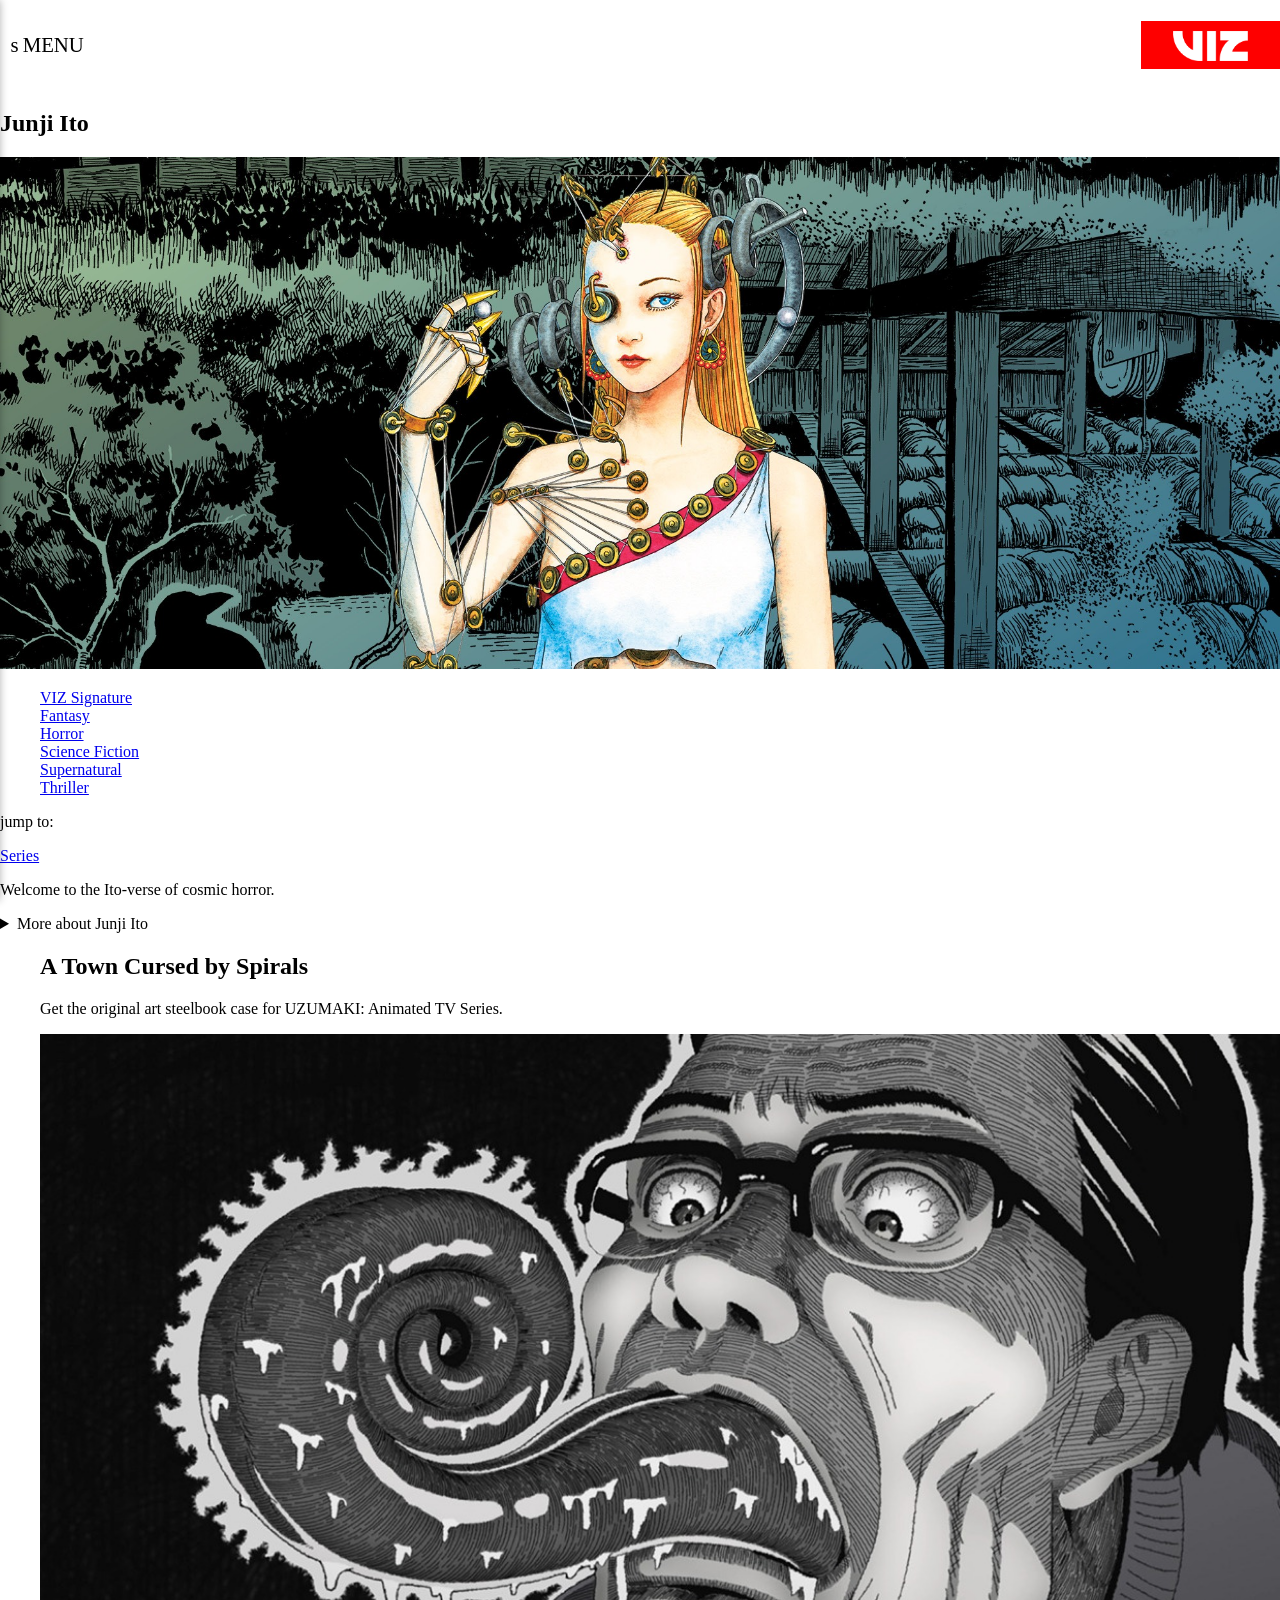
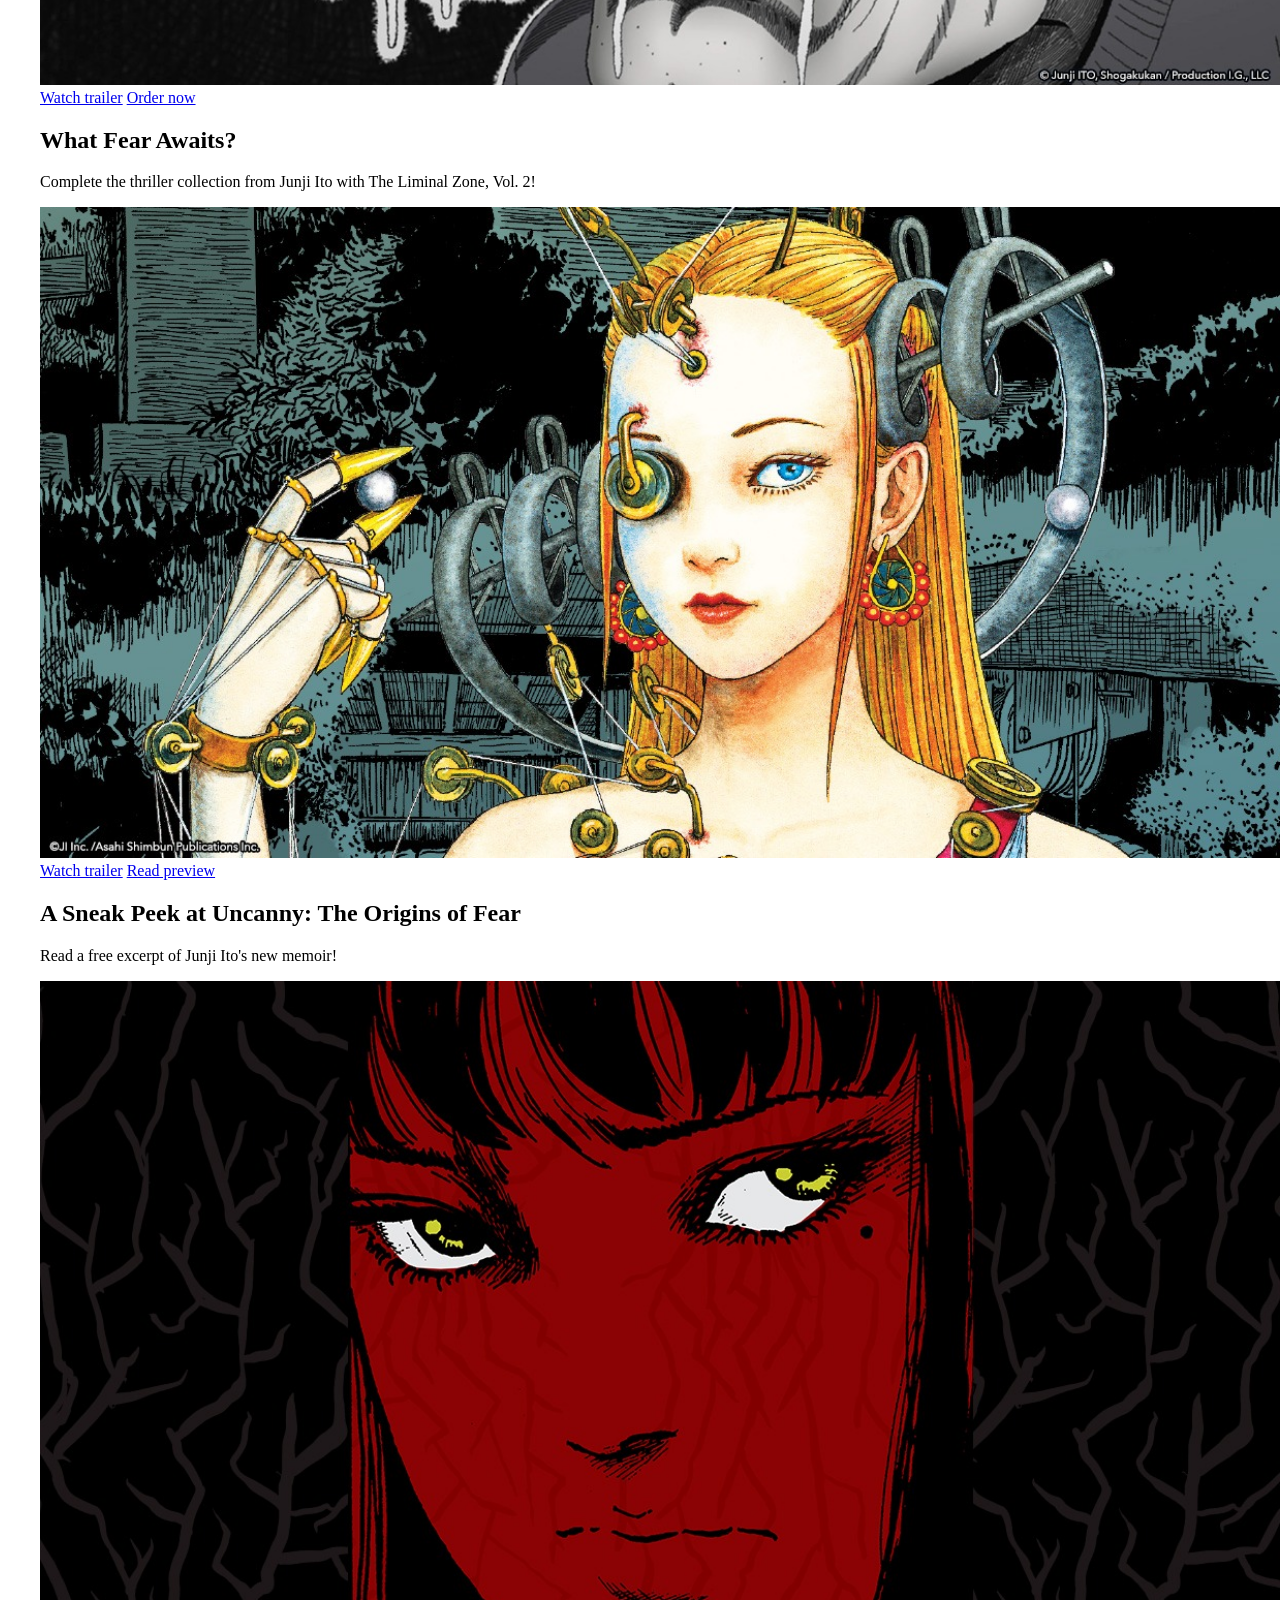
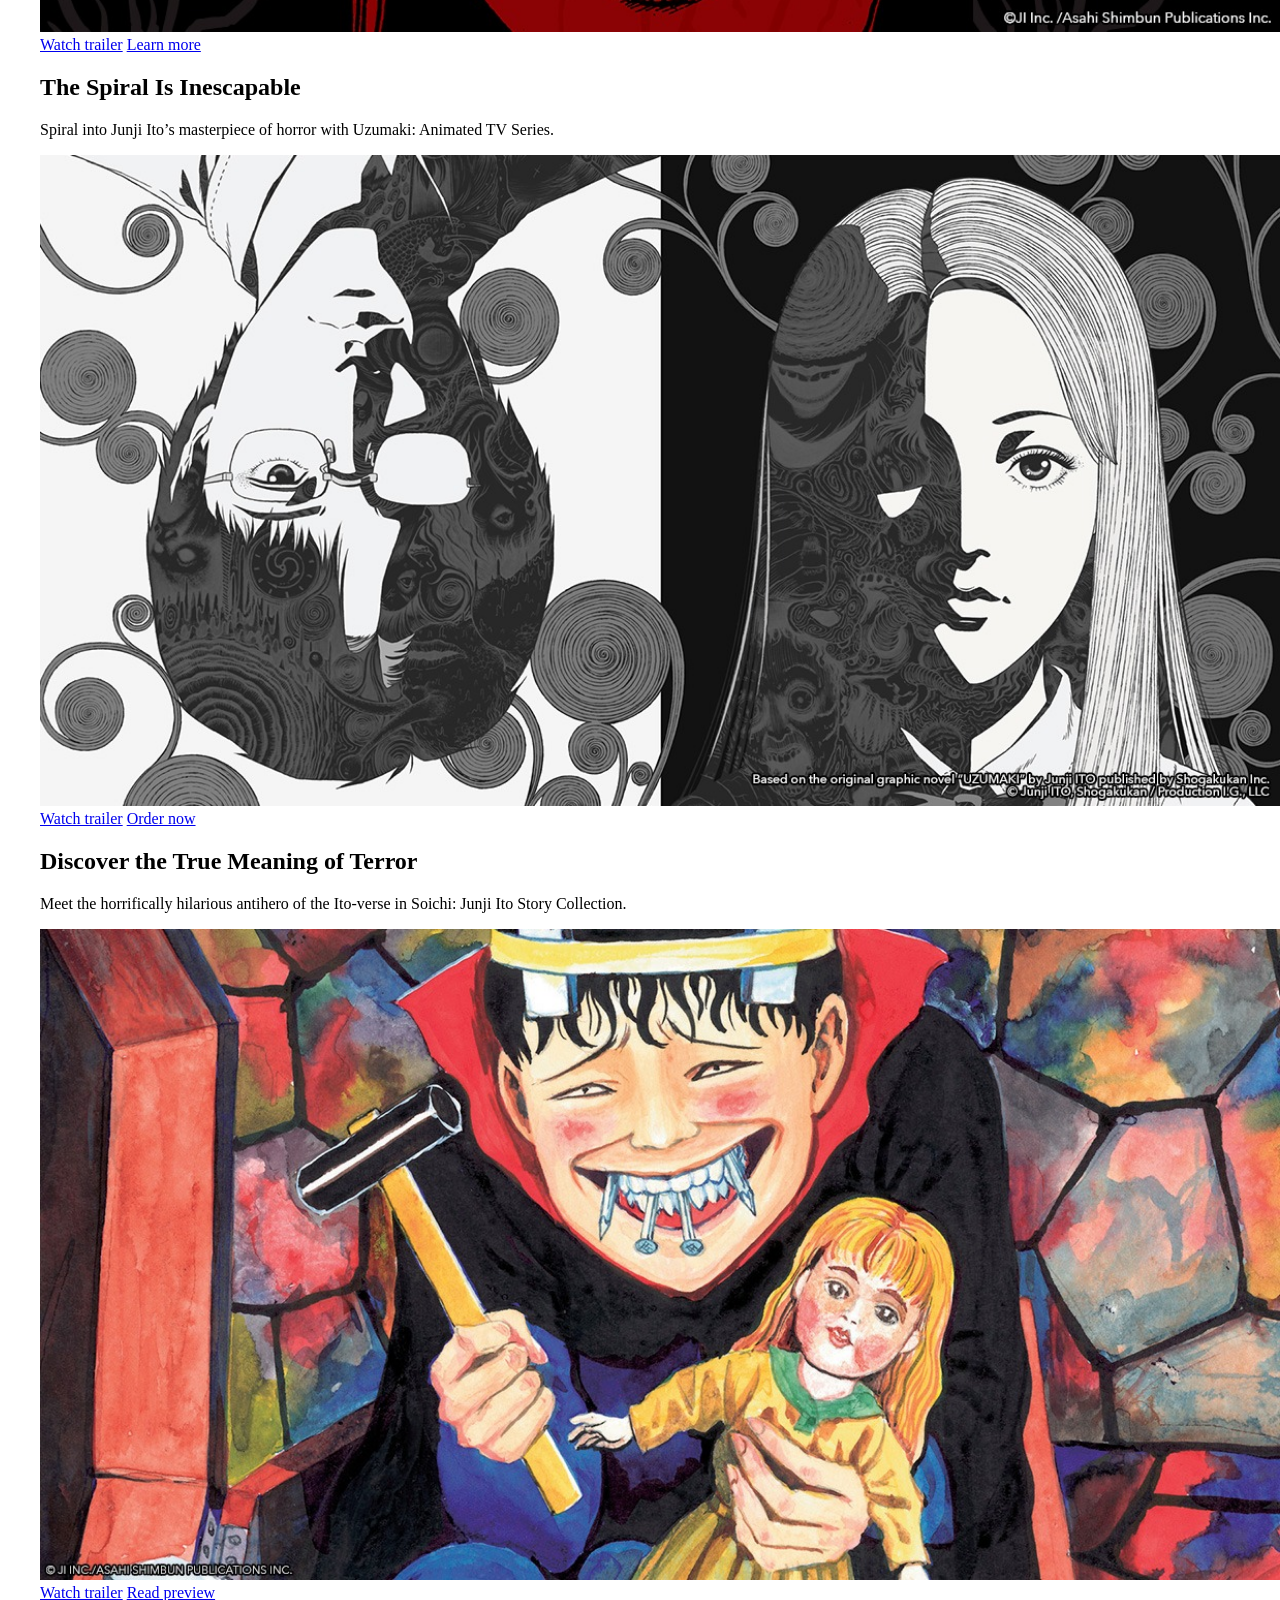
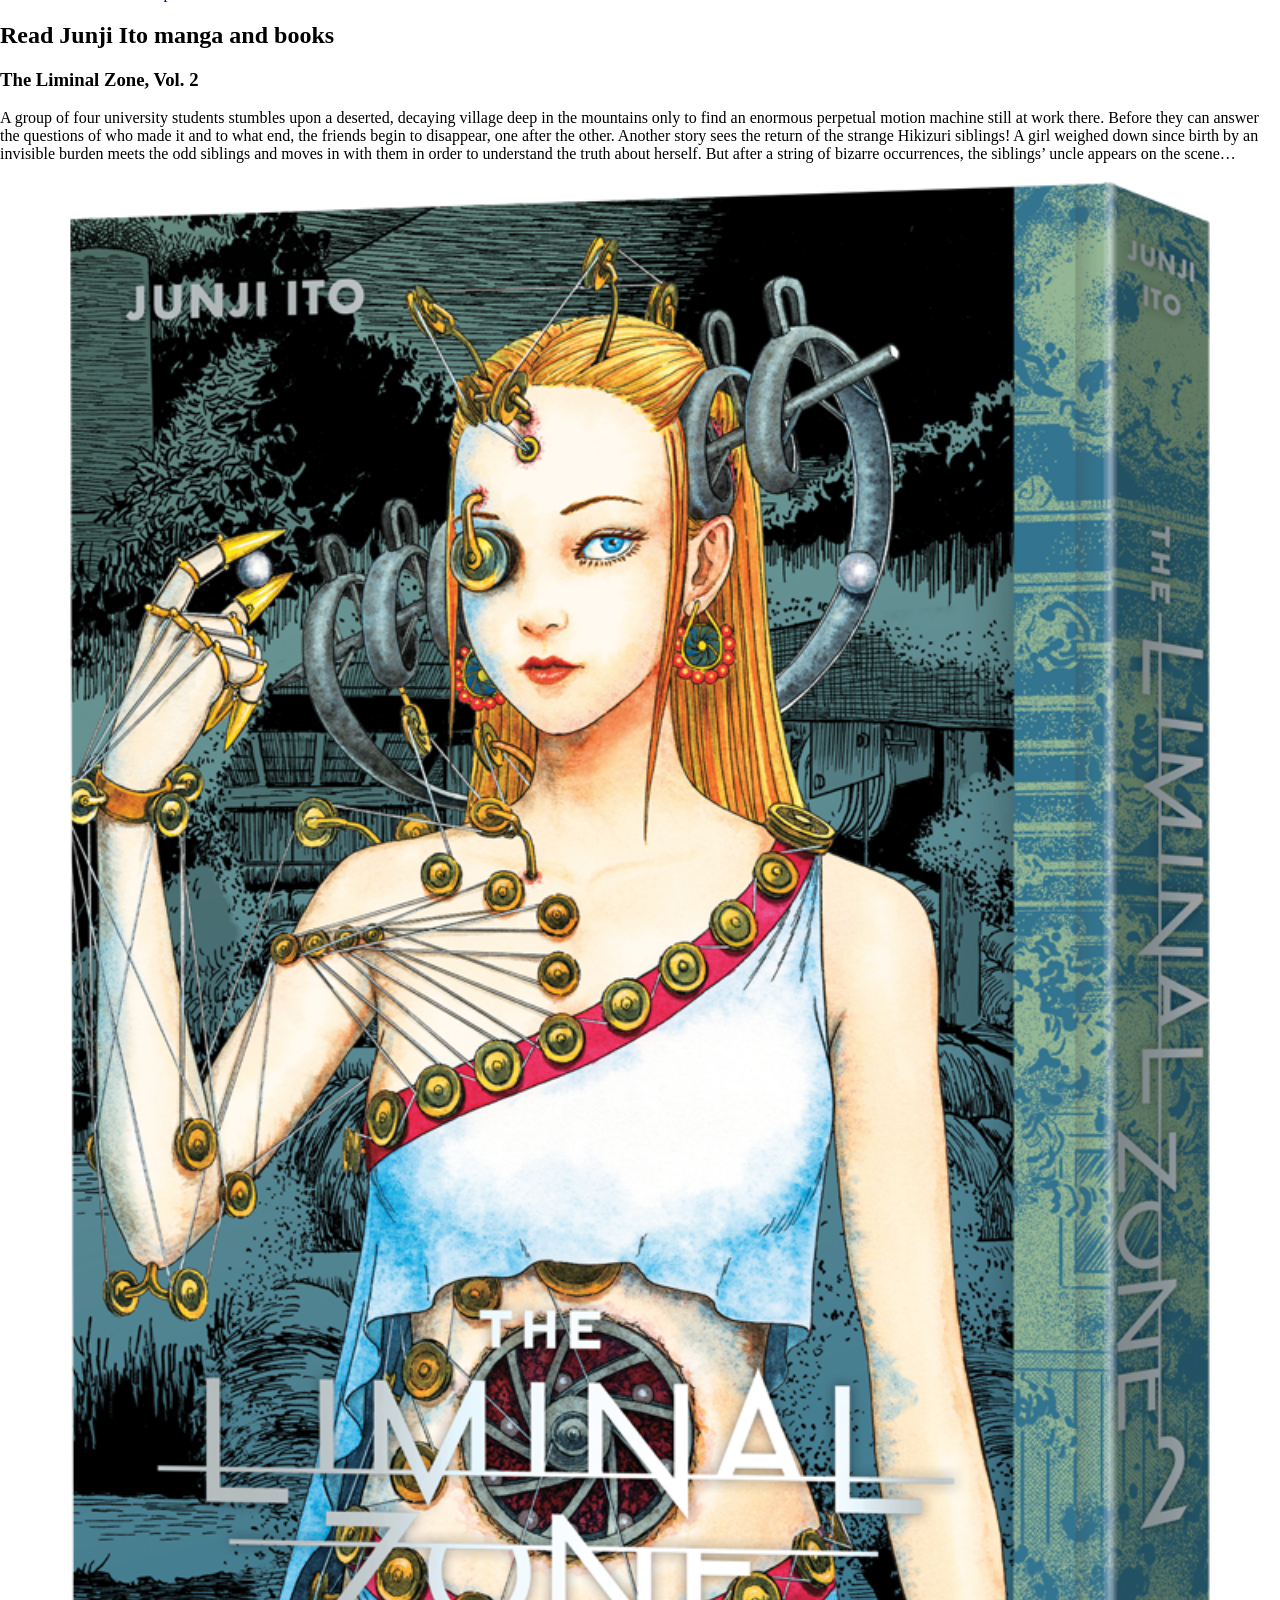
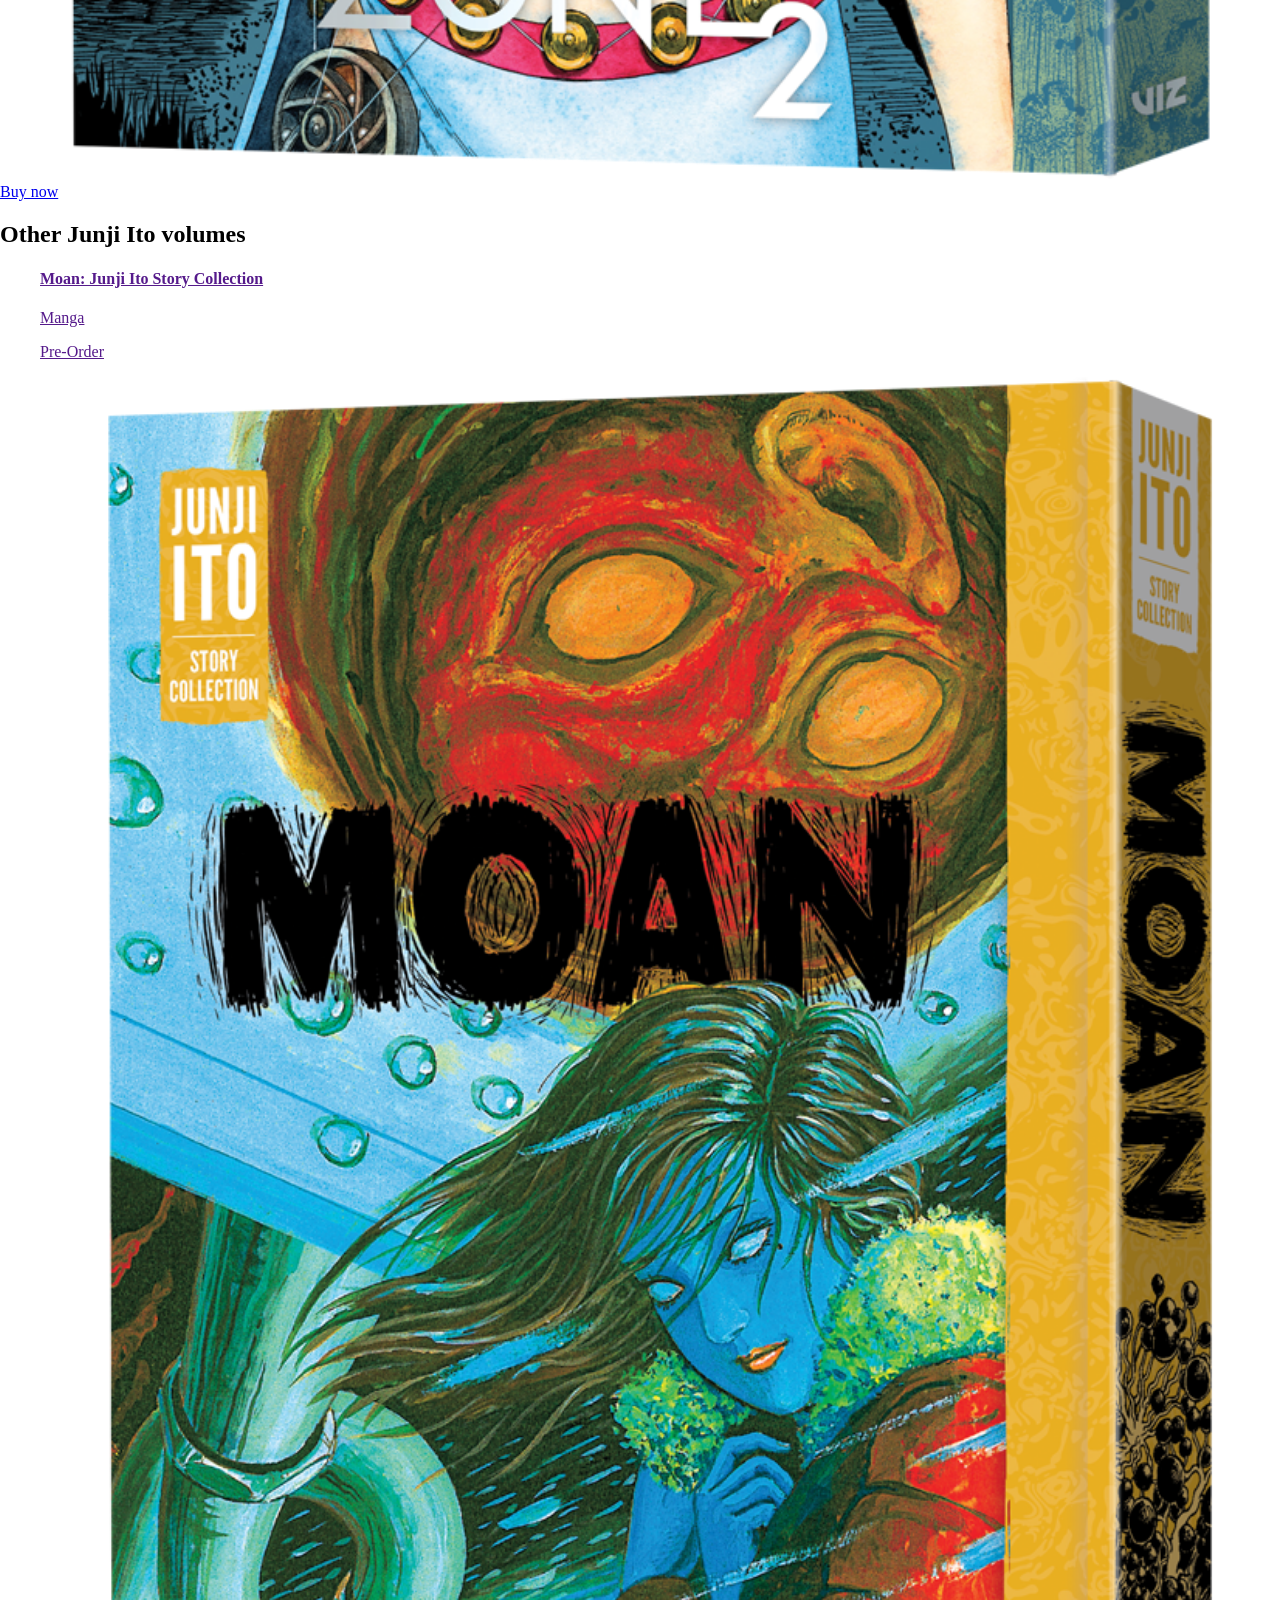
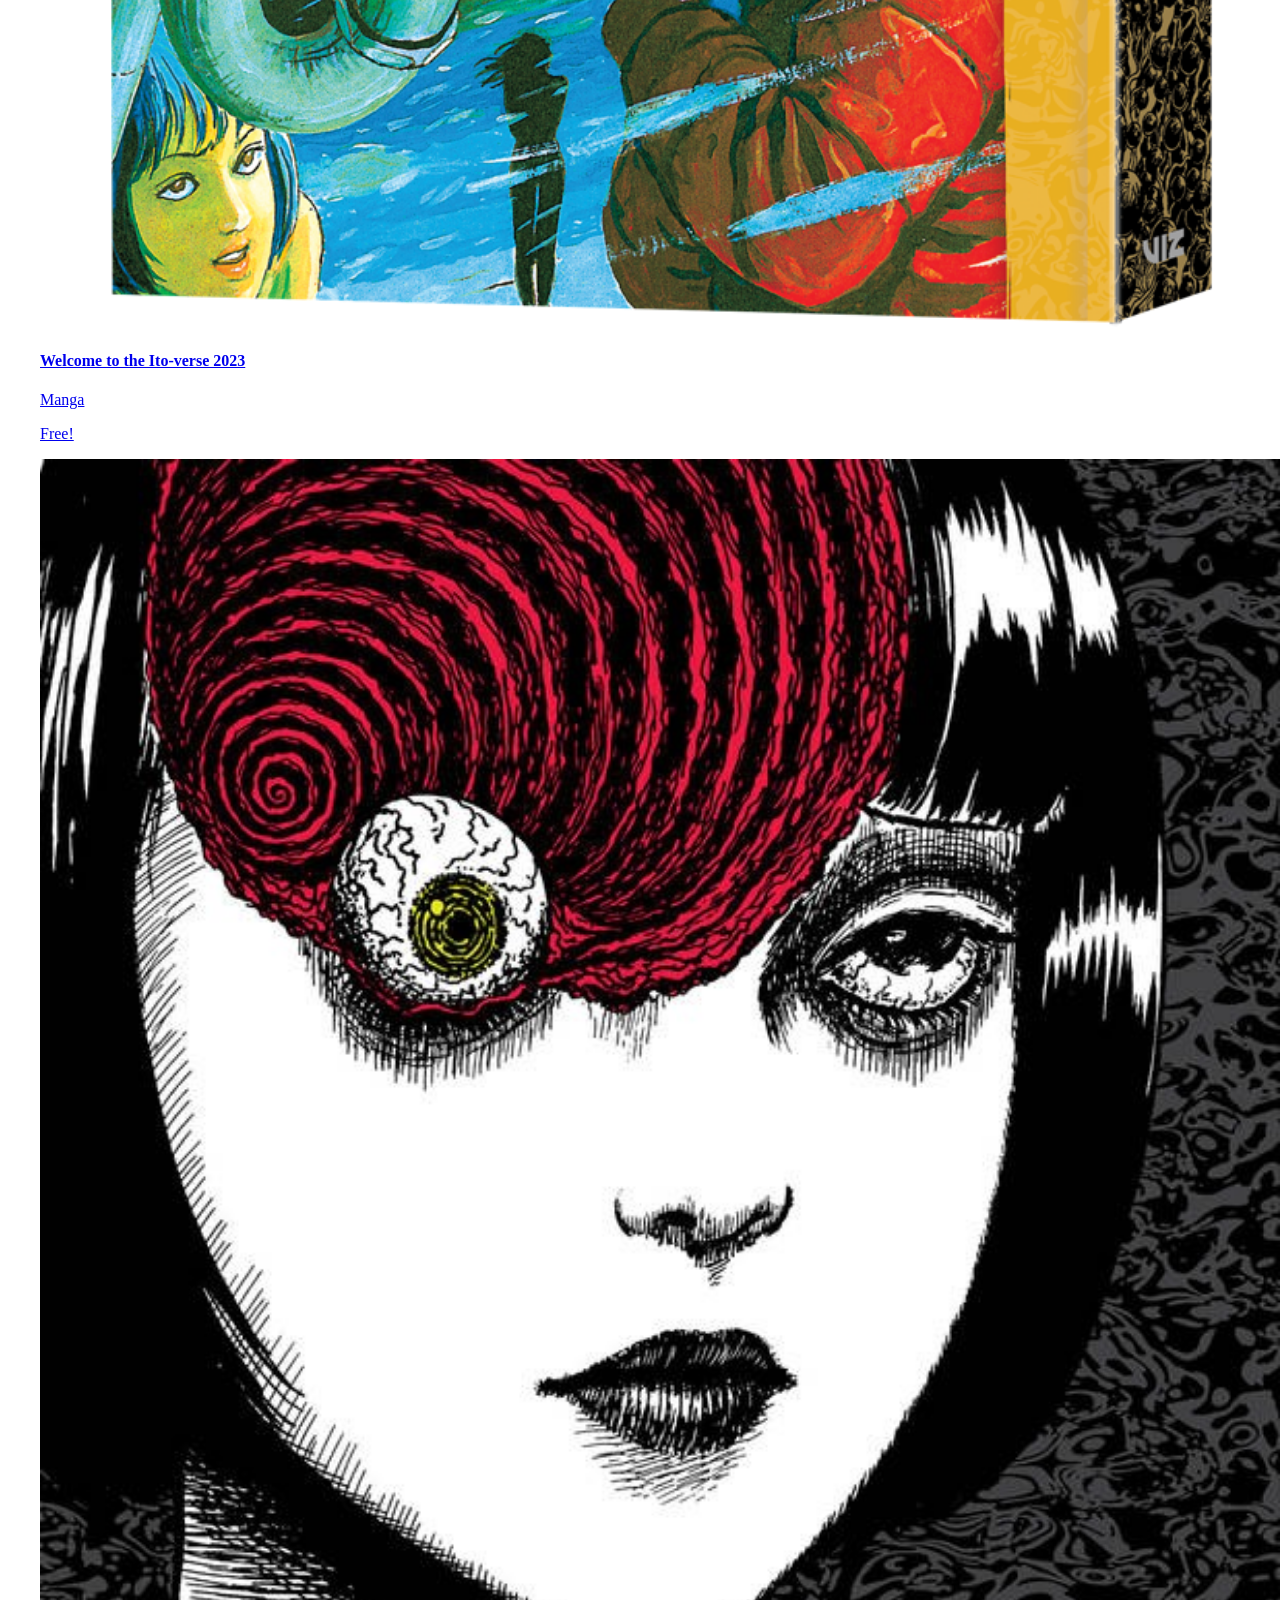
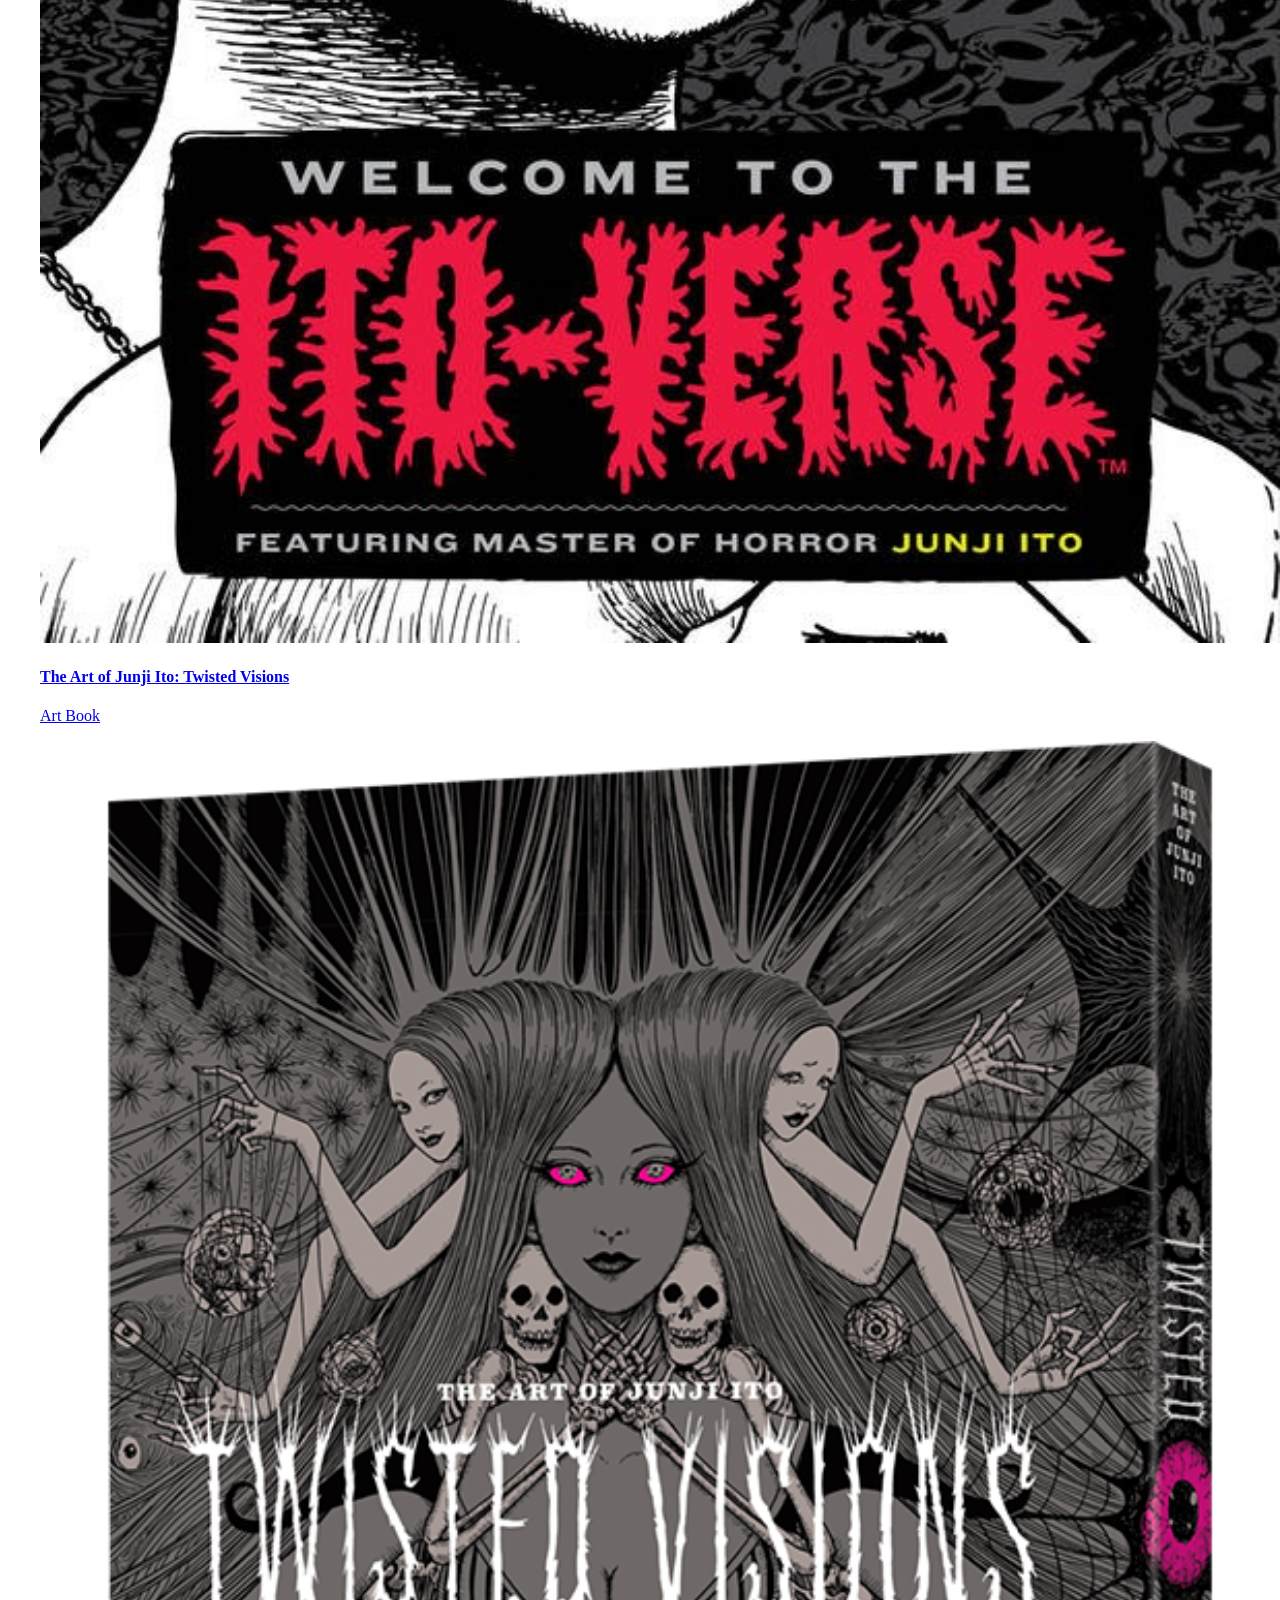
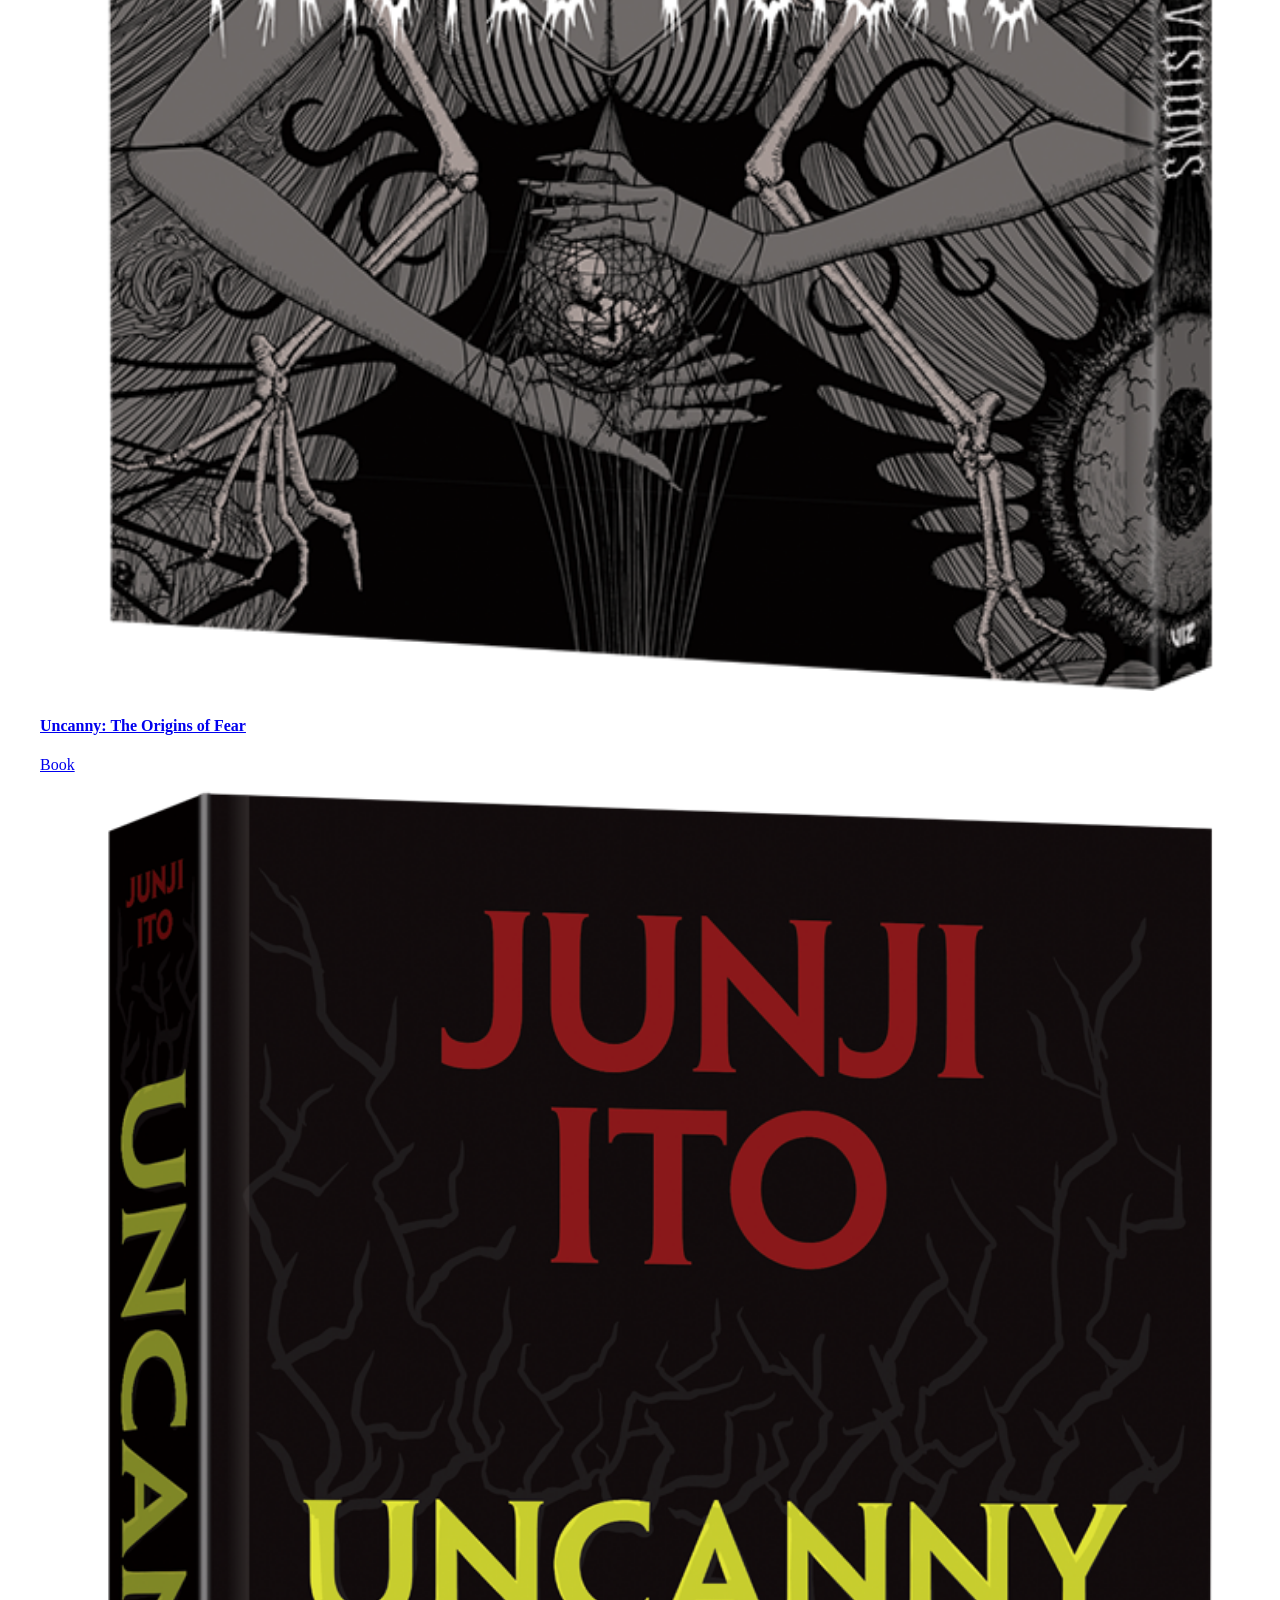
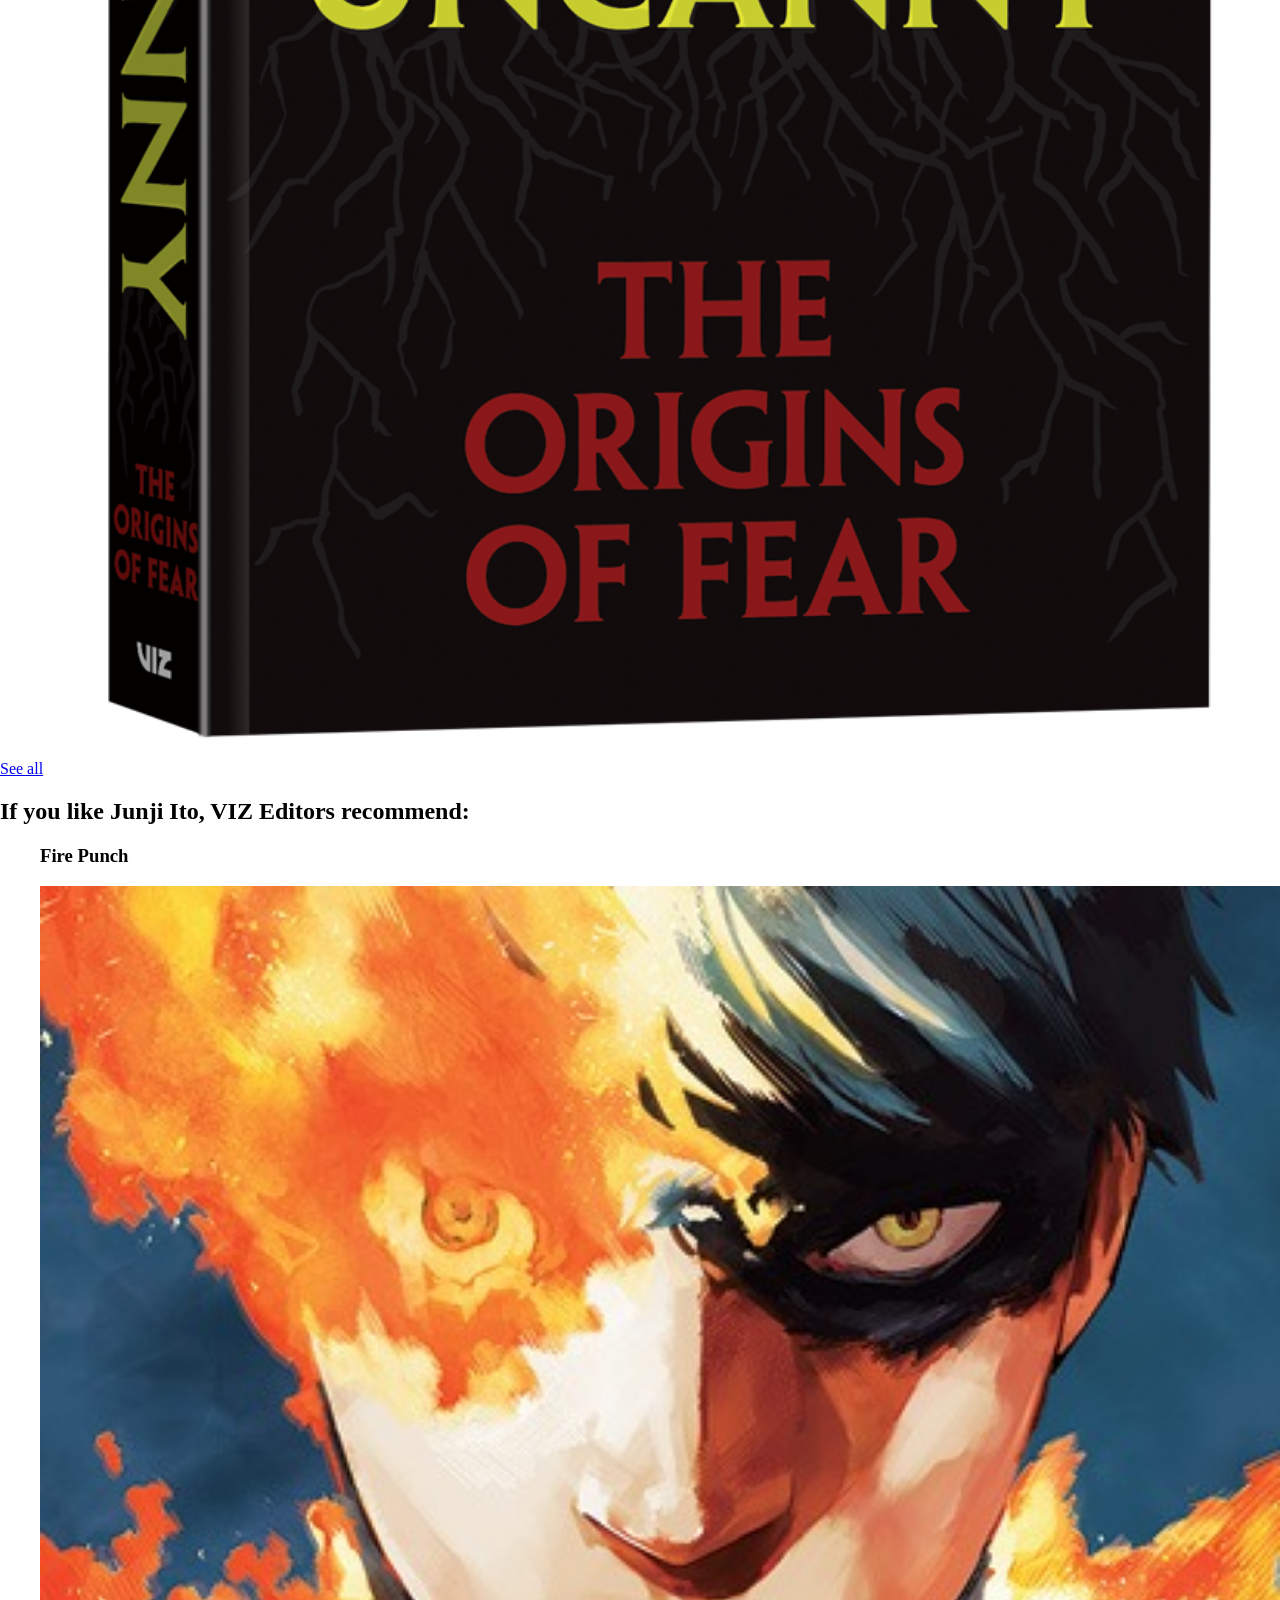
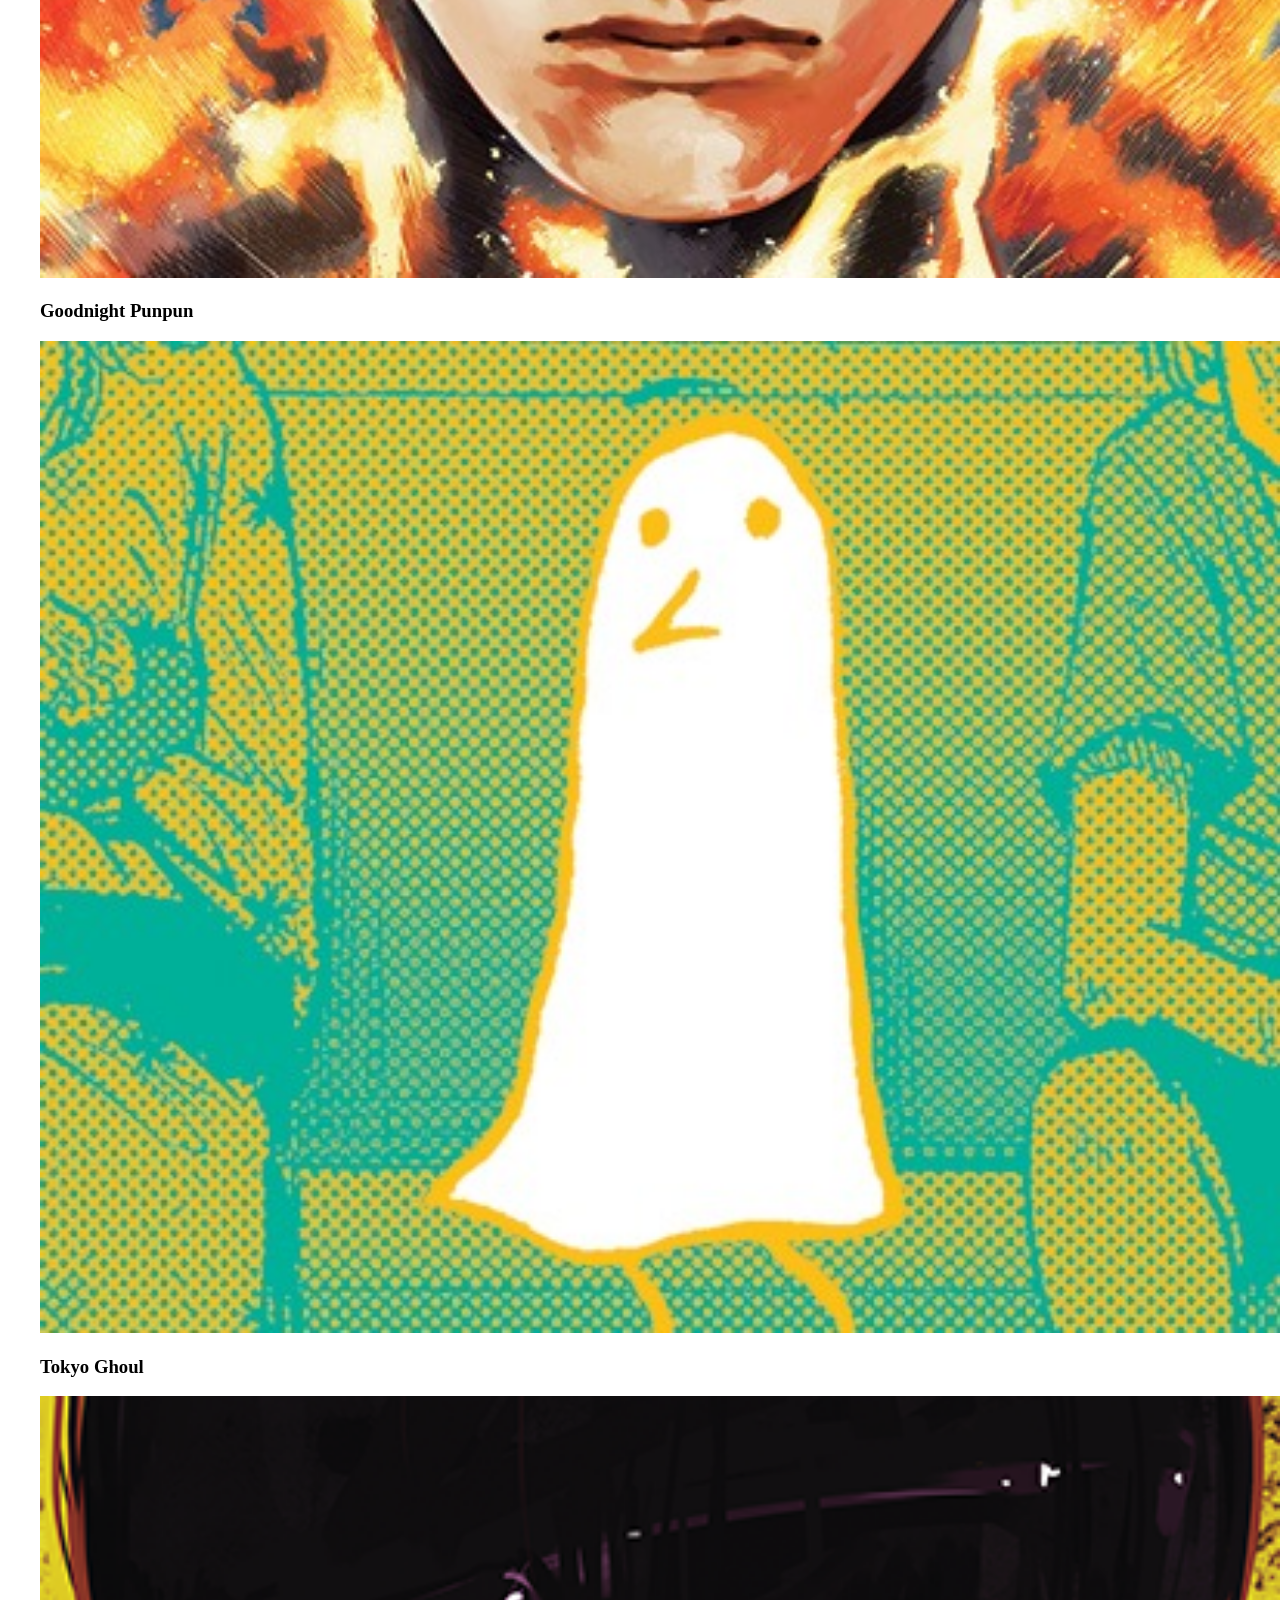
==== index.html @ ebcd04da "Add files via upload" ====
<!DOCTYPE html>
<html lang="en">
  <head>
    <meta charset="UTF-8" />
    <meta name="author" content="Safae" />
    <meta name="viewport" content="width=device-width, initial-scale=1" />

    <title>VIZ | The Official Website for Junji Ito</title>

    <link href="styles/style.css" rel="stylesheet" />
    <link rel="icon" type="image/svg+xml" href="images/favicon.png" />
  </head>

  <body>
    <header>
      <a href="#">
        <h1><img src="images/viz-logo-white.png" alt="Viz"
          /></h1>
        </a>
	  <button> s <p>Menu</p></button>

	  <nav>
		<button>v</button>
		<ul>
			<li><details><summary>Manga & Books</summary></details></li>
			<li>Anime</li>
			<li>Calender</li>
			<li>More</li>
		</ul>
		<input type="search">
		<ul class="tweedenav">
			<li>Manga & Anime Favorites</li>
			<li><a href="#">Naruto</a></li>
			<li><a href="#">Pokémon</a></li>
			<li><a href="#">Ito-verse</a></li>
			<li><a href="#">Bleach</a></li>
			<li><a href="#">Jujutsu Kaisen</a></li>
			<li><a href="#">One-Punch Man</a></li>
			<li><a href="#">Read Free Manga!</a></li>
		</ul>
	  </nav>
    </header>

    <main>
      <section>
        <h2>Junji Ito</h2>
		<img
        src="images/Header-image.jpg"
        alt="an illustration of a woman covered with wires and gold criles from the manga cover of The Liminal Zone vol 2"
      />
        <ul>
          <li>
            <a href="#">VIZ Signature</a>
          </li>
          <li>
            <a href="#">Fantasy</a>
          </li>
          <li>
            <a href="#">Horror</a>
          </li>
          <li>
            <a href="#">Science Fiction</a>
          </li>
          <li>
            <a href="#">Supernatural</a>
          </li>
          <li>
            <a href="#">Thriller</a>
          </li>
        </ul>
        <p>jump to:</p>
        <a href="#">Series</a>
        <p>Welcome to the Ito-verse of cosmic horror.</p>
        <details>
          <summary>More about Junji Ito</summary>
          <p>
            Junji Ito seamlessly weaves the unknowable into cosmic horrors that
            exceed the boundaries of manga. His works subvert the genre by
            bending, twisting, and blending it far beyond the familiar,
            resulting in the greatest chilling, thrilling, and grotesquely
            horrific storytelling of our time. Welcome to the Ito-verse.
          </p>
          <p>
            Four-time Eisner Award-winning creator
            <a href="#">Junji Ito</a> made his professional manga debut in 1987,
            and since then has gone on to be recognized as one of the greatest
            contemporary artists working in the horror genre. His titles include
            Tomie and Uzumaki, which have been adapted into live-action films;
            Gyo, which was adapted into an animated film; and his books Black
            Paradox, Deserter, Fragments of Horror, Frankenstein, Lovesickness,
            No Longer Human, Remina, Sensor, Shiver, Smashed, The Liminal Zone,
            and Venus in the Blind Spot, all of which are available from VIZ
            Media.
          </p>
        </details>
      </section>
      <section>
        <ul>
          <li>
            <h2>A Town Cursed by Spirals</h2>
            <p>
              Get the original art steelbook case for UZUMAKI: Animated TV
              Series.
            </p>
            <img
              src="images/carousel-image-uzumaki.jpg"
              alt="an illustration of a man sticking his tongue out in a perfect spiral"
            />
            <a href="#">Watch trailer</a>
            <a href="#">Order now</a>
          </li>
          <li>
            <h2>What Fear Awaits?</h2>
            <p>
              Complete the thriller collection from Junji Ito with The Liminal
              Zone, Vol. 2!
            </p>
            <img
              src="images/carousel-image-TheLiminalZone.jpg"
              alt="an illustration of a woman covered with wires and gold criles from the manga cover of The Liminal Zone vol 2"
            />
            <a href="#">Watch trailer</a>
            <a href="#">Read preview</a>
          </li>
          <li>
            <h2>A Sneak Peek at Uncanny: The Origins of Fear</h2>
            <p>Read a free excerpt of Junji Ito's new memoir!</p>
            <img
              src="images/carousel-image-tomie.jpg"
              alt="an illustration of a woman colored in red looking troubled into the camera"
            />
            <a href="#">Watch trailer</a>
            <a href="#">Learn more</a>
          </li>
          <li>
            <h2>The Spiral Is Inescapable</h2>
            <p>
              Spiral into Junji Ito’s masterpiece of horror with Uzumaki:
              Animated TV Series.
            </p>
            <img
              src="images/carousel-image-uzumaki2.jpg"
              alt="an illustration where on one side a man is upside down and on the other side a woman, with spirals of different sizes behind them"
            />
            <a href="#">Watch trailer</a>
            <a href="#">Order now</a>
          </li>
          <li>
            <h2>Discover the True Meaning of Terror</h2>
            <p>
              Meet the horrifically hilarious antihero of the Ito-verse in
              Soichi: Junji Ito Story Collection.
            </p>
            <img
              src="images/carousel-image-soichi.jpg"
              alt="an illustration of a boy grinning with nails between his teeth, holding a doll in his right hand and a hammer in his left hand"
            />
            <a href="#">Watch trailer</a>
            <a href="#">Read preview</a>
          </li>
        </ul>
      </section>
      <section>
        <h2>Read Junji Ito manga and books</h2>
        <h3>The Liminal Zone, Vol. 2</h3>
        <p>
          A group of four university students stumbles upon a deserted, decaying
          village deep in the mountains only to find an enormous perpetual
          motion machine still at work there. Before they can answer the
          questions of who made it and to what end, the friends begin to
          disappear, one after the other. Another story sees the return of the
          strange Hikizuri siblings! A girl weighed down since birth by an
          invisible burden meets the odd siblings and moves in with them in
          order to understand the truth about herself. But after a string of
          bizarre occurrences, the siblings’ uncle appears on the scene…
        </p>
        <img
          src="images/mangacover-image-theliminalzonevol2.png"
          alt="a manga cover of an illustrated woman covered with wires and gold criles"
        />
        <a href="#">Buy now</a>

        <h2>Other Junji Ito volumes</h4>
        <ul>
          <li>
            <a href="">
              <h4>Moan: Junji Ito Story Collection</h4>
              <p>Manga</p>
              <p>Pre-Order</p>
              <img
                src="images/mangacover-image-moan.png"
                alt="a manga cover of an illustrated woman with no eyes standig in the right corner clutching her winter coat tighly as she is surrounded by snow falling down, above her a red/ornage ball coming out of a shower head"
              />
            </a>
          </li>
          <li>
            <a href="#">
              <h4>Welcome to the Ito-verse 2023</h4>
              <p>Manga</p>
              <p>Free!</p>
              <img
                src="images/mangacover-image-ito-verse.jpg"
                alt="a manga cover of an illustrated headshot of a woman looking worried as her left side of her head is cut into a spiral"
              />
            </a>
          </li>
          <li>
            <a href="#">
              <h4>The Art of Junji Ito: Twisted Visions</h4>
              <p>Art Book</p>
              <img
                src="images/mangacover-image-twistedvisions.png"
                alt="a manga cover of an illustrated lady standig and holding an orb as two women holding webs come out of her head"
              />
            </a>
          </li>
          <li>
            <a href="#">
              <h4>Uncanny: The Origins of Fear</h4>
              <p>Book</p>
              <img
                src="images/mangacover-image-uncanny.png"
                alt="a manga cover of roots coming out of the title"
              />
            </a>
          </li>
        </ul>
        <a href="#">See all</a>
      </section>
      <section>
        <h2>If you like Junji Ito, VIZ Editors recommend:</h2>
        <ul>
          <li>
            <h3>Fire Punch</h3>
            <img
              src="images/image-firepunch.jpg"
              alt="an illustration of a man menacingly looking forward with the leftside of his face and body covered in fire"
            />
          </li>
          <li>
            <h3>Goodnight Punpun</h3>
            <img
              src="images/image-goodnightpunpun.jpg"
              alt="an illustration of a ghost like figure sitting on a bench with people sitting next to him"
            />
          </li>
          <li>
            <h3>Tokyo Ghoul</h3>
            <img
              src="images/image-tokyoghoul.png"
              alt="an illustration of a boy with his face covered by a mask except his right eye"
            />
          </li>
          <li>
            <h3>The Drifting Classroom</h3>
            <img
              src="images/image-thedriftingclassroom.jpg"
              alt="an illustration of a boy on the right side looking shocked as he looks to his left at a school building"
            />
          </li>
          <li>
            <img
              src="images/background-image.jpg"
              alt="A collage of black and white manga pages"
            />
          </li>
        </ul>
      </section>
    </main>

    <footer>
		<section>
			<h2>Get the latest manga & anime news!</h2>
			<p>You’ll never miss a beat when you subscribe to our newsletter.</p>
			<input type="email" placeholder="Enter your email address">
			<button>
				Sign Up
			</button>
		</section>
		<section>
			<img src="images/viz-logo-white.png" alt="the viz logo that reads viz">
			<ul>
				<li>
					<a href="#">About VIZ</a>
				</li>
				<li>
					<a href="#">Contact VIZ</a>
				</li>
				<li>
					<a href="#">FAQ</a>
				</li>
				<li>
					<a href="#">Ratings</a>
				</li>
				<li>
					<a href="#">Copyrights</a>
				</li>
				<li>
					<a href="#">Jobs</a>
				</li>
				<li>
					<a href="#">X (formerly Twitter)</a>
				</li>
				<li>
					<a href="#">Facebook</a>
				</li>
			</ul>
			<ul>
				<li>
					<a href="#">Terms of Use</a>
				</li>
				<li>
					<a href="#">Privacy Policy</a>
				</li>
				<li>
					<a href="#">California Privacy Notices</a>
				</li>
				<li>
					<a href="#">Do Not Sell Or Share My Information</a>
				</li>
				<li>
					<a href="#">Accessibility</a>
				</li>
			</ul>
		</section>
	</footer>

    <script defer src="scripts/script.js"></script>
  </body>
</html>
---- styles/style.css ----
/**************/
/* CSS REMEDY */
/**************/
*,
*::after,
*::before {
  box-sizing: border-box;
}

/*********************/
/* CUSTOM PROPERTIES */
/*********************/
:root {
  /* startje */
  --color-text: #111;
  --color-background: #eee;
  --color-header: white;
  --color-menu: #2e2e2e;
  --color-button: #fe0000;
}

@font-face {
  font-family: "Circular";
  src: url("https://assets.viz.com/assets/lineto-circular-book-f06e423ccda8779ebad80a0eae639794683f3a3bf8b49c41a44134ca51a7a6a2.woff");
}

@font-face {
  font-family: "Circular-thick";
  src: url("https://assets.viz.com/assets/lineto-circular-black-8033350c1939eb76a3734eb904b30208dcf293f74798ef38c5925fbf2352974b.woff");
}

@font-face {
  font-family: "Circular-italic";
  src: url("https://assets.viz.com/assets/lineto-circular-bookItalic-bd5af185235fd174d209a9ccba05814baee74be5b506ebefed8c367e96354134.woff");
}

@font-face {
  font-family: "Circular-icons";
  src: url("https://assets.viz.com/assets/viz-icons-29a596f5ab7aad59662e4922b856f3cadc0b599abe54cd39c12c992a5f0e3944.woff");
}

/****************/
/* JOUW STYLING */
/****************/

/* jouw code */

body {
  margin: 0;
}

header {
  background-color: var(--color-header);

  display: flex;
  justify-content: space-between;
  align-items: center;
}

header button {
  display: flex;
  flex-direction: row;
  align-items: center;
  gap: 0.2em;

  padding: 1em;

  font-family: "Circular-icons";
  font-size: 1.3em;
  padding: 0.5em;
  border: none;
  background-color: var(--color-header);
}

header > button {
  order: -10;
}

header p {
  font-family: "Circular-thick";
  text-transform: uppercase;
}

header a img {
  width: 75px;
}

h1 {
  background-color: var(--color-button);
  padding: 0.3em 1em 0em 01em;
}

nav {
  display: flex;
  flex-direction: column;
  justify-content: flex-start;

  text-decoration: none;
  background-color: var(--color-menu);
  box-shadow: 0 0 0.5em rgba(0, 0, 0, 0.3);

  position: fixed;
  top: 0;
  bottom: 0;
  right: 20%;
  left: 0;

  translate: -100%;
  transition: 0.2s;
}

nav button {
  background-color: var(--color-menu);
  color: var(--color-header);
}

nav ul {
  font-family: "Circular-thick";
  text-transform: uppercase;
  font-size: 1.5em;
  color: var(--color-header);
  text-decoration: none;
  line-height: 2em;
  padding-left: 0.5em;
}

nav input {
  margin: 1em;
  padding-top: 1.2em;
}

.tweedenav li:nth-of-type(1) {
  color: var(--color-button);
}

.tweedenav {
  font-family: "Circular";
  text-transform: capitalize;
  font-size: 1em;
  color: var(--color-header);
}

nav.toonMenu {
  translate: 0;
}

nav li a {
  text-decoration: none;
  color: var(--color-header);
}

/* @media (max-width: 72.5rem) {
  header > button {
    display: none;
  }

  nav {
    position: static;
    translate: 0;
    padding: 0;
    background: none;

    display: flex;
  }

  nav button {
    display: none;
  }

  nav ul {
    display: flex;
    gap: 1em;
  }

  nav input {
    order: 1;
  }

  nav a {
    flex-direction: column;
    border: none;
  }
} */

/* @media (min-width: 57em) {
  nav a {
    flex-direction: row;
  }
} */

ul {
  list-style: none;
}

img {
  width: 100%;
}
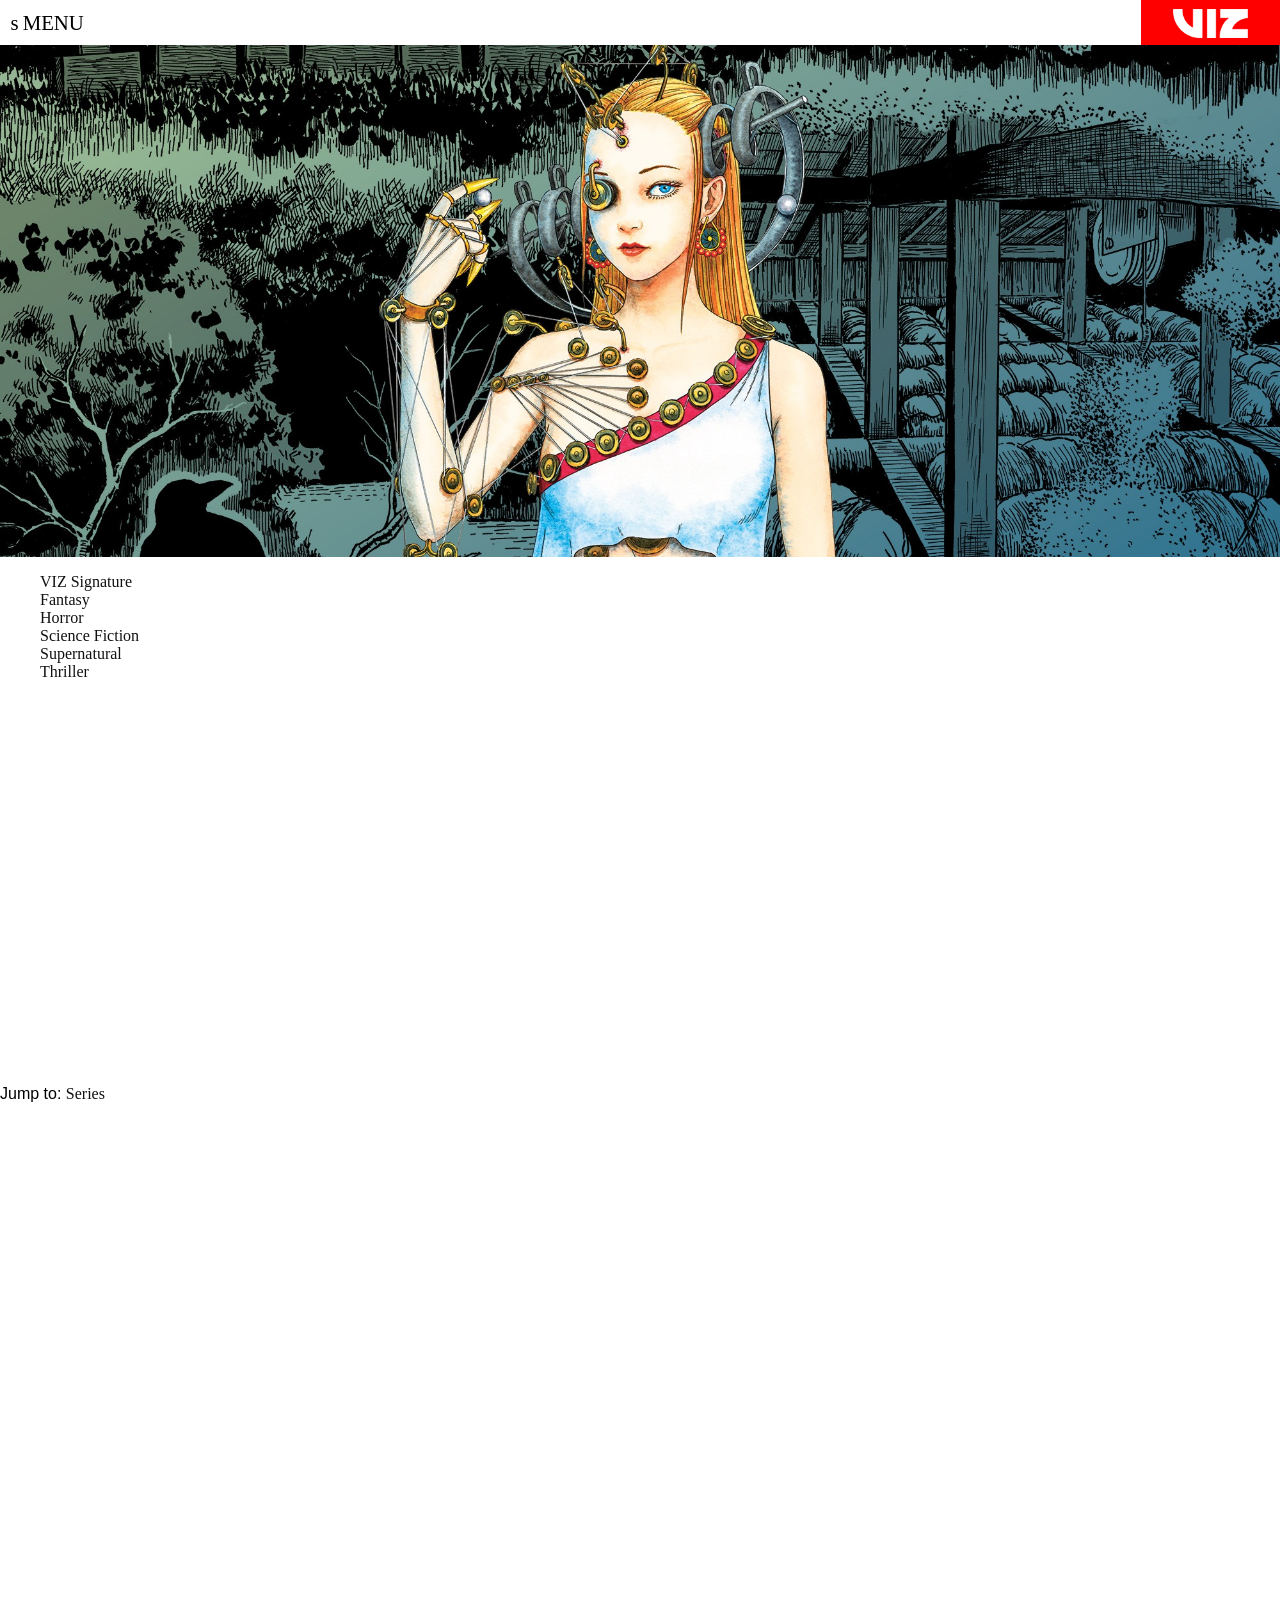
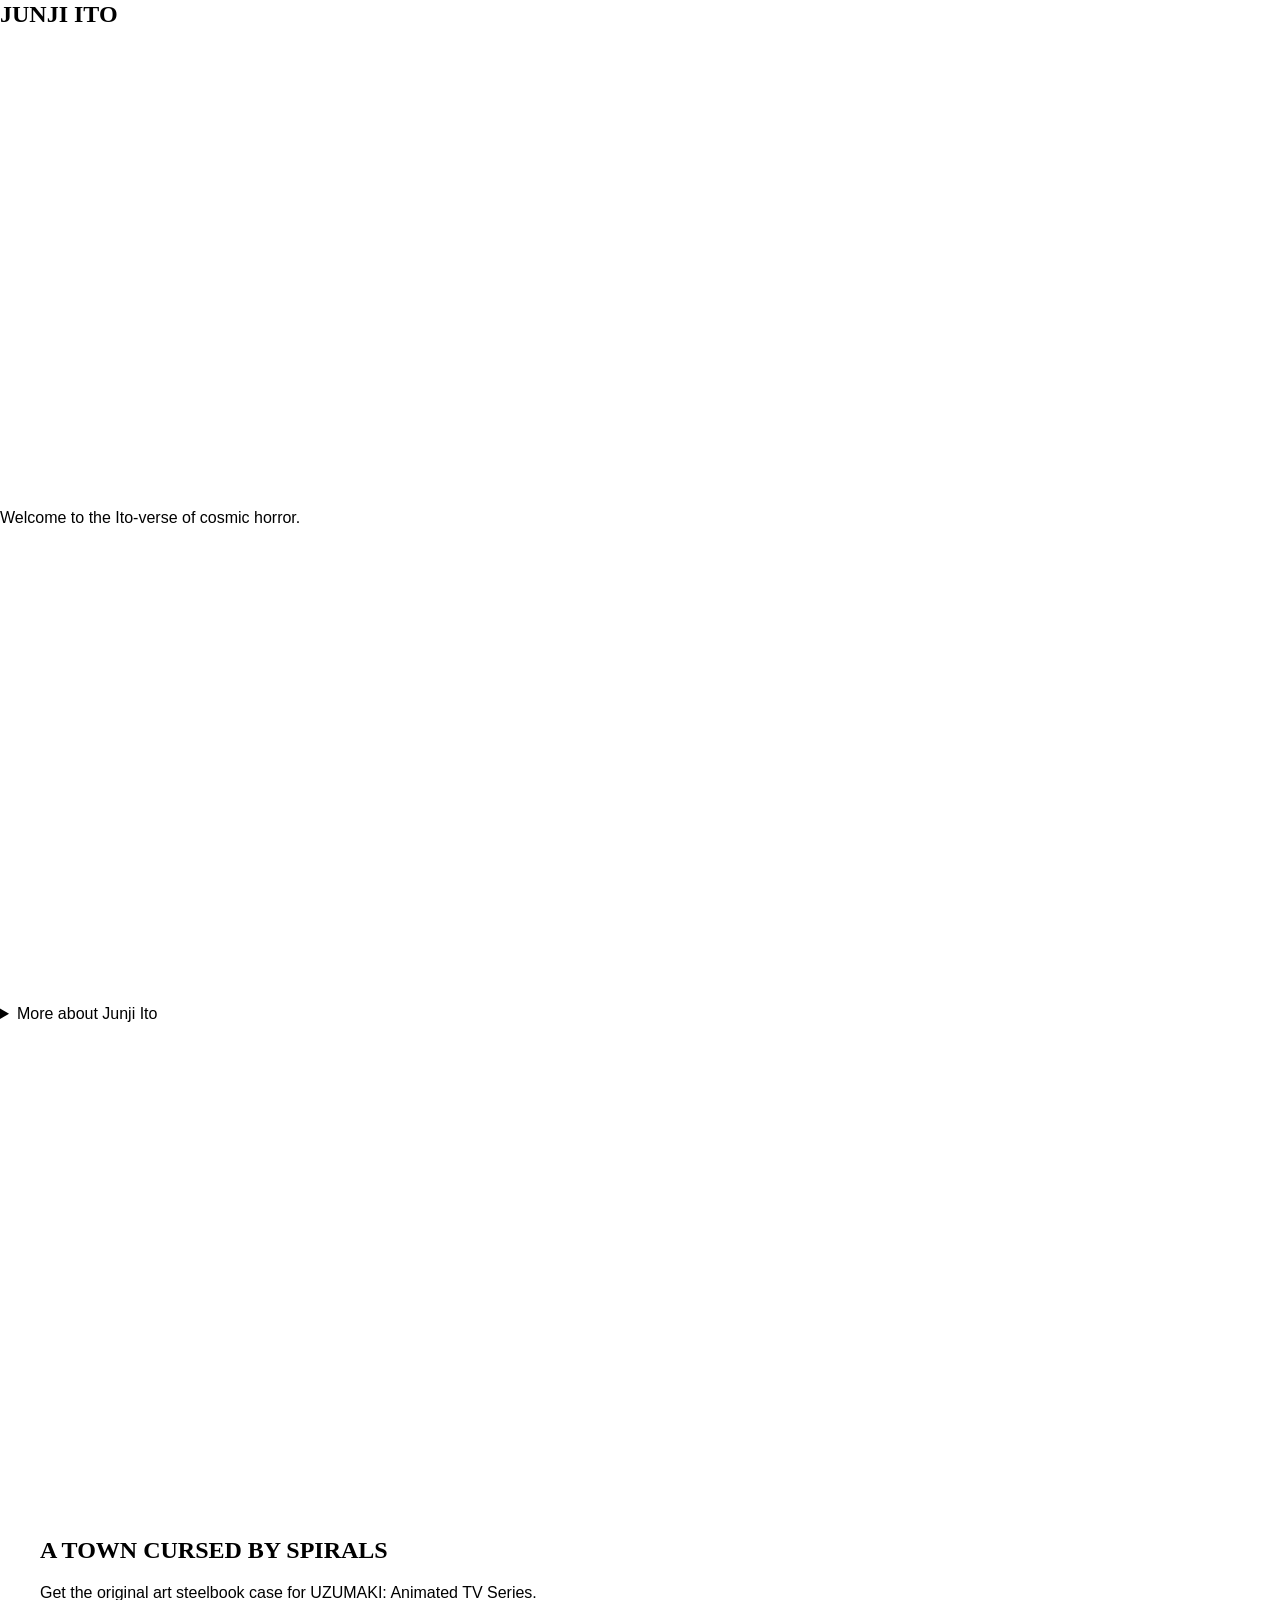
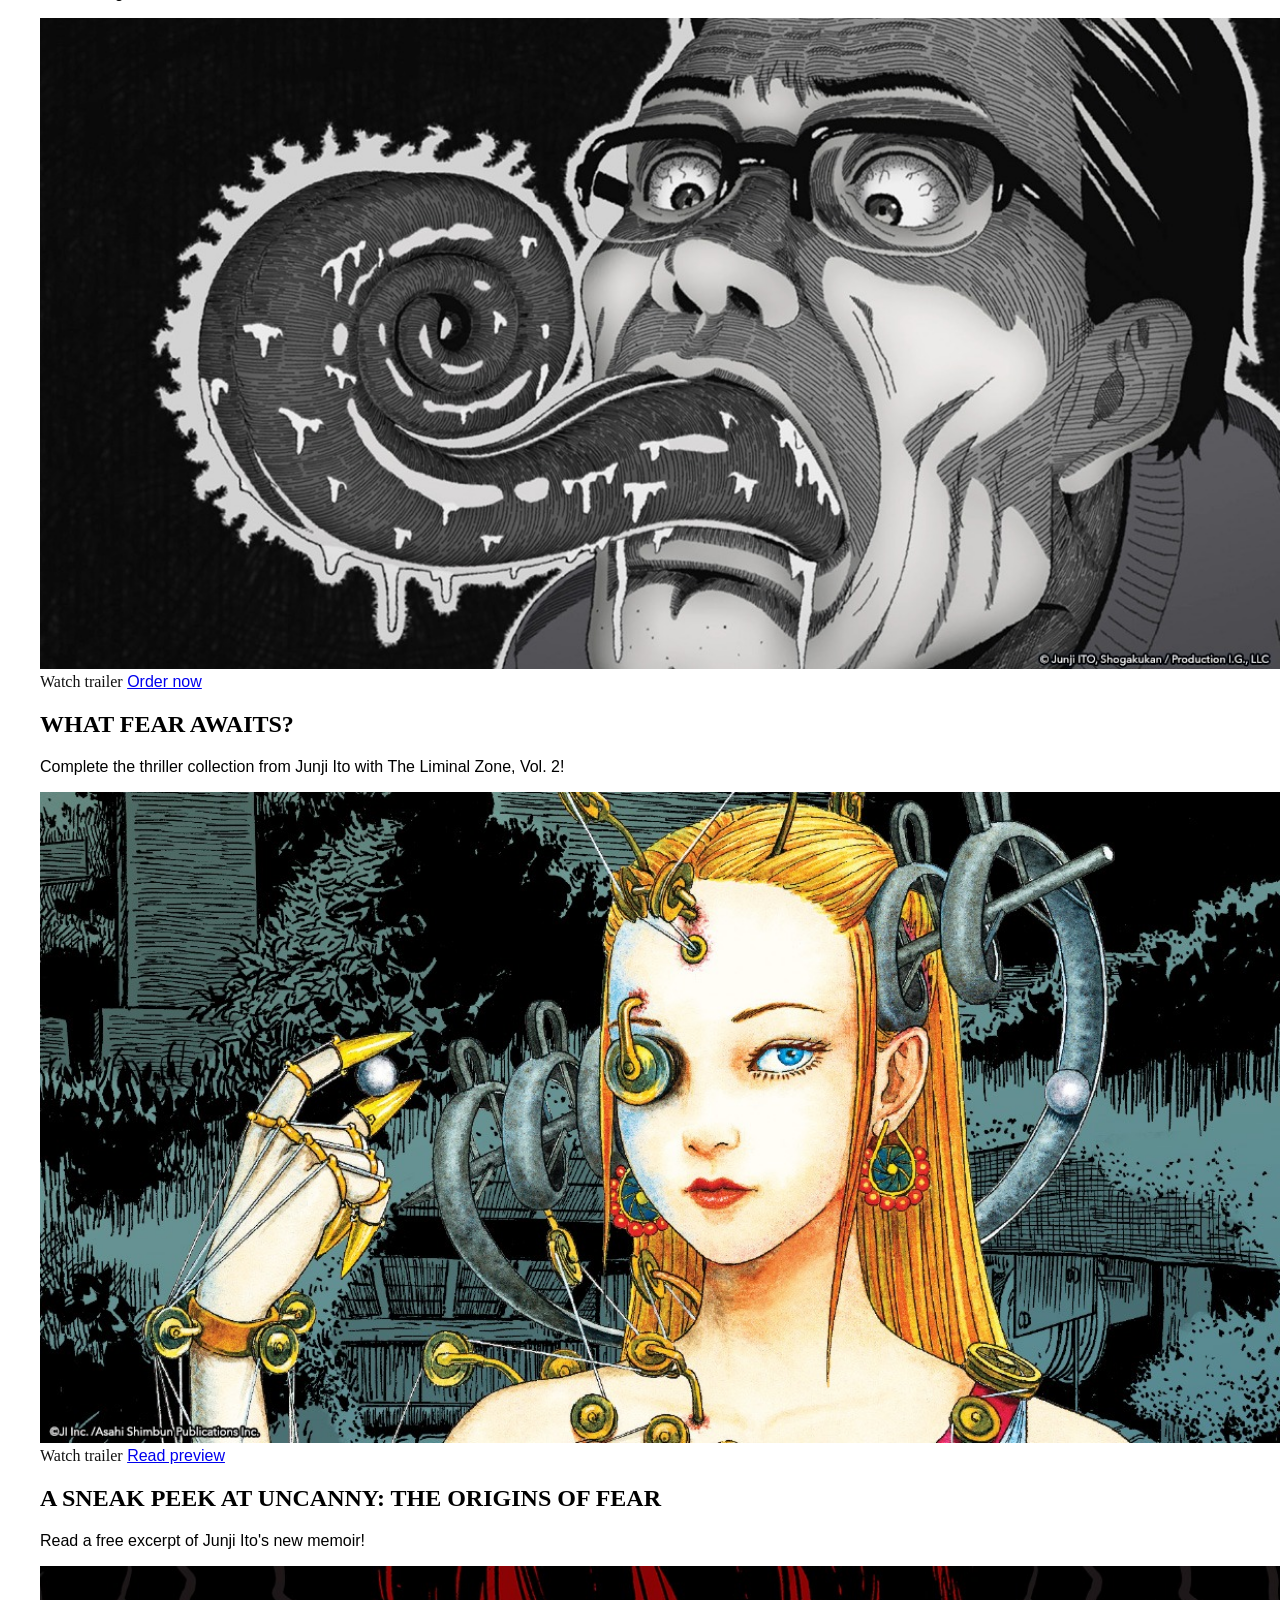
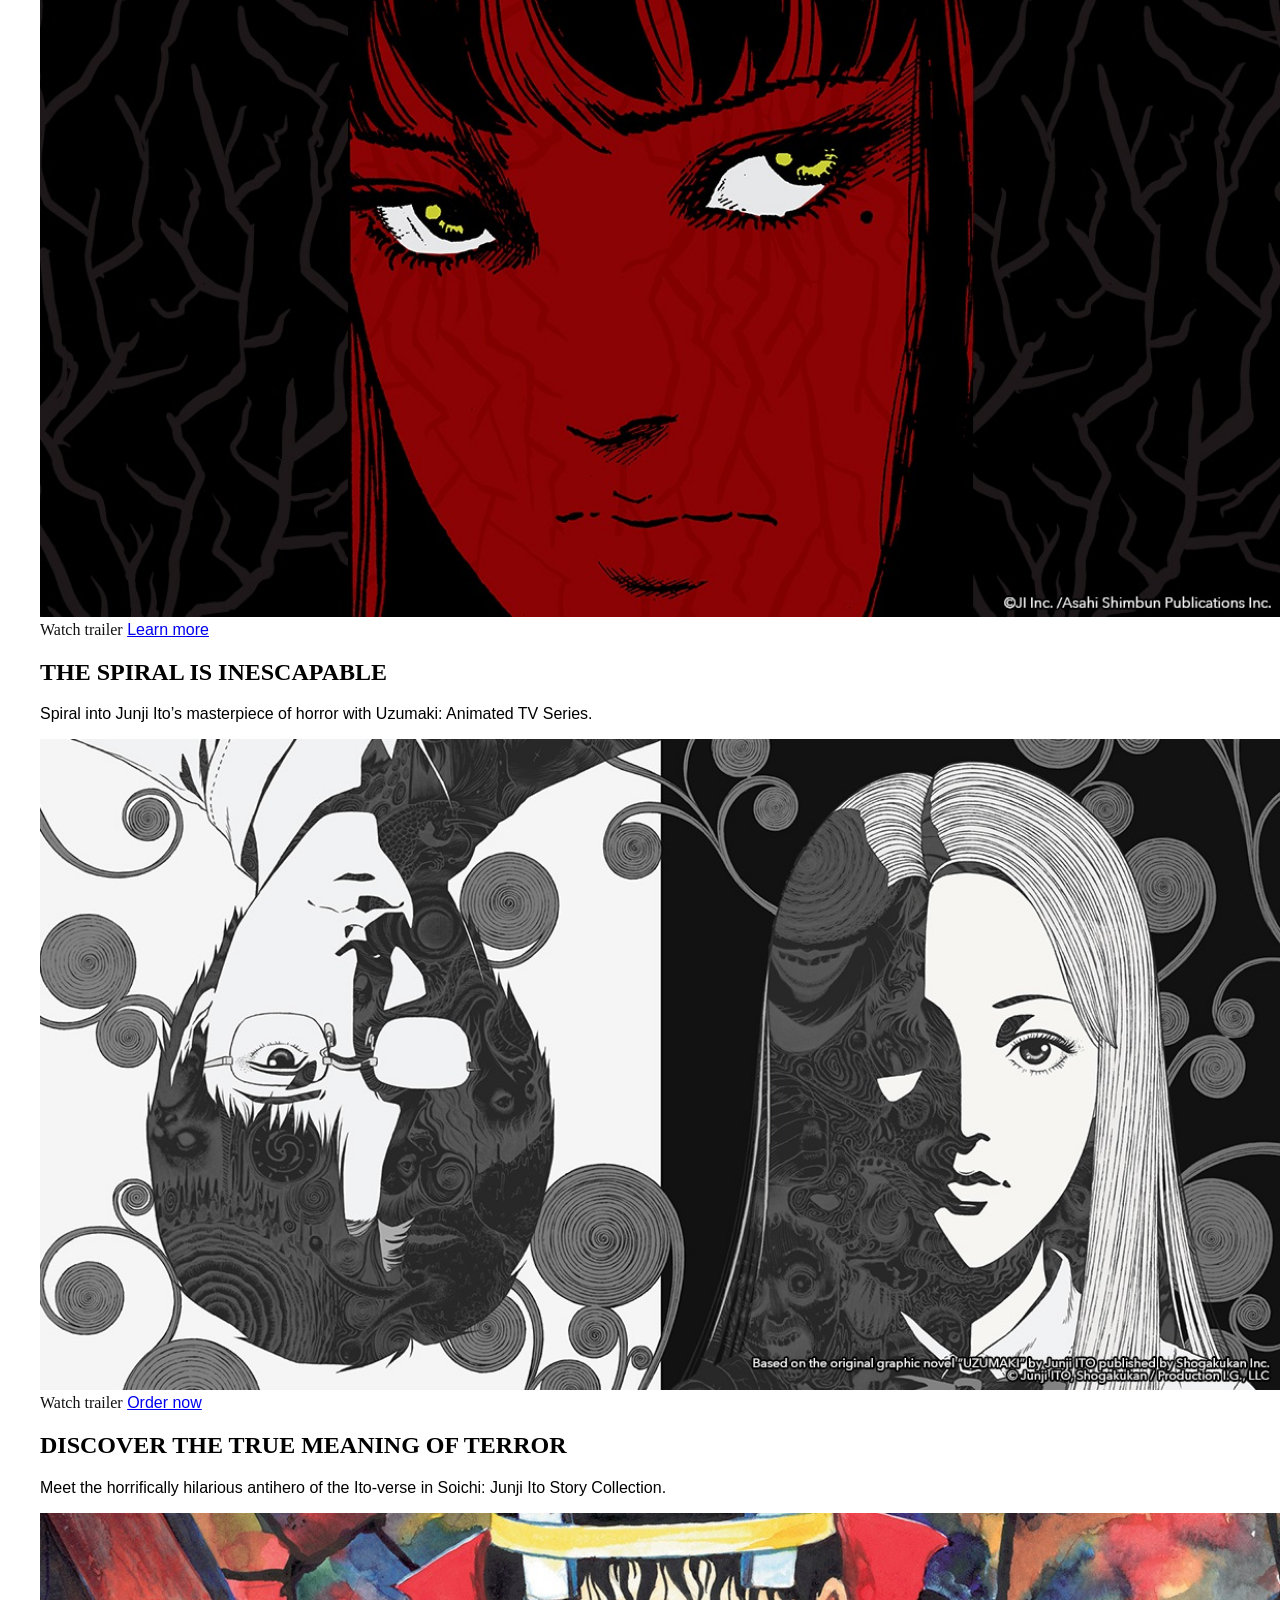
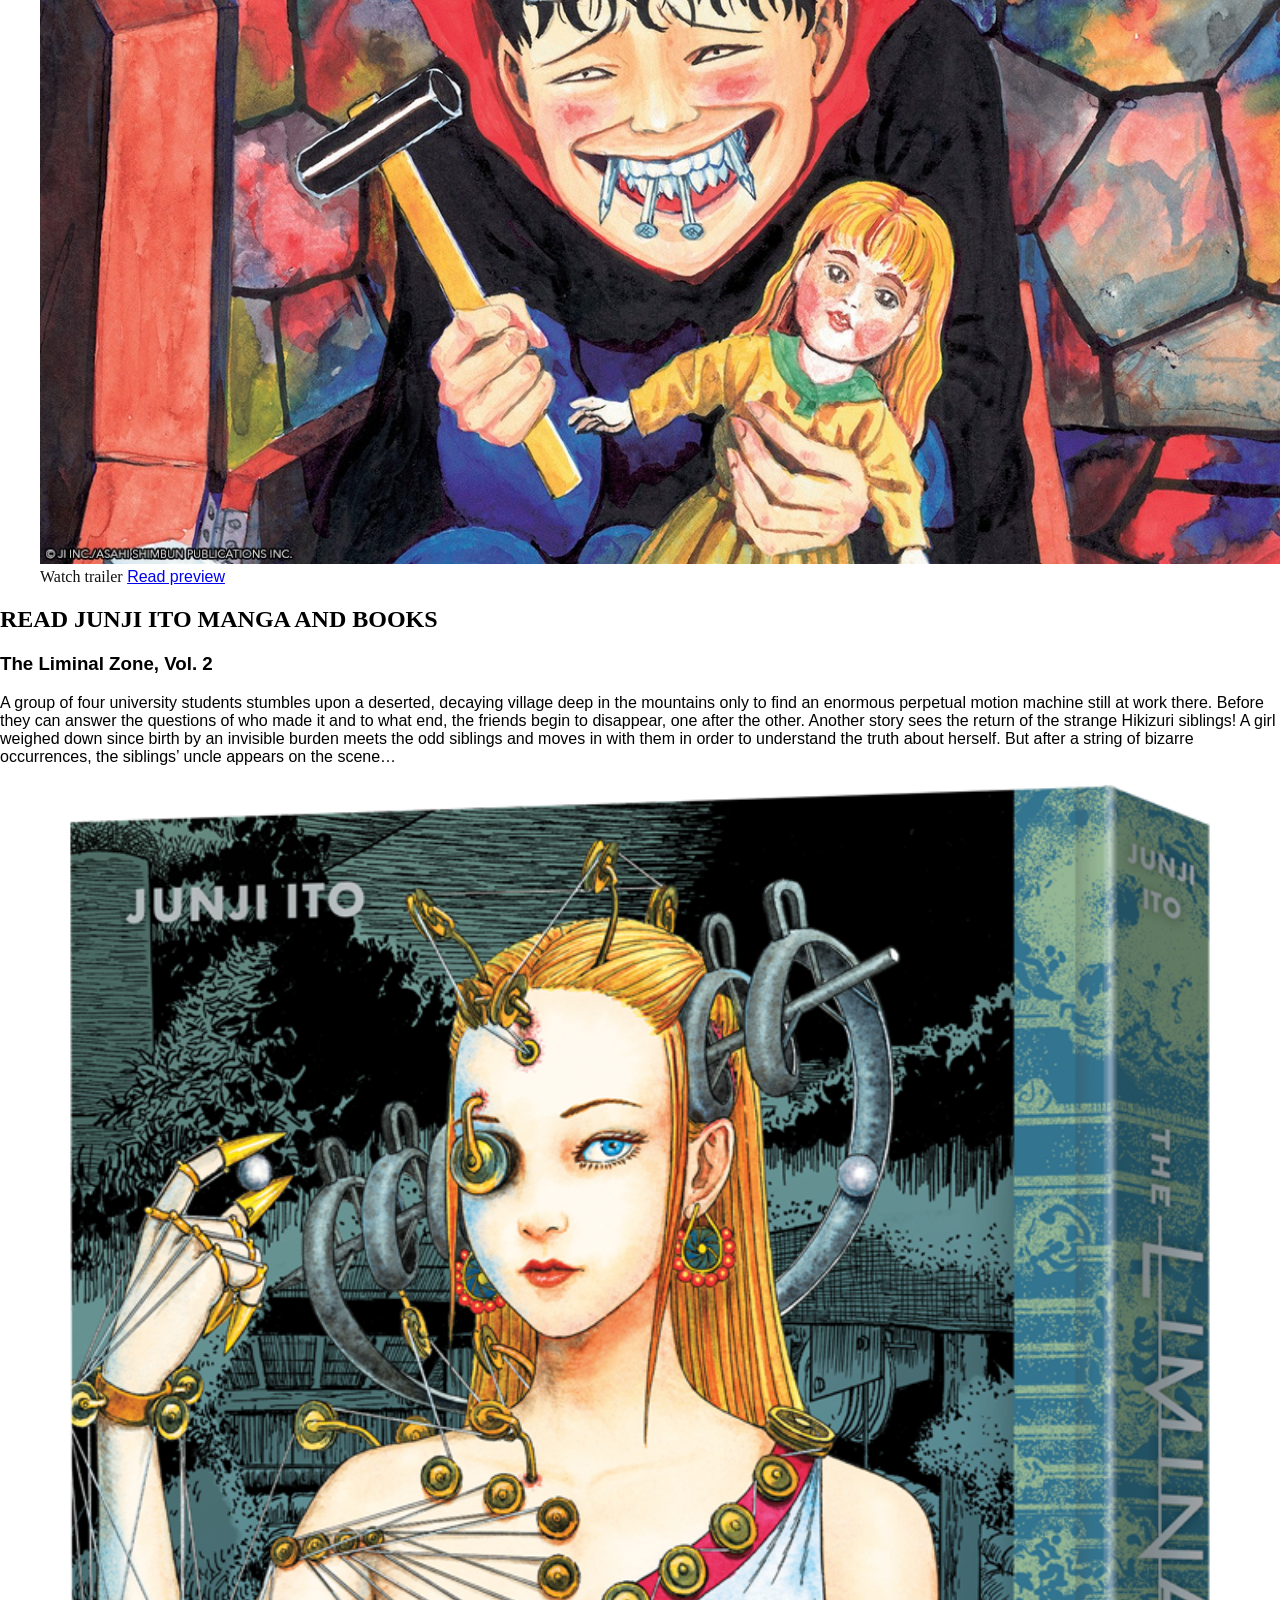
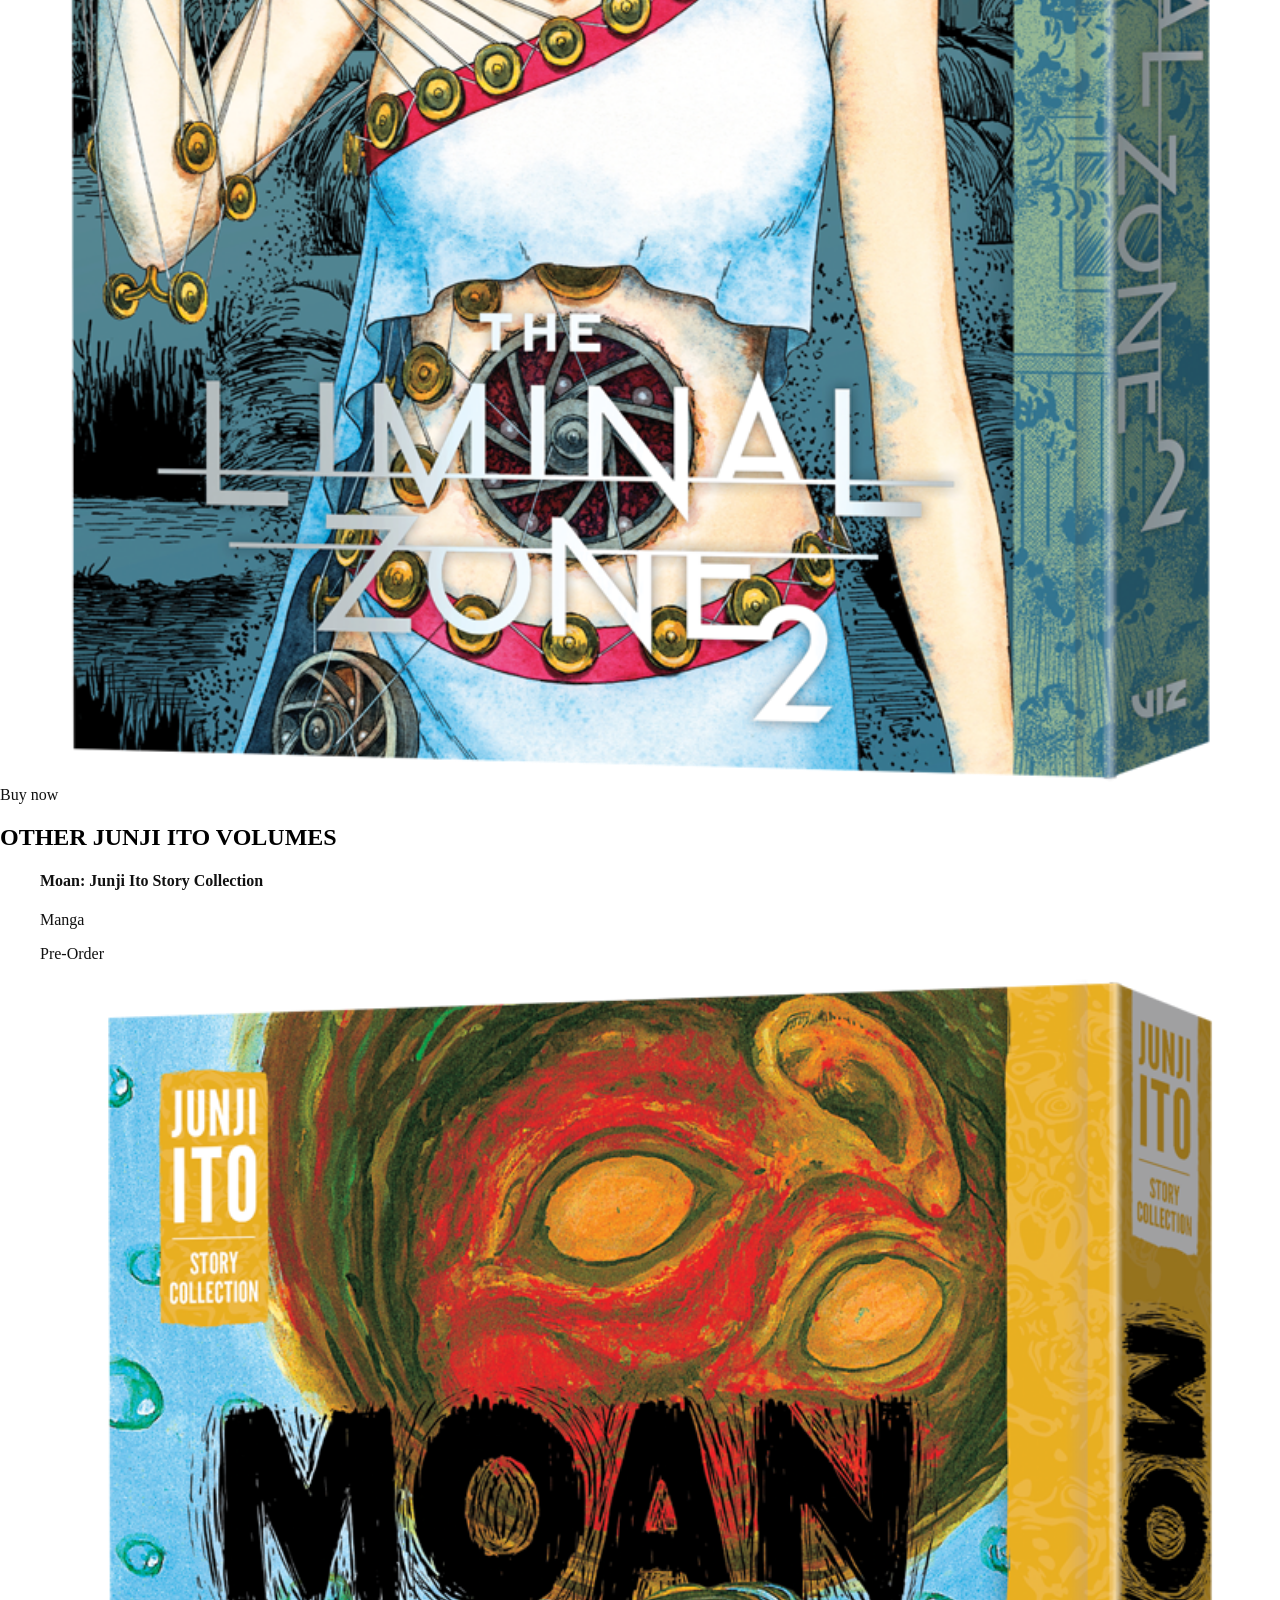
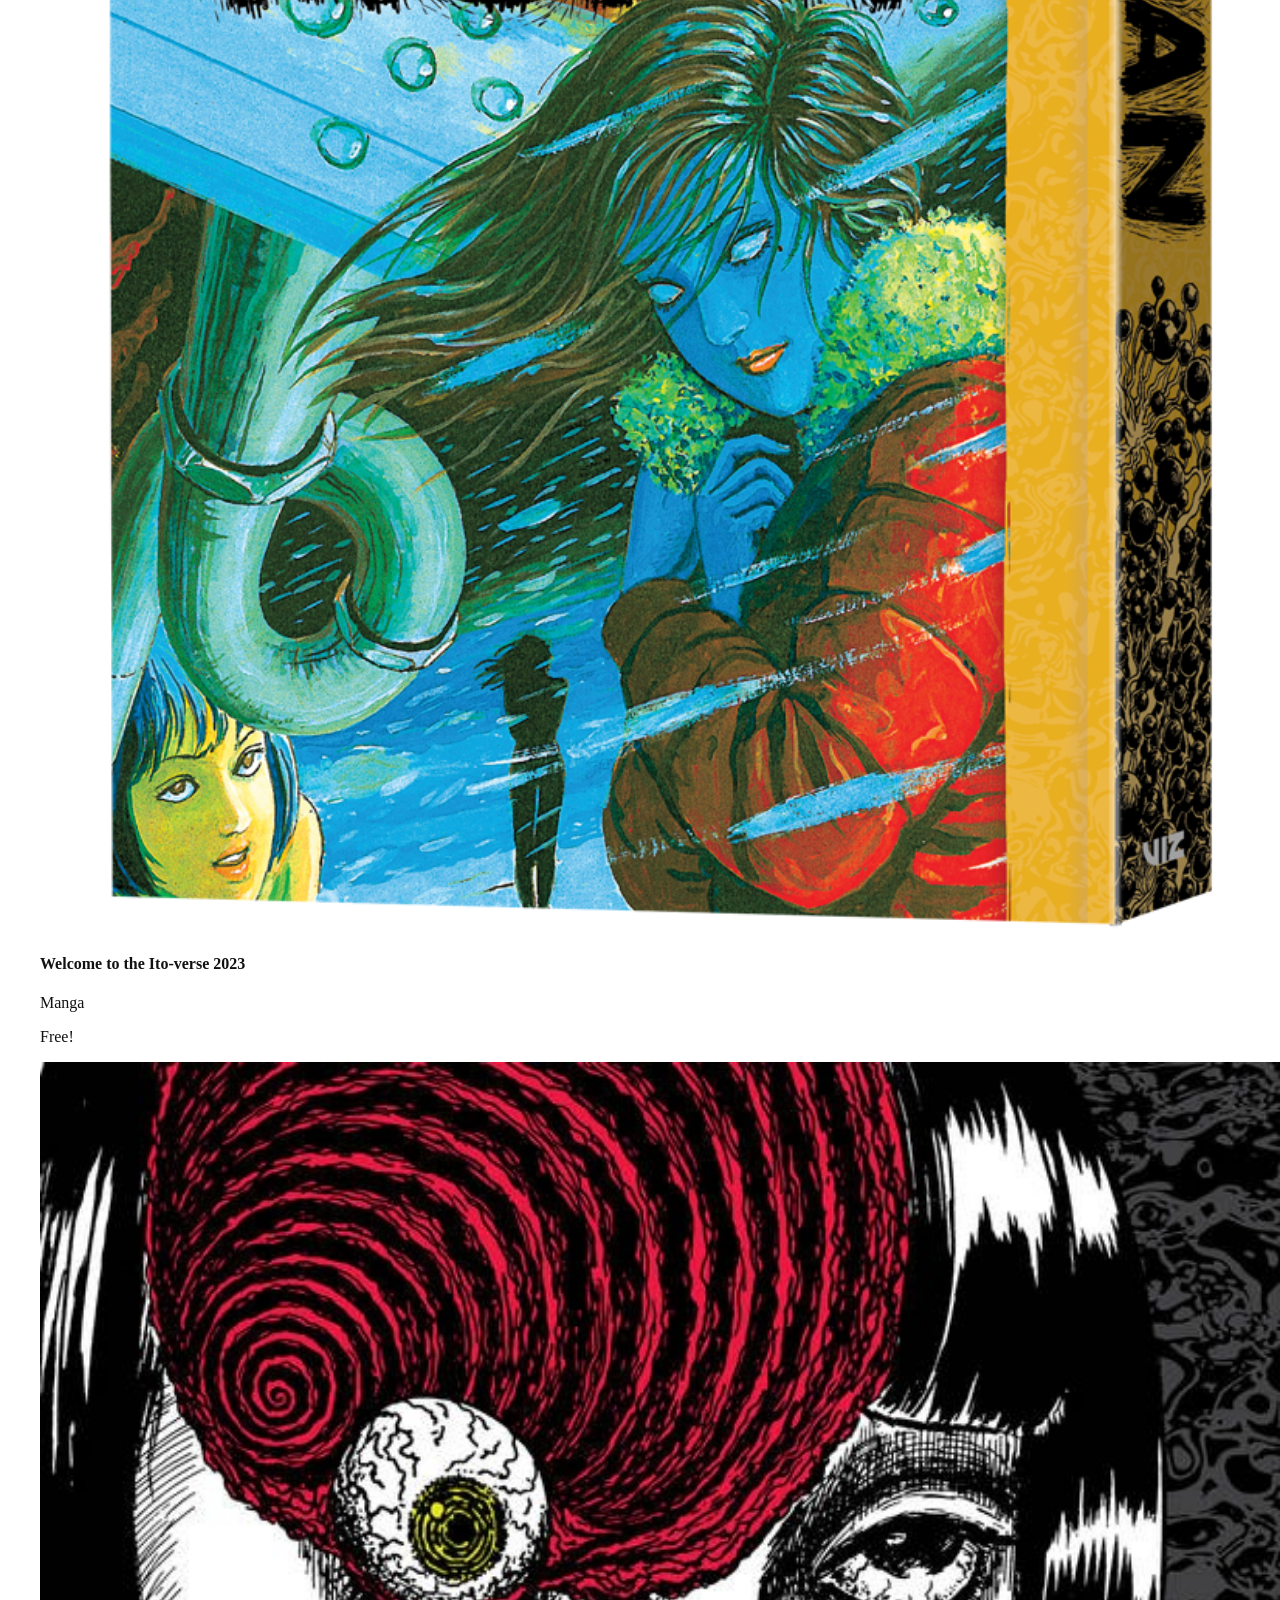
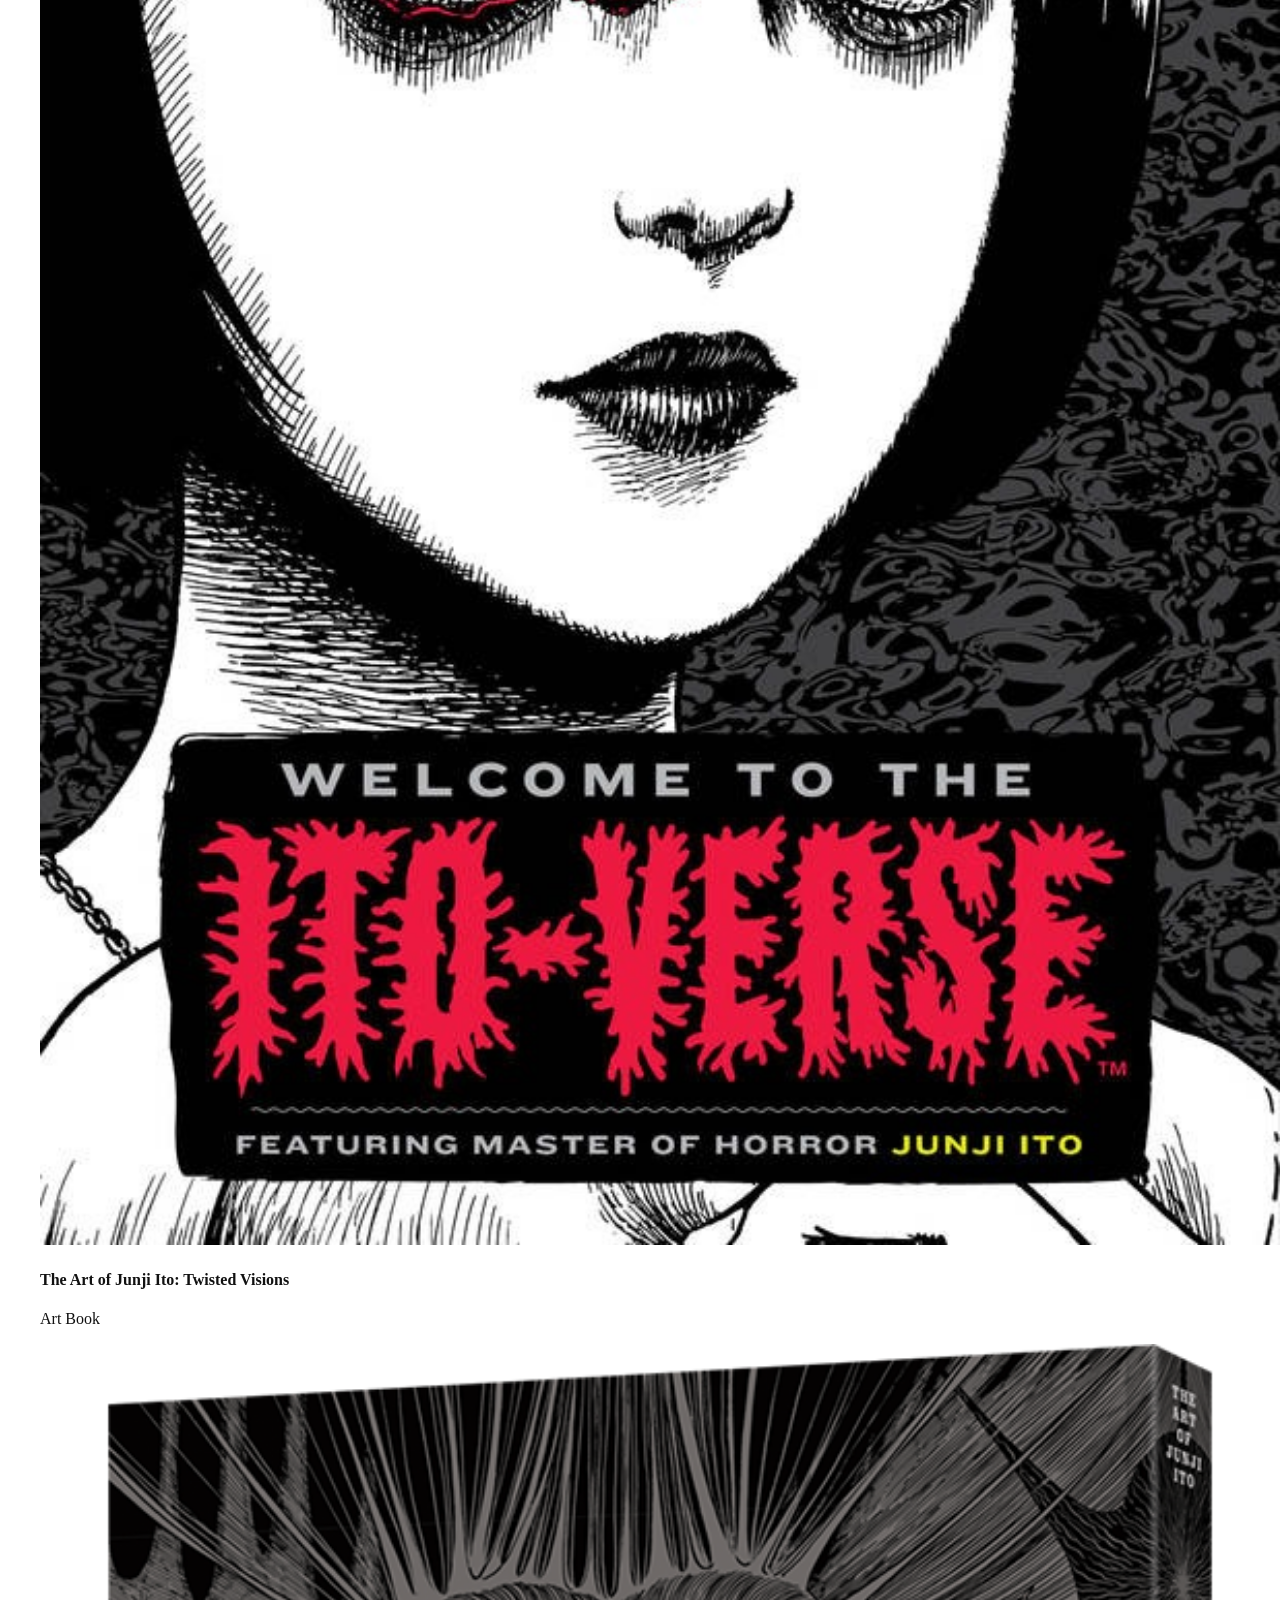
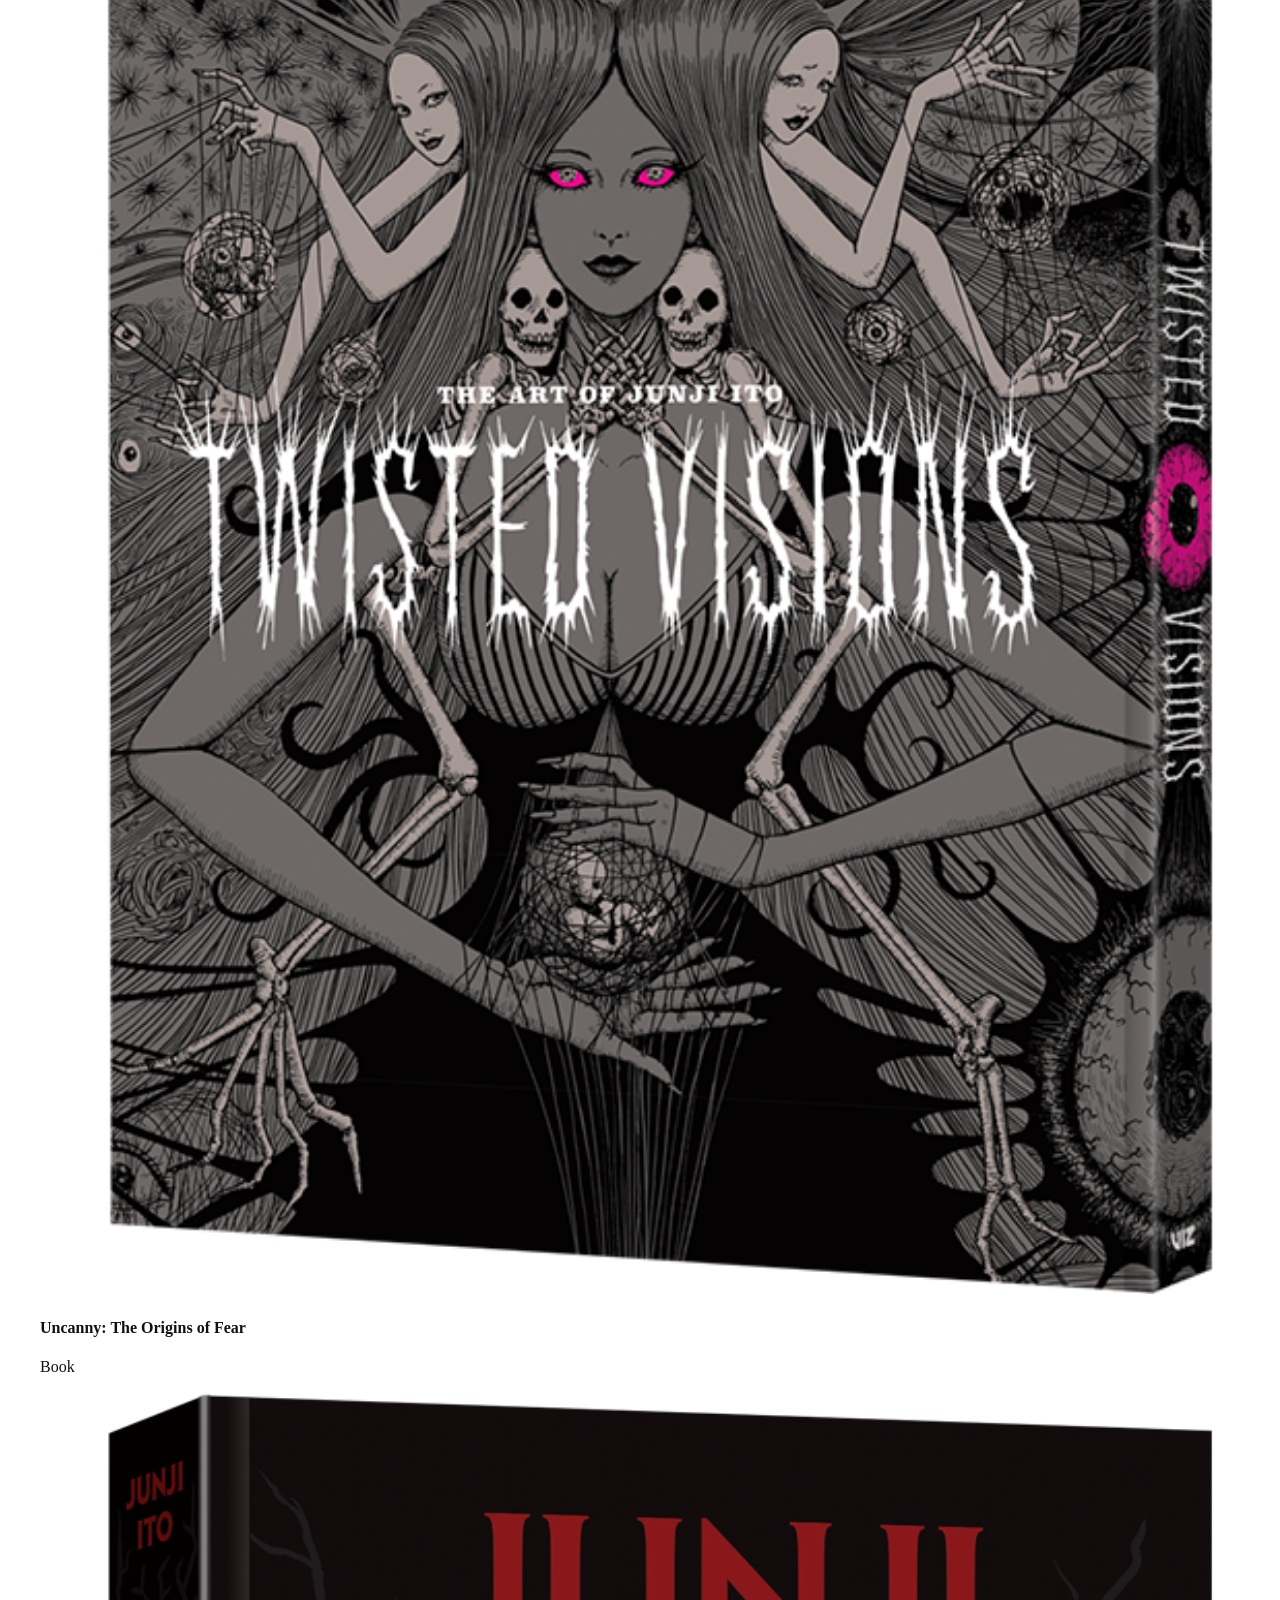
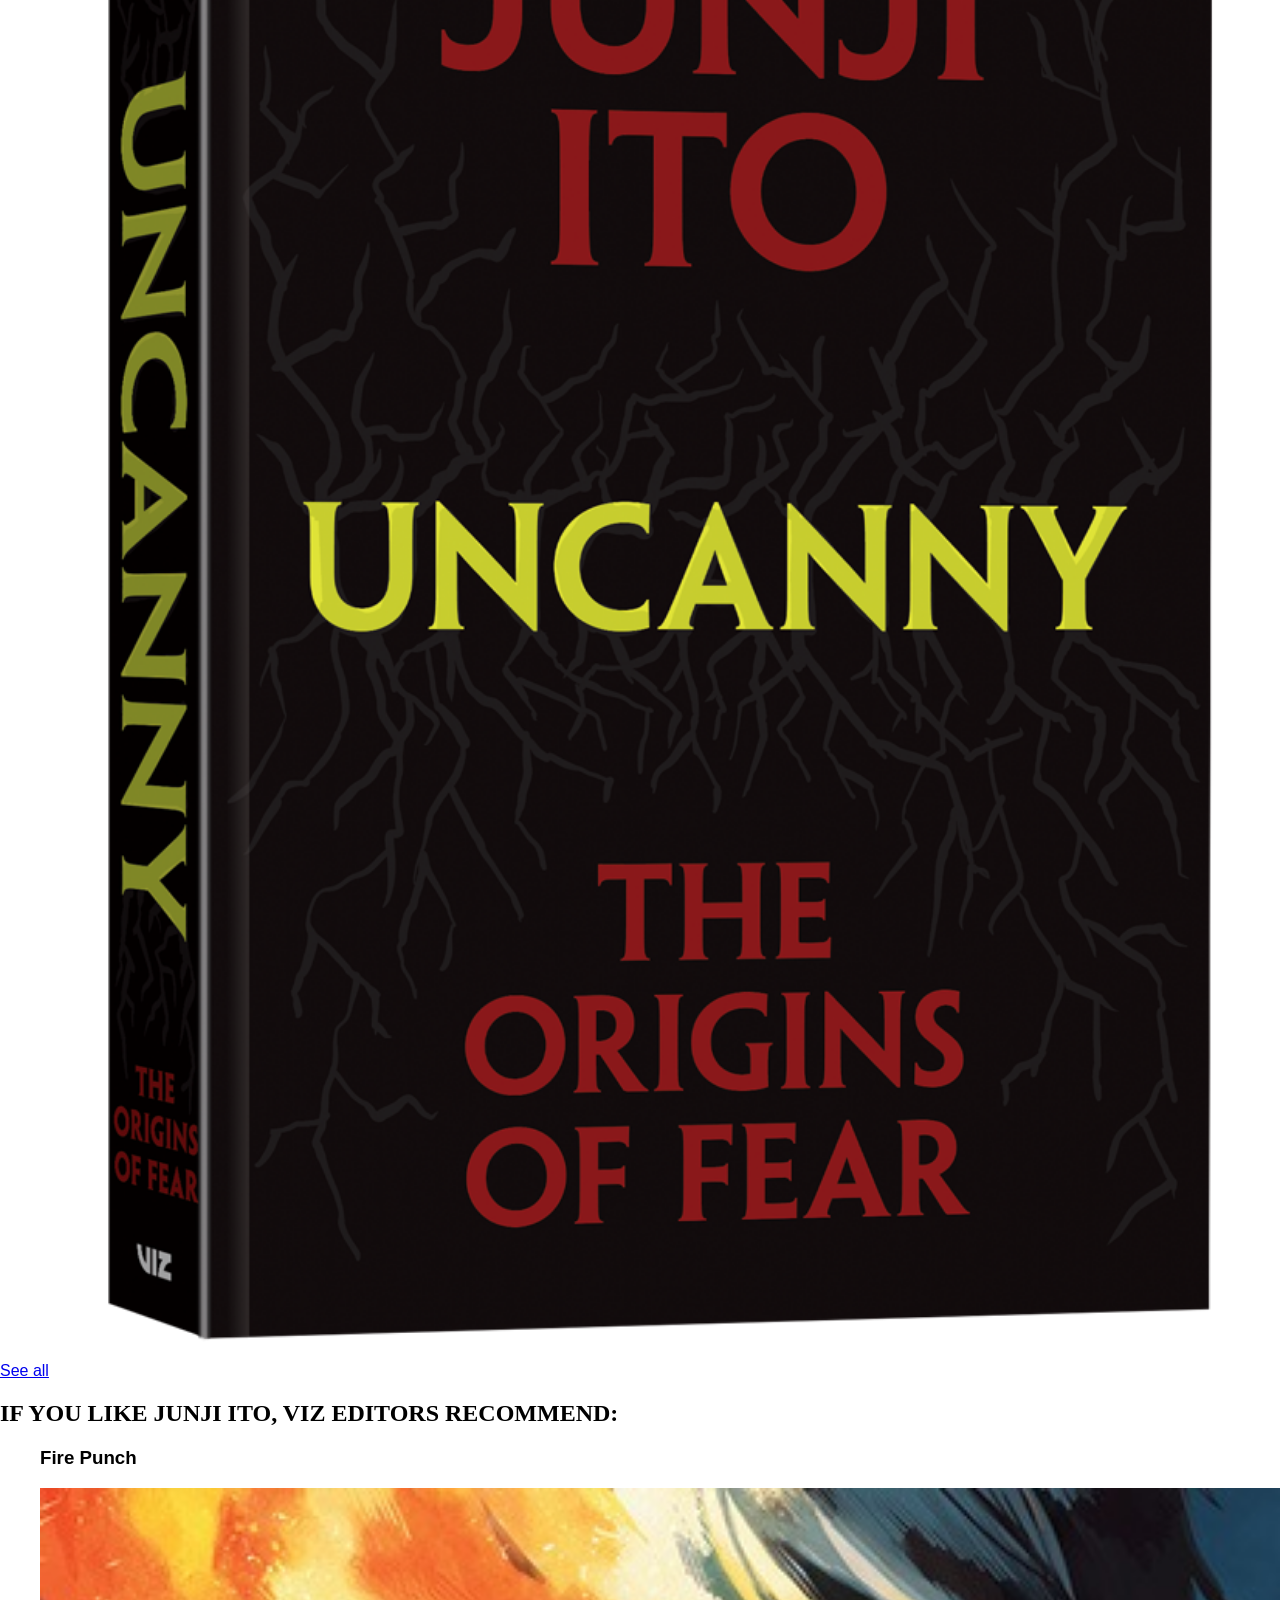
==== commit 7235289f: "Add files via upload" ====
--- a/index.html
+++ b/index.html
@@ -8,6 +8,8 @@
     <title>VIZ | The Official Website for Junji Ito</title>
 
     <link href="styles/style.css" rel="stylesheet" />
+    <link rel="stylesheet" href="styles/index.css">
+    
     <link rel="icon" type="image/svg+xml" href="images/favicon.png" />
   </head>
 
@@ -16,38 +18,38 @@
       <a href="#">
         <h1><img src="images/viz-logo-white.png" alt="Viz"
           /></h1>
-        </a>
-	  <button> s <p>Menu</p></button>
-
-	  <nav>
-		<button>v</button>
-		<ul>
-			<li><details><summary>Manga & Books</summary></details></li>
-			<li>Anime</li>
-			<li>Calender</li>
-			<li>More</li>
-		</ul>
-		<input type="search">
-		<ul class="tweedenav">
-			<li>Manga & Anime Favorites</li>
-			<li><a href="#">Naruto</a></li>
-			<li><a href="#">Pokémon</a></li>
-			<li><a href="#">Ito-verse</a></li>
-			<li><a href="#">Bleach</a></li>
-			<li><a href="#">Jujutsu Kaisen</a></li>
-			<li><a href="#">One-Punch Man</a></li>
-			<li><a href="#">Read Free Manga!</a></li>
-		</ul>
-	  </nav>
+      </a>
+	    <button> s <p>Menu</p></button>
+
+	    <nav>
+		    <button>v</button>
+		    <ul>
+			   <li><details><summary>Manga & Books</summary></details></li>
+			    <li>Anime</li>
+			    <li>Calender</li>
+			    <li>More</li>
+		    </ul>
+		    <input type="search">
+		    <ul class="tweedenav">
+			   <li>Manga & Anime Favorites</li>
+			   <li><a href="#">Naruto</a></li>
+			   <li><a href="#">Pokémon</a></li>
+			   <li><a href="#">Ito-verse</a></li>
+			   <li><a href="#">Bleach</a></li>
+			   <li><a href="#">Jujutsu Kaisen</a></li>
+			   <li><a href="#">One-Punch Man</a></li>
+			   <li><a href="#">Read Free Manga!</a></li>
+		    </ul>
+	   </nav>
     </header>
 
     <main>
       <section>
         <h2>Junji Ito</h2>
-		<img
+		    <img
         src="images/Header-image.jpg"
         alt="an illustration of a woman covered with wires and gold criles from the manga cover of The Liminal Zone vol 2"
-      />
+        />
         <ul>
           <li>
             <a href="#">VIZ Signature</a>
@@ -68,8 +70,7 @@
             <a href="#">Thriller</a>
           </li>
         </ul>
-        <p>jump to:</p>
-        <a href="#">Series</a>
+        <p>Jump to: <a href="#">Series</a></p>
         <p>Welcome to the Ito-verse of cosmic horror.</p>
         <details>
           <summary>More about Junji Ito</summary>
--- a/styles/style.css
+++ b/styles/style.css
@@ -17,7 +17,12 @@
   --color-header: white;
   --color-menu: #2e2e2e;
   --color-button: #fe0000;
-}
+  --color-shadow: #000;
+}
+
+/*********************/
+/* FONTS */
+/*********************/
 
 @font-face {
   font-family: "Circular";
@@ -43,18 +48,20 @@
 /* JOUW STYLING */
 /****************/
 
-/* jouw code */
-
 body {
   margin: 0;
-}
-
+  font-family: "circular", sans-serif;
+}
+
+/* header styling */
 header {
   background-color: var(--color-header);
 
   display: flex;
   justify-content: space-between;
   align-items: center;
+  margin-top: -0.7em;
+  margin-bottom: -0.7em;
 }
 
 header button {
@@ -62,12 +69,10 @@
   flex-direction: row;
   align-items: center;
   gap: 0.2em;
-
-  padding: 1em;
+  padding-left: 0.5em;
 
   font-family: "Circular-icons";
   font-size: 1.3em;
-  padding: 0.5em;
   border: none;
   background-color: var(--color-header);
 }
@@ -88,8 +93,10 @@
 h1 {
   background-color: var(--color-button);
   padding: 0.3em 1em 0em 01em;
-}
-
+  margin: 0;
+}
+
+/* nav styling */
 nav {
   display: flex;
   flex-direction: column;
@@ -97,7 +104,7 @@
 
   text-decoration: none;
   background-color: var(--color-menu);
-  box-shadow: 0 0 0.5em rgba(0, 0, 0, 0.3);
+  box-shadow: 0 0 0.5em var(--color-shadow);
 
   position: fixed;
   top: 0;
@@ -105,13 +112,15 @@
   right: 20%;
   left: 0;
 
-  translate: -100%;
+  translate: -150%;
   transition: 0.2s;
 }
 
 nav button {
   background-color: var(--color-menu);
   color: var(--color-header);
+
+  padding: 1em;
 }
 
 nav ul {
@@ -140,7 +149,7 @@
   color: var(--color-header);
 }
 
-nav.toonMenu {
+nav.menuZien {
   translate: 0;
 }
 
@@ -191,7 +200,3 @@
 ul {
   list-style: none;
 }
-
-img {
-  width: 100%;
-}
--- a/styles/index.css
+++ b/styles/index.css
@@ -0,0 +1,67 @@
+img {
+  width: 100%;
+}
+
+h2 {
+  font-family: "circular-thick";
+  text-transform: uppercase;
+}
+
+/****************/
+/*   SECTION 1  */
+/****************/
+
+section:nth-of-type(1) {
+  display: grid;
+  grid-template-rows: 1fr 1fr 1fr 1fr 1fr 1fr;
+}
+
+section img:nth-of-type(1) {
+  grid-row-start: 1;
+  grid-row-end: 2;
+}
+
+section ul:nth-of-type(1) {
+  grid-row-start: 2;
+  grid-row-end: 3;
+
+  /* display: grid; */
+  grid-template-columns: 8em 1fr 1fr;
+  grid-template-rows: 1fr 1fr 1fr;
+}
+
+section p:nth-of-type(1) {
+  grid-row-start: 3;
+  grid-row-end: 4;
+}
+
+section a:nth-of-type(1) {
+  font-family: "Circular";
+  text-decoration: none;
+  color: var(--color-text);
+}
+
+section li:nth-of-type(6) {
+  grid-column-start: 1;
+  grid-column-end: 2;
+}
+
+/****************/
+/*   CAROUSEL   */
+/****************/
+
+section ul:nth-of-type(2) {
+  display: flex;
+  background-color: black;
+}
+
+/* section ul li {
+  display: grid;
+  grid-template-columns: 1fr 1fr;
+  grid-template-rows: 1fr 1fr 1fr 1fr;
+} */
+
+/* section ul li img {
+  grid-column-start: 1;
+  grid-column-end: -1;
+} */
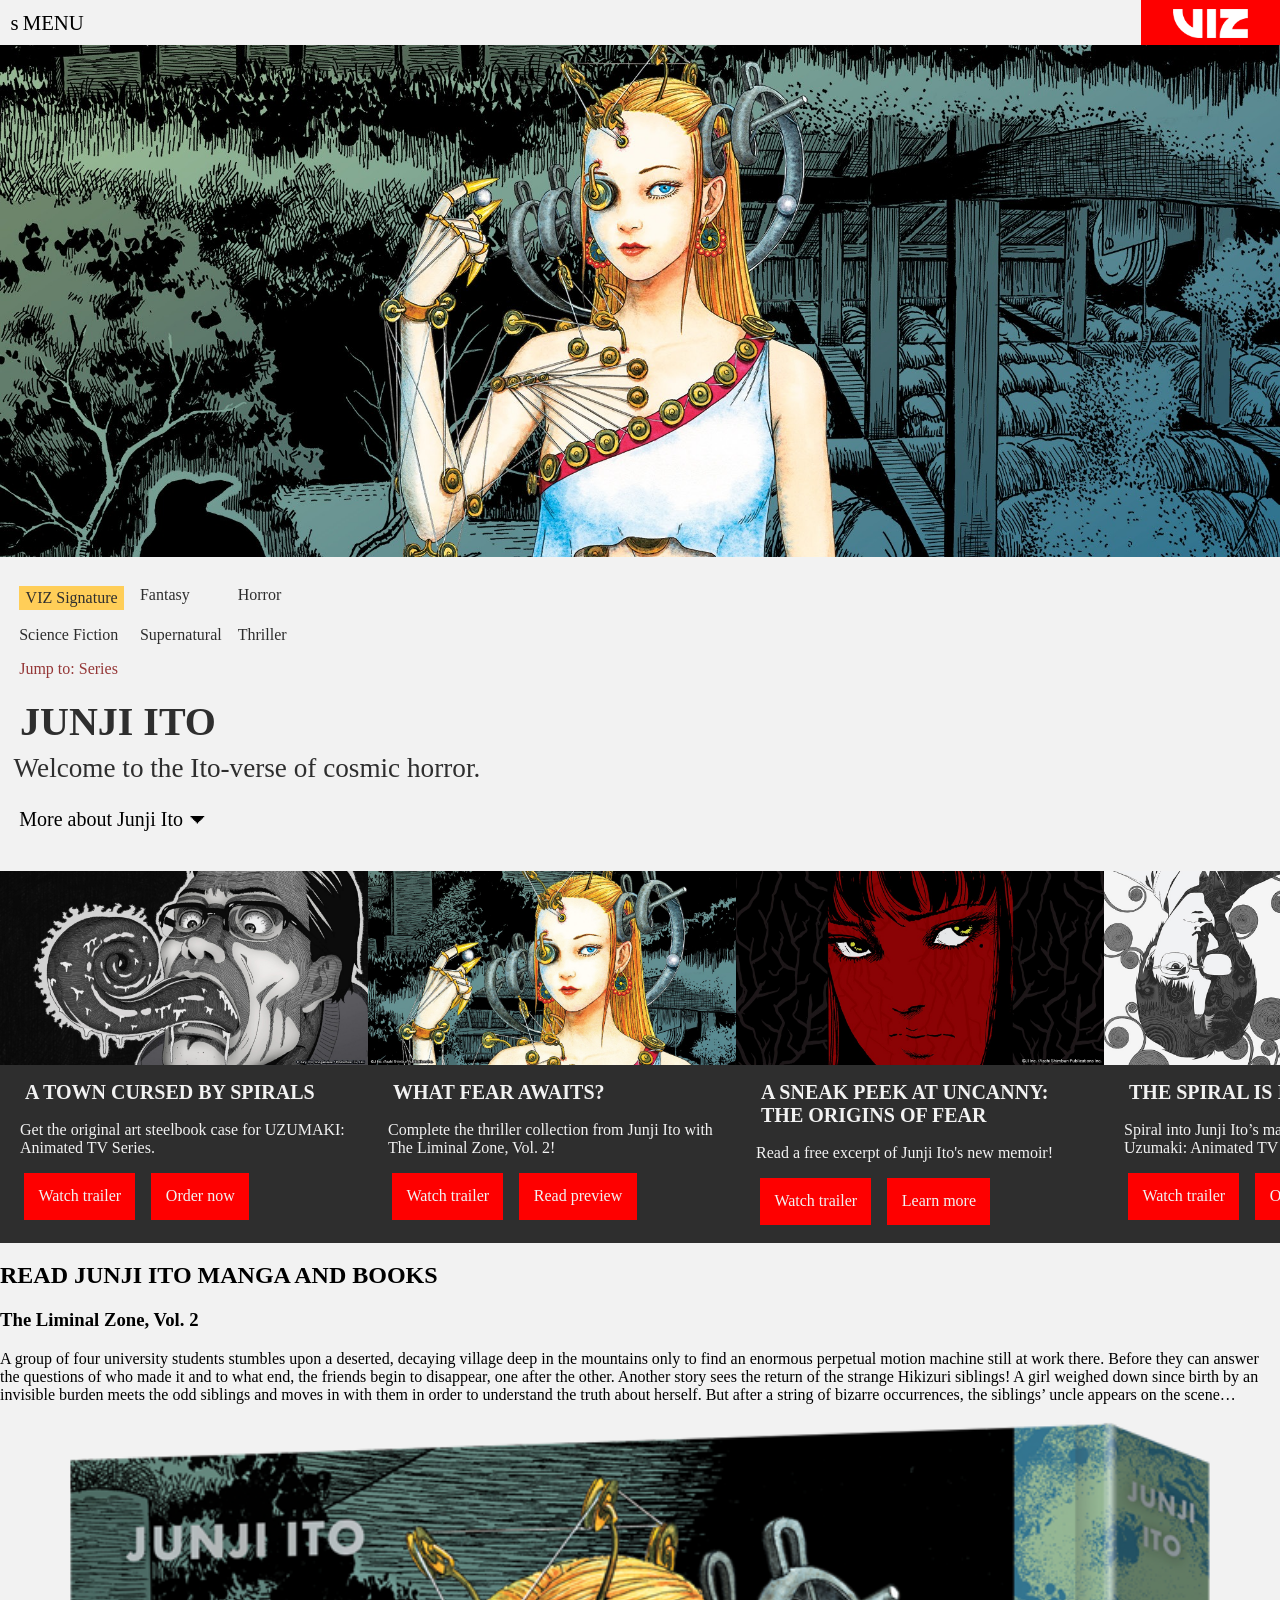
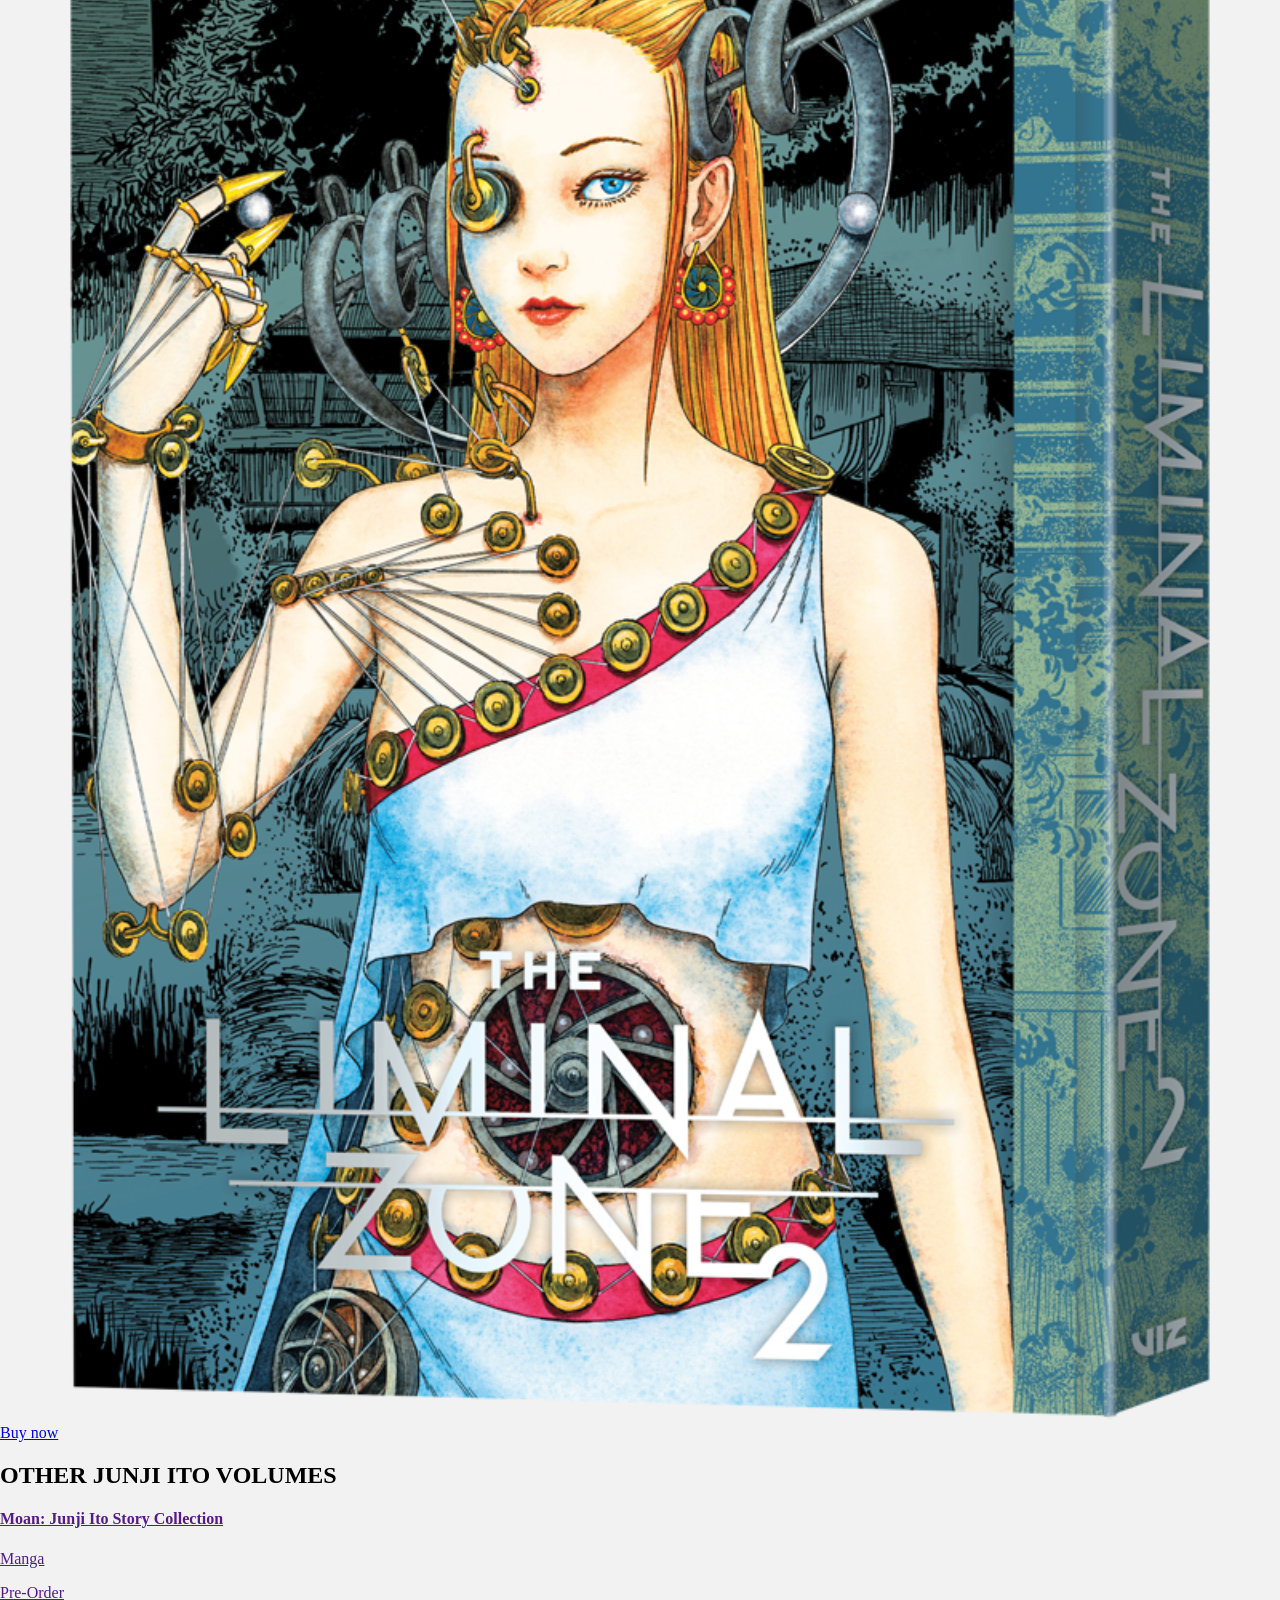
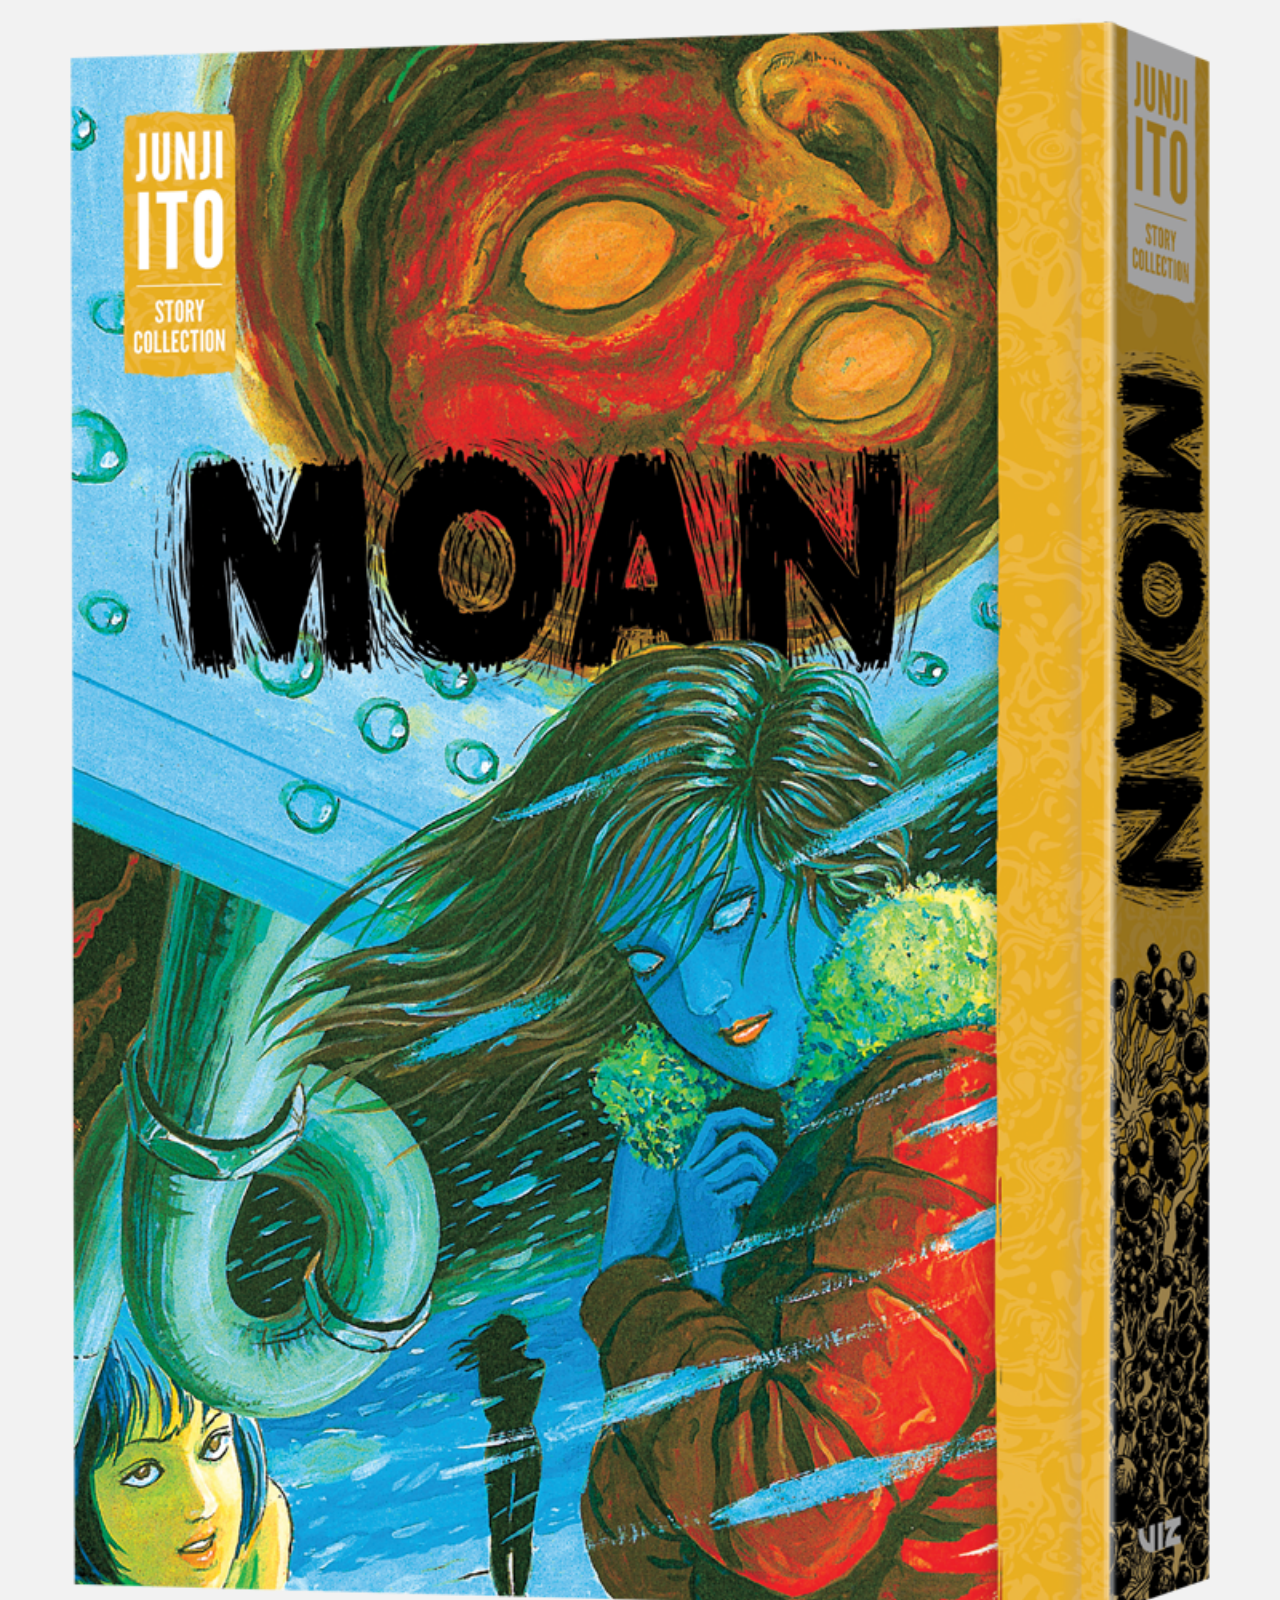
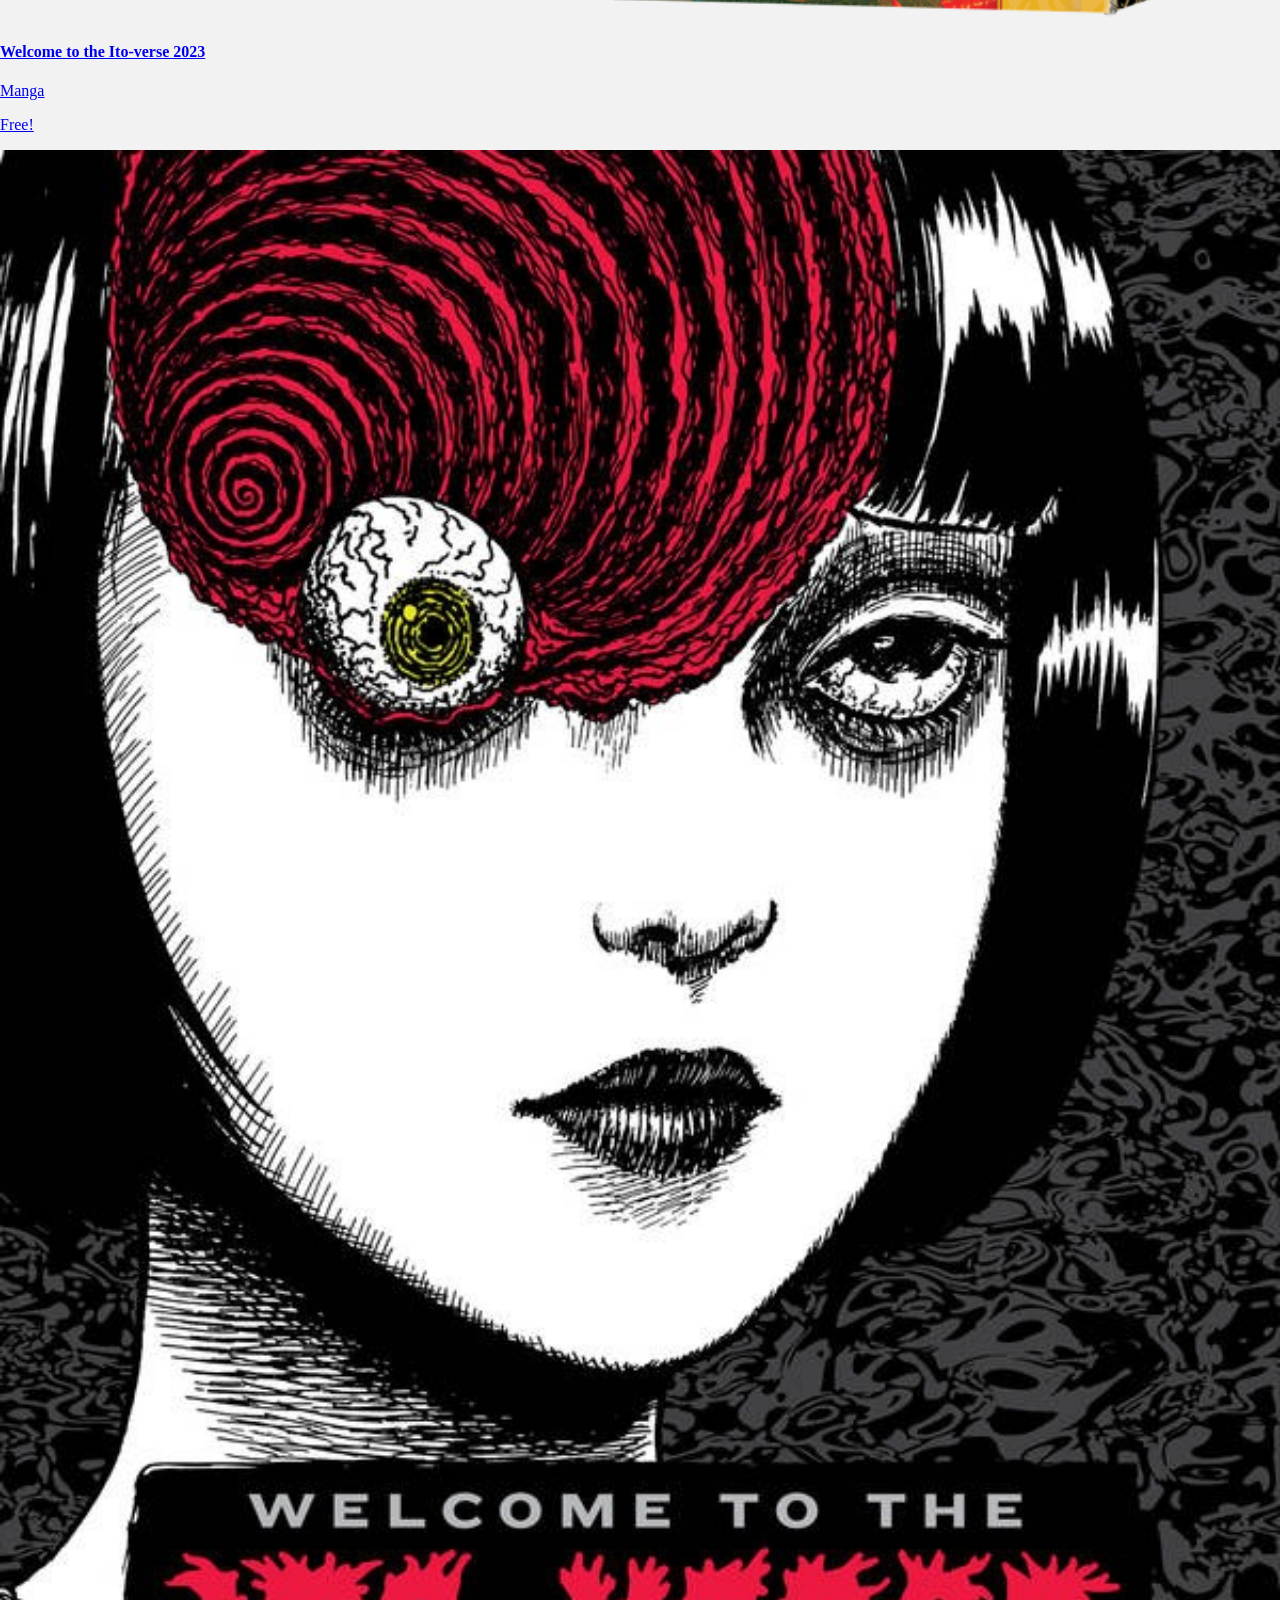
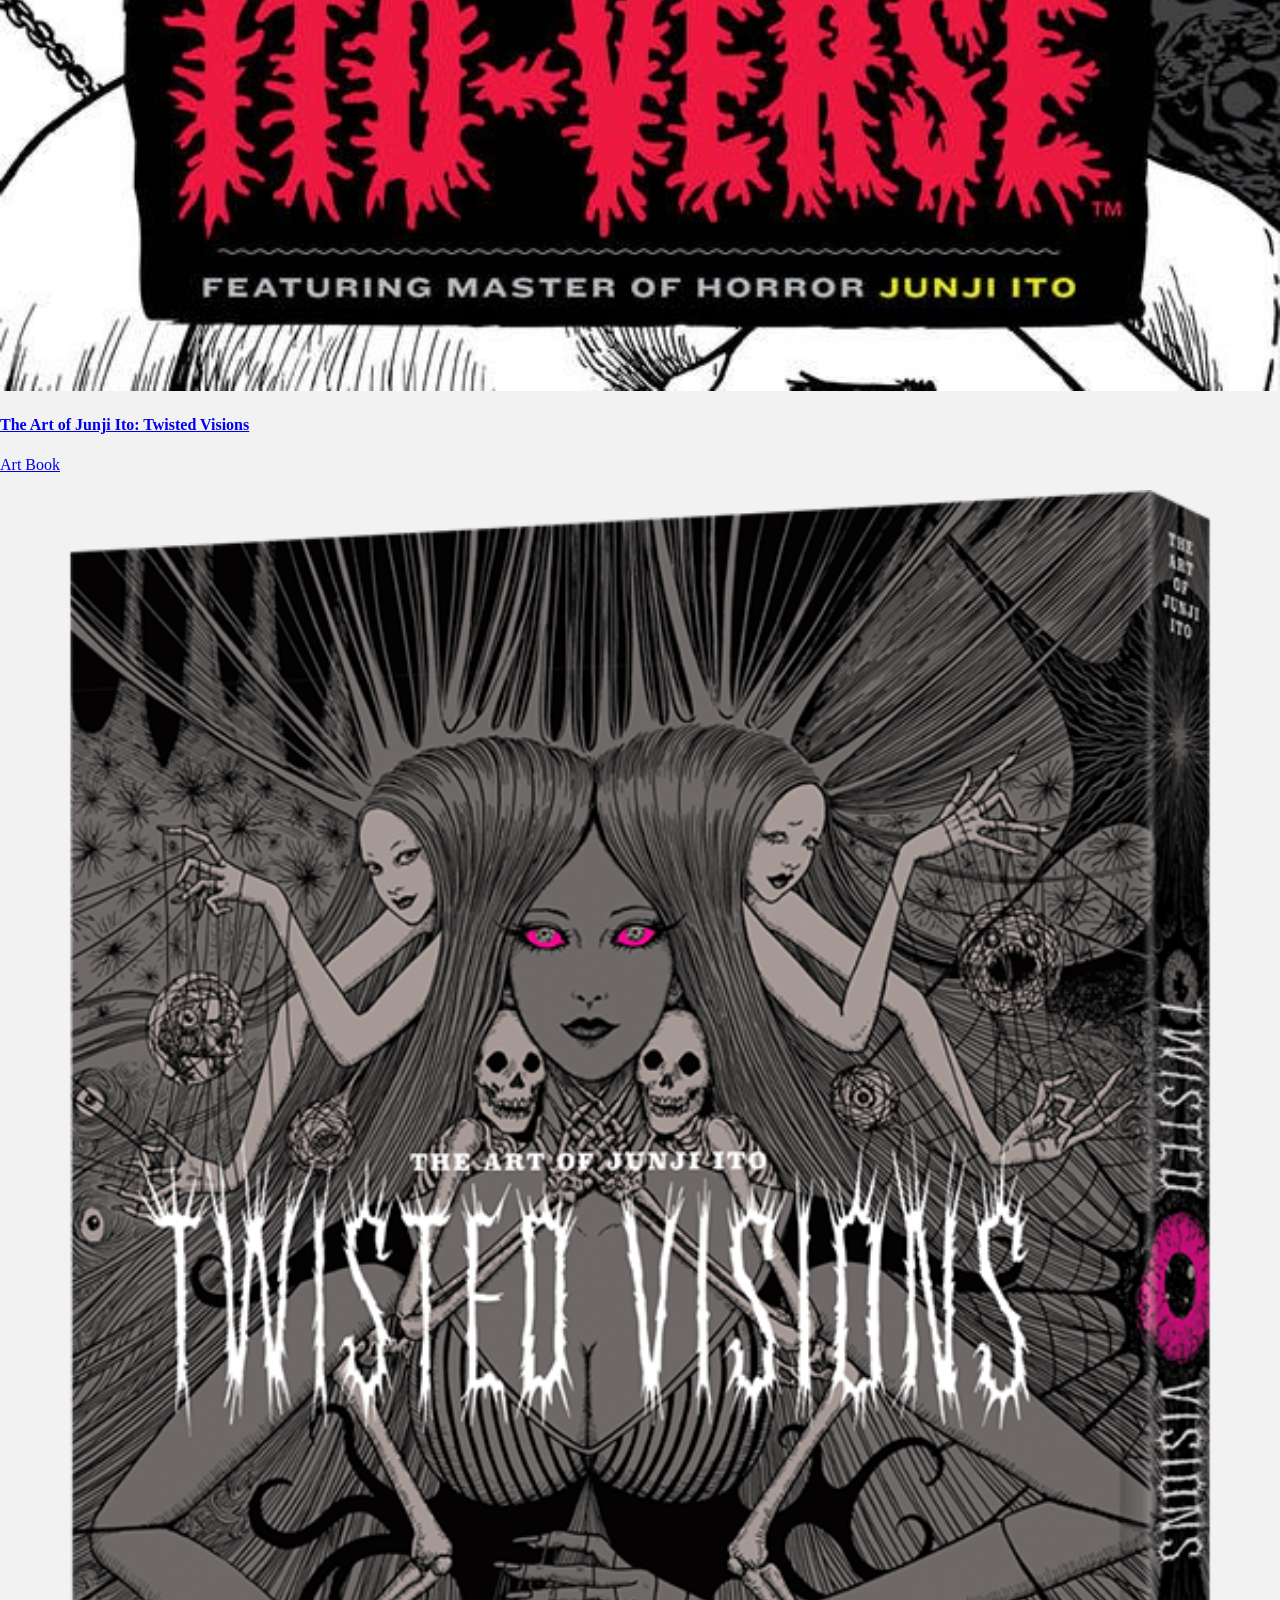
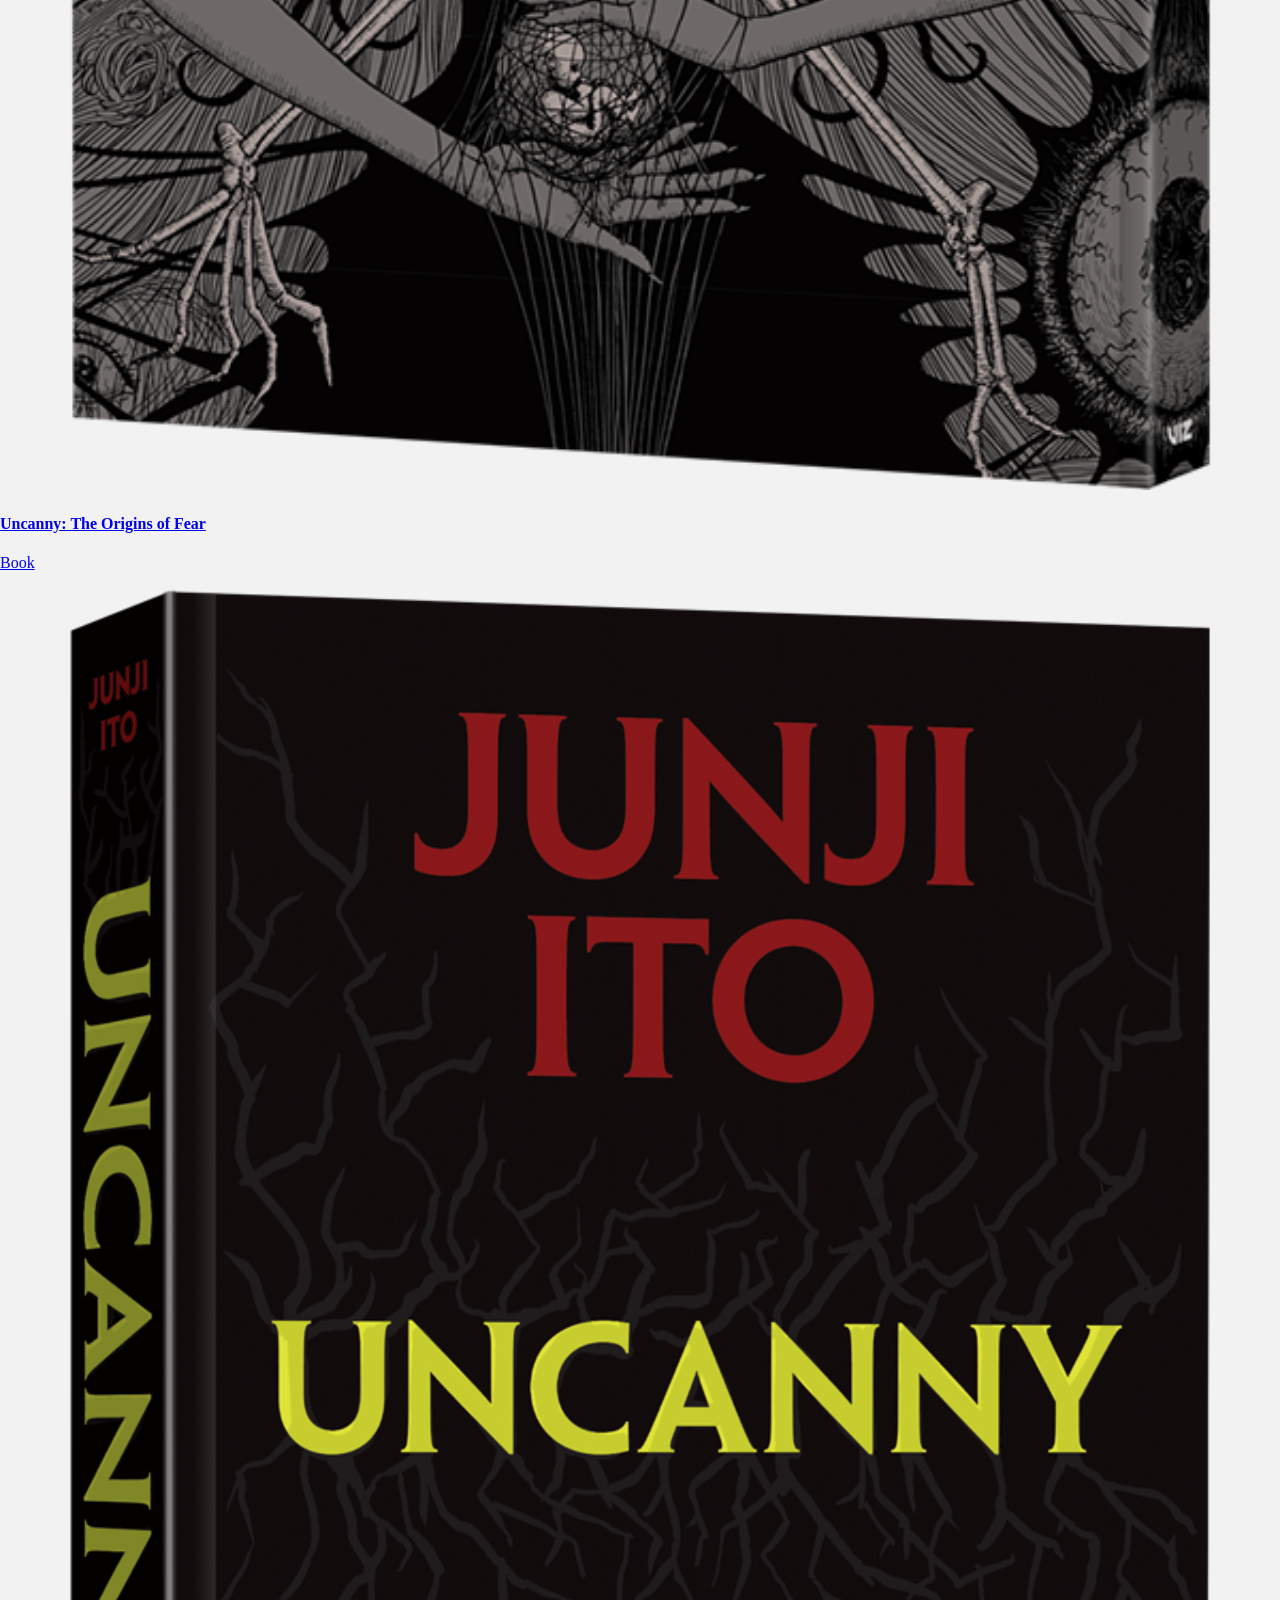
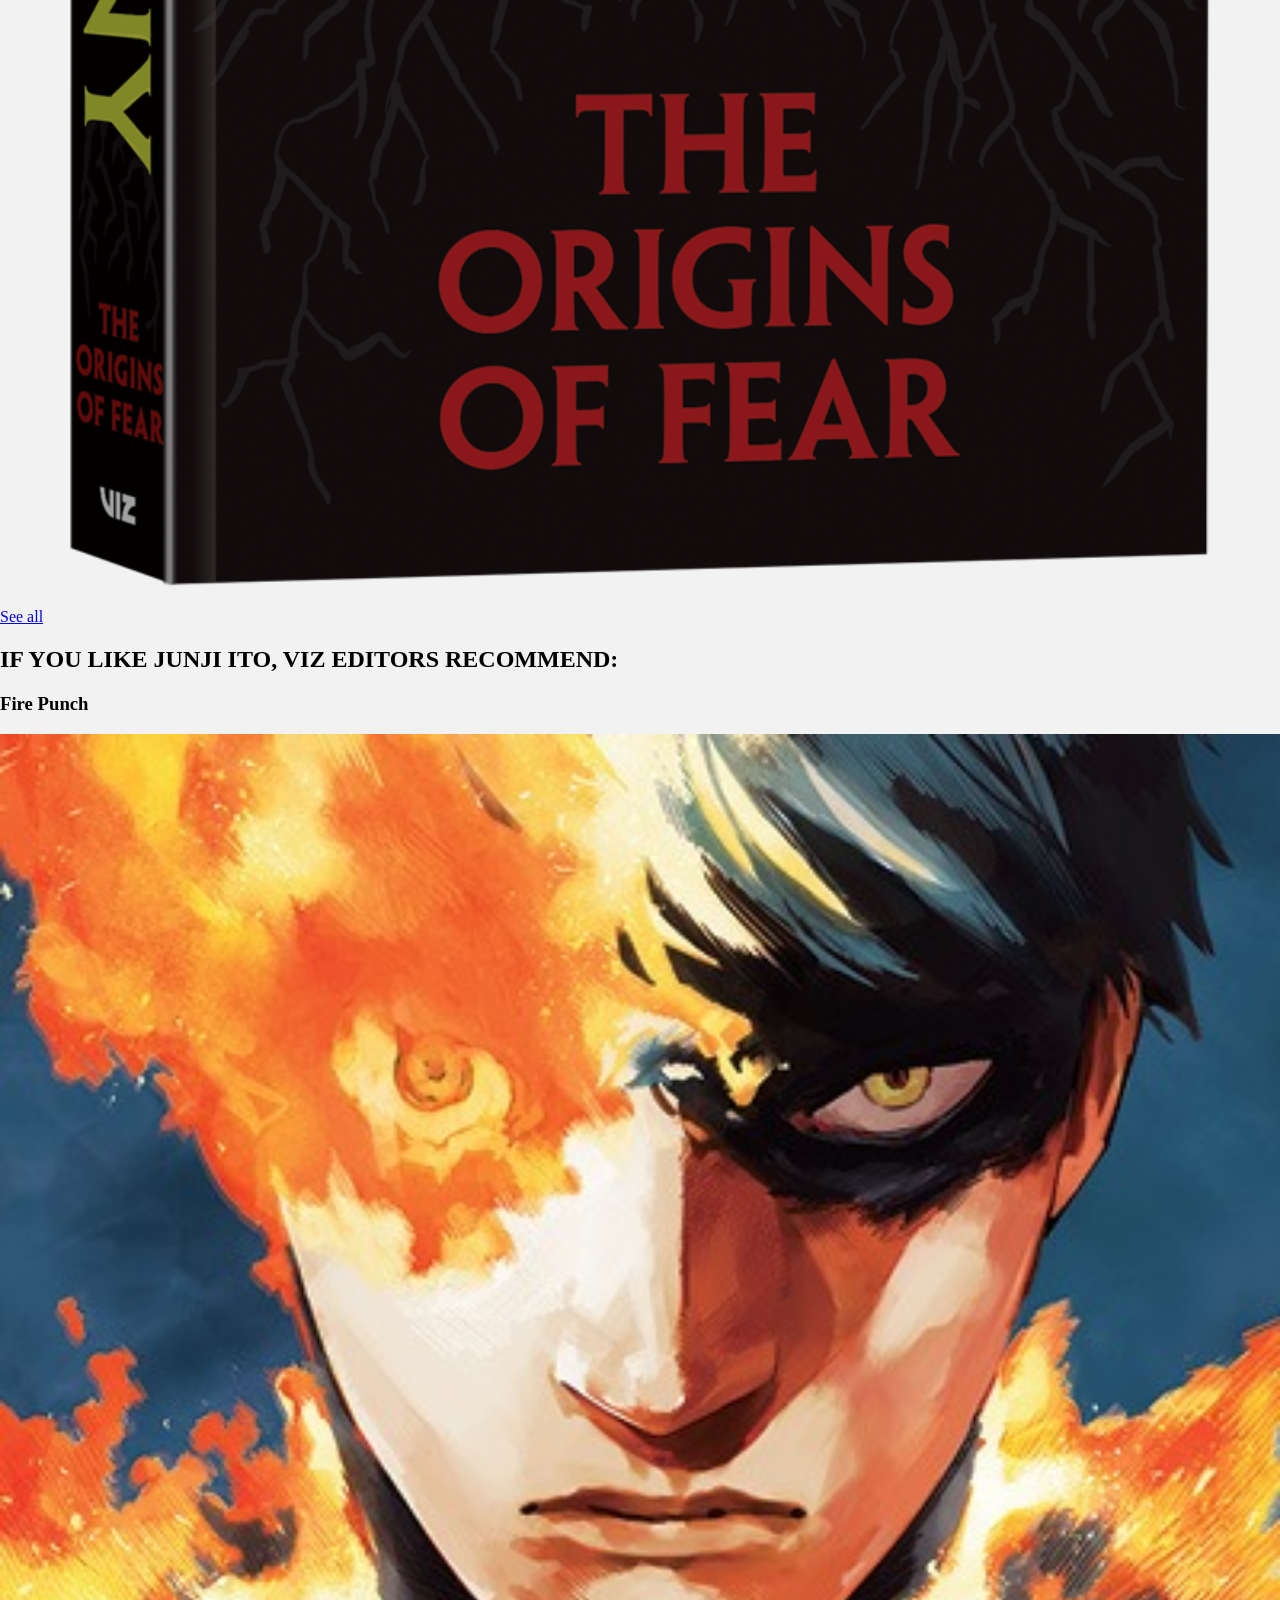
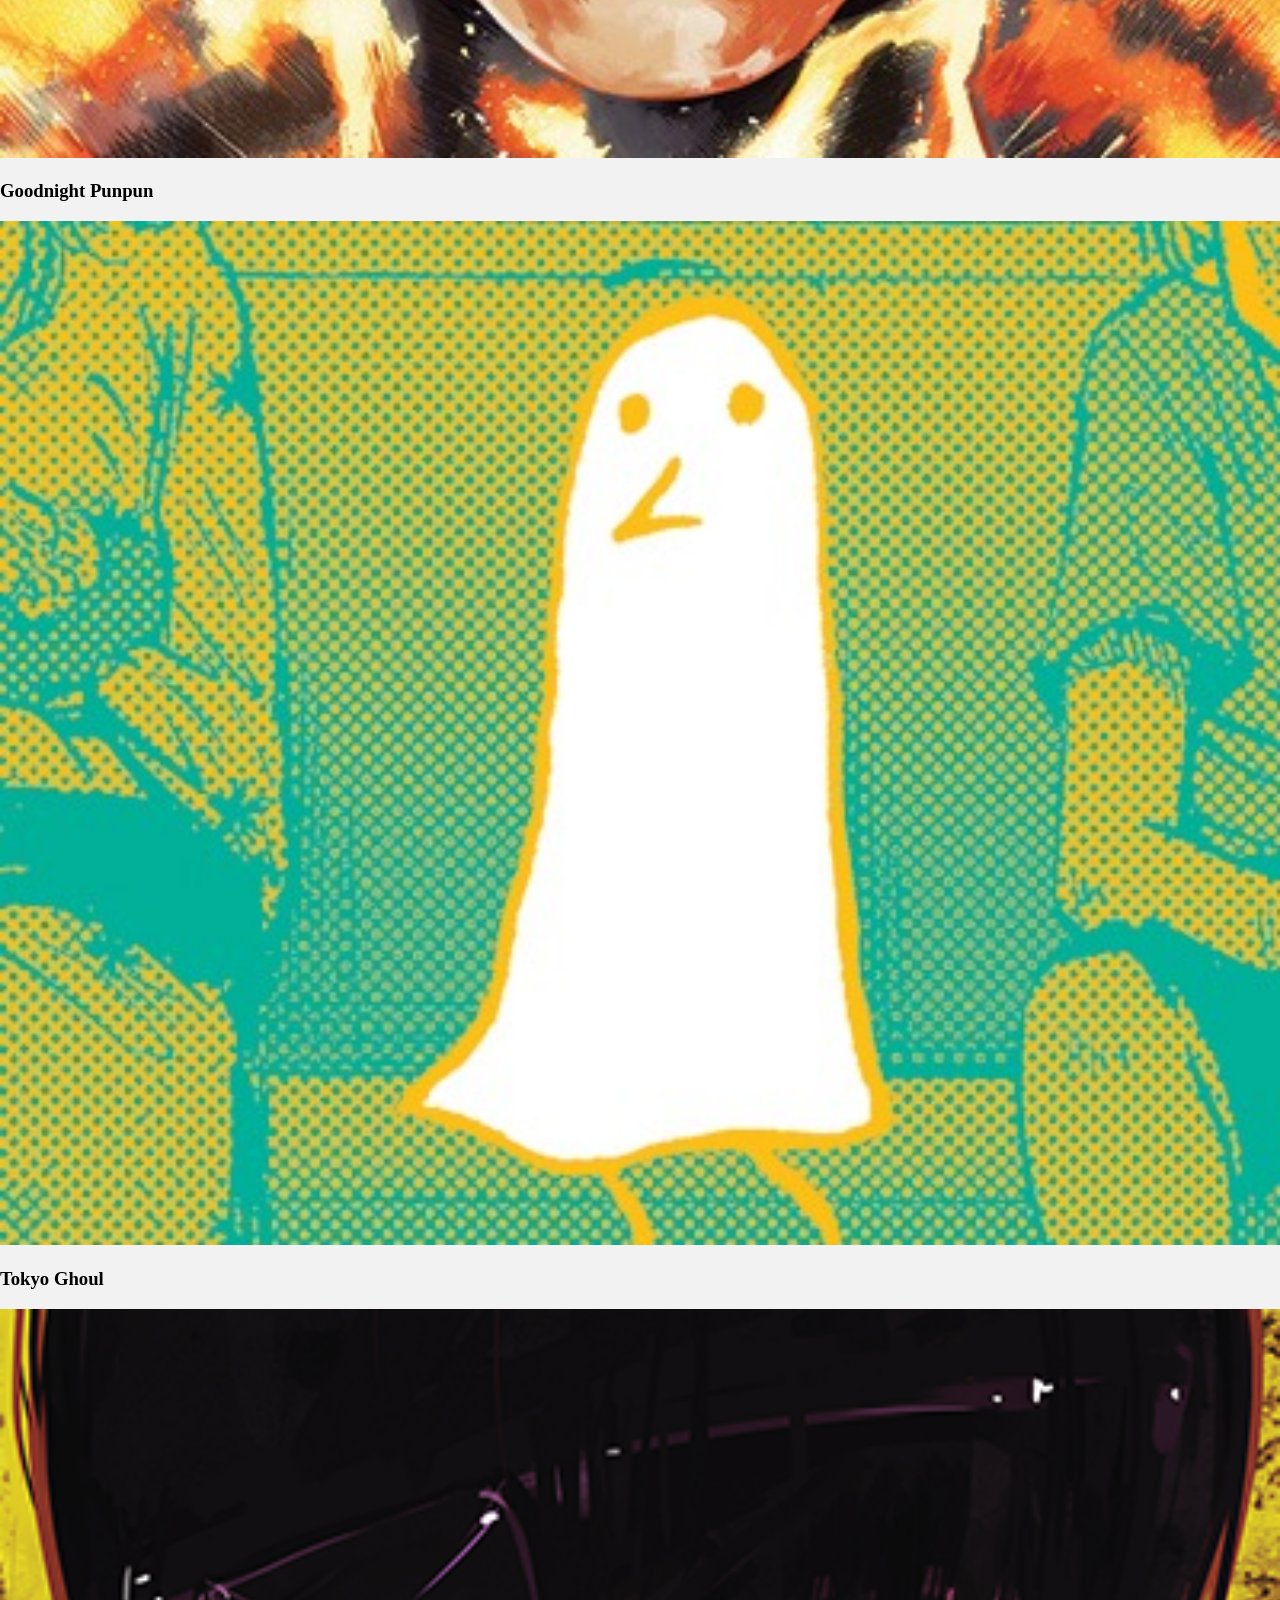
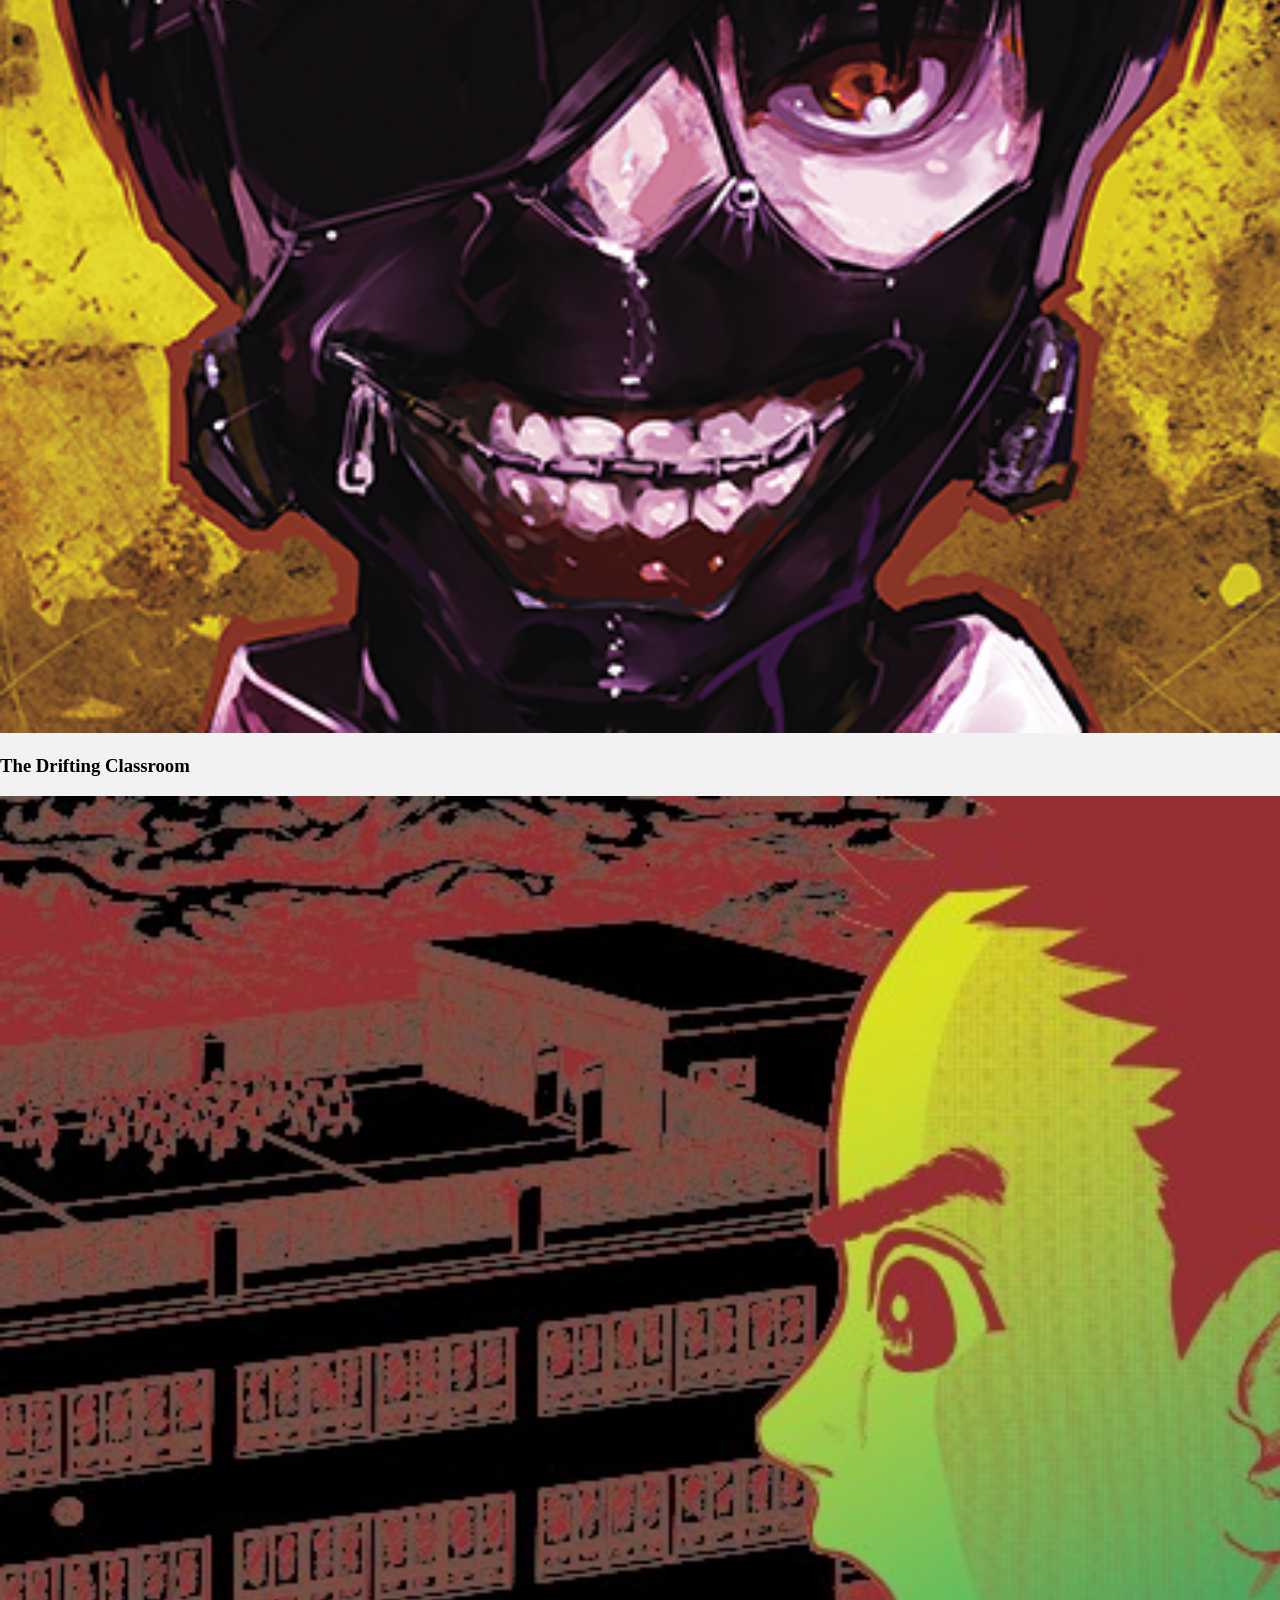
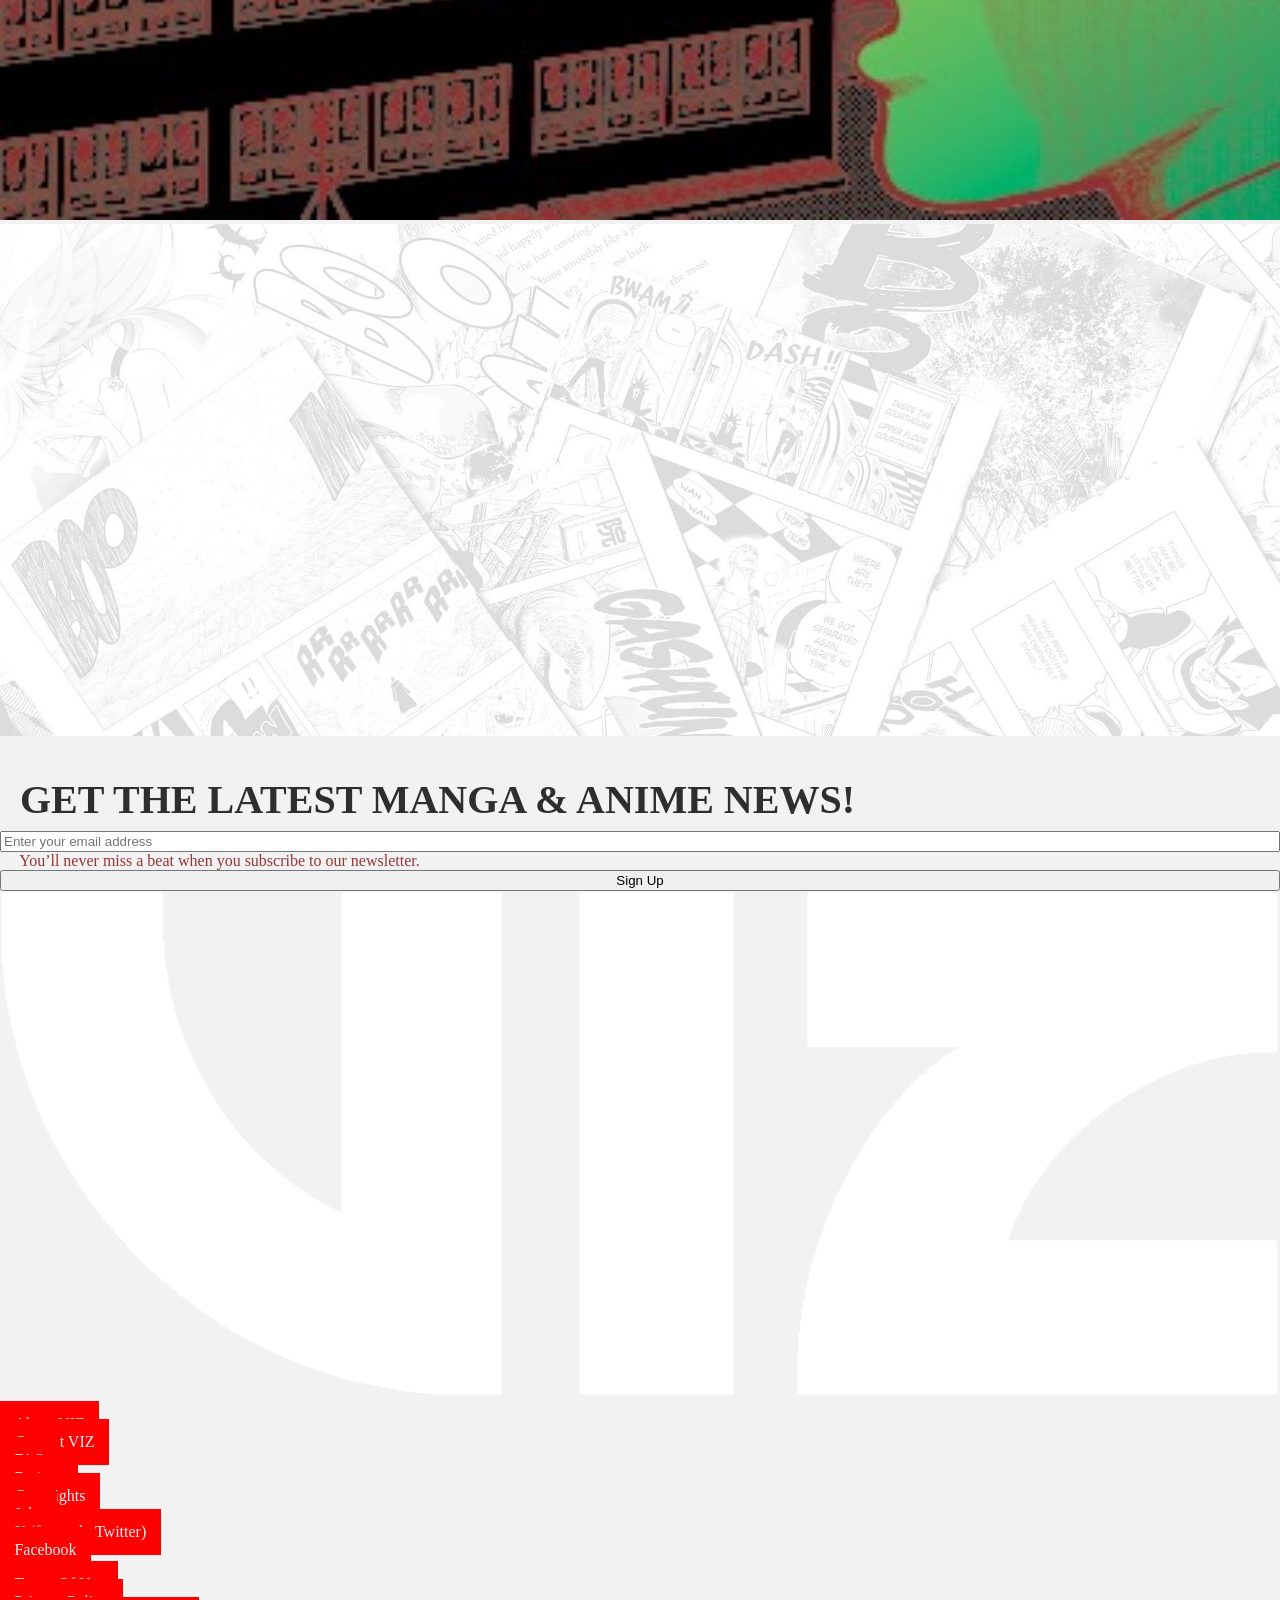
==== commit f724b7e8: "Add files via upload" ====
--- a/index.html
+++ b/index.html
@@ -30,7 +30,7 @@
 			    <li>More</li>
 		    </ul>
 		    <input type="search">
-		    <ul class="tweedenav">
+		    <ul>
 			   <li>Manga & Anime Favorites</li>
 			   <li><a href="#">Naruto</a></li>
 			   <li><a href="#">Pokémon</a></li>
@@ -73,7 +73,7 @@
         <p>Jump to: <a href="#">Series</a></p>
         <p>Welcome to the Ito-verse of cosmic horror.</p>
         <details>
-          <summary>More about Junji Ito</summary>
+          <summary>Junji Ito</summary>
           <p>
             Junji Ito seamlessly weaves the unknowable into cosmic horrors that
             exceed the boundaries of manga. His works subvert the genre by
@@ -107,8 +107,11 @@
               src="images/carousel-image-uzumaki.jpg"
               alt="an illustration of a man sticking his tongue out in a perfect spiral"
             />
-            <a href="#">Watch trailer</a>
-            <a href="#">Order now</a>
+            <!-- section of article? -->
+            <section>
+              <button>Watch trailer</button>
+              <a href="#">Order now</a>
+            </section>
           </li>
           <li>
             <h2>What Fear Awaits?</h2>
@@ -120,8 +123,10 @@
               src="images/carousel-image-TheLiminalZone.jpg"
               alt="an illustration of a woman covered with wires and gold criles from the manga cover of The Liminal Zone vol 2"
             />
-            <a href="#">Watch trailer</a>
-            <a href="#">Read preview</a>
+            <section>
+              <button>Watch trailer</button>
+              <a href="#">Read preview</a>
+            </section>
           </li>
           <li>
             <h2>A Sneak Peek at Uncanny: The Origins of Fear</h2>
@@ -130,8 +135,10 @@
               src="images/carousel-image-tomie.jpg"
               alt="an illustration of a woman colored in red looking troubled into the camera"
             />
-            <a href="#">Watch trailer</a>
-            <a href="#">Learn more</a>
+            <section>
+              <button>Watch trailer</button>
+              <a href="#">Learn more</a>
+            </section>
           </li>
           <li>
             <h2>The Spiral Is Inescapable</h2>
@@ -143,8 +150,10 @@
               src="images/carousel-image-uzumaki2.jpg"
               alt="an illustration where on one side a man is upside down and on the other side a woman, with spirals of different sizes behind them"
             />
-            <a href="#">Watch trailer</a>
-            <a href="#">Order now</a>
+            <section>
+              <button>Watch trailer</button>
+              <a href="#">Order now</a>
+            </section>
           </li>
           <li>
             <h2>Discover the True Meaning of Terror</h2>
@@ -156,8 +165,10 @@
               src="images/carousel-image-soichi.jpg"
               alt="an illustration of a boy grinning with nails between his teeth, holding a doll in his right hand and a hammer in his left hand"
             />
-            <a href="#">Watch trailer</a>
-            <a href="#">Read preview</a>
+            <section>
+              <button>Watch trailer</button>
+              <a href="#">Read preview</a>
+            </section>
           </li>
         </ul>
       </section>
--- a/styles/style.css
+++ b/styles/style.css
@@ -12,17 +12,20 @@
 /*********************/
 :root {
   /* startje */
-  --color-text: #111;
-  --color-background: #eee;
-  --color-header: white;
+  --color-text: #2e2e2e;
+  --color-background: #f2f2f2;
+  --color-header: #f2f2f2;
   --color-menu: #2e2e2e;
-  --color-button: #fe0000;
+  --color-accent: #fe0000;
   --color-shadow: #000;
-}
-
-/*********************/
+  --color-accent2: #ffce58;
+  --color-accent3: #953737;
+  --color-carousel: #999;
+}
+
+/*********/
 /* FONTS */
-/*********************/
+/*********/
 
 @font-face {
   font-family: "Circular";
@@ -50,7 +53,7 @@
 
 body {
   margin: 0;
-  font-family: "circular", sans-serif;
+  background-color: var(--color-background);
 }
 
 /* header styling */
@@ -91,7 +94,7 @@
 }
 
 h1 {
-  background-color: var(--color-button);
+  background-color: var(--color-accent);
   padding: 0.3em 1em 0em 01em;
   margin: 0;
 }
@@ -138,11 +141,11 @@
   padding-top: 1.2em;
 }
 
-.tweedenav li:nth-of-type(1) {
-  color: var(--color-button);
-}
-
-.tweedenav {
+ul:nth-of-type(2) li:nth-of-type(1) {
+  color: var(--color-accent);
+}
+
+ul:nth-of-type(2) {
   font-family: "Circular";
   text-transform: capitalize;
   font-size: 1em;
@@ -199,4 +202,18 @@
 
 ul {
   list-style: none;
-}
+  padding: 0;
+}
+
+img {
+  width: 100%;
+}
+
+h2 {
+  font-family: "circular-thick";
+  text-transform: uppercase;
+}
+
+p {
+  font-family: "Circular";
+}
--- a/styles/index.css
+++ b/styles/index.css
@@ -1,67 +1,260 @@
-img {
-  width: 100%;
-}
-
-h2 {
-  font-family: "circular-thick";
-  text-transform: uppercase;
-}
-
 /****************/
 /*   SECTION 1  */
 /****************/
 
 section:nth-of-type(1) {
   display: grid;
-  grid-template-rows: 1fr 1fr 1fr 1fr 1fr 1fr;
-}
-
-section img:nth-of-type(1) {
+}
+
+section:nth-of-type(1) img {
   grid-row-start: 1;
   grid-row-end: 2;
 }
 
-section ul:nth-of-type(1) {
+section:nth-of-type(1) ul {
   grid-row-start: 2;
   grid-row-end: 3;
 
-  /* display: grid; */
-  grid-template-columns: 8em 1fr 1fr;
-  grid-template-rows: 1fr 1fr 1fr;
-}
-
-section p:nth-of-type(1) {
+  display: grid;
+
+  grid-template-columns: max-content max-content max-content;
+  grid-template-rows: max-content max-content;
+
+  margin-top: 1.8em;
+  margin-bottom: 0;
+  padding-left: 1.2em;
+  padding-right: 1.2em;
+}
+
+section:nth-of-type(1) li {
+  margin: 0 1em 1em 0;
+}
+
+section:nth-of-type(1) li:nth-of-type(1) {
+  font-family: "circular-thick";
+  background-color: var(--color-accent2);
+
+  padding: 0.2em 0.4em 0.2em 0.4em;
+}
+
+section:nth-of-type(1) h2 {
+  font-size: 2.5em;
+  color: var(--color-menu);
+
+  padding-left: 0.5em;
+  margin: 0.5em 0 0.2em 0;
+}
+
+section:nth-of-type(1) p {
+  margin: 0;
+  color: var(--color-text);
+}
+
+section:nth-of-type(1) p:nth-of-type(2) {
+  font-family: "Circular-thick";
+  font-size: 1.7em;
+
+  padding-left: 0.5em;
+}
+
+section:nth-of-type(1) p:nth-of-type(1) {
   grid-row-start: 3;
   grid-row-end: 4;
-}
-
-section a:nth-of-type(1) {
+
+  padding-left: 1.2em;
+
+  text-decoration: none;
+  color: var(--color-accent3);
+  margin: 0;
+}
+
+section:nth-of-type(1) p a {
+  color: var(--color-accent3);
+}
+
+section:nth-of-type(1) p a:hover {
+  color: var(--color-accent);
+  text-decoration: underline;
+}
+
+section:nth-of-type(1) a {
   font-family: "Circular";
   text-decoration: none;
   color: var(--color-text);
 }
 
-section li:nth-of-type(6) {
-  grid-column-start: 1;
-  grid-column-end: 2;
+section:nth-of-type(1) ul li:nth-of-type(1) a {
+  font-family: "Circular-thick";
+  text-decoration: none;
+}
+
+section details {
+  margin: 1.5em 0 1.5em 0;
+  padding: 0 1.2em 0 1.2em;
+}
+
+section details summary {
+  font-family: "Circular";
+  font-size: 1.25em;
+  cursor: pointer;
+  list-style: none;
+}
+
+section details summary:hover {
+  color: var(--color-accent);
+  text-decoration: underline;
+}
+
+/* Sanne heeft deze code getypt */
+summary::before {
+  content: "More about ";
+}
+
+details[open] summary::before {
+  content: "Less about ";
+}
+
+summary::after {
+  content: "⏷";
+  display: inline-block;
+  margin-left: 0.25em;
+}
+
+section details p {
+  color: var(--color-text);
+}
+
+section details p:last-of-type {
+  color: var(--color-text);
+  font-family: "Circular";
 }
 
 /****************/
 /*   CAROUSEL   */
 /****************/
 
-section ul:nth-of-type(2) {
+main section:nth-of-type(2) ul {
+  background-color: var(--color-menu);
+  color: var(--color-background);
+
   display: flex;
-  background-color: black;
-}
-
-/* section ul li {
+  /* gap: 1em; */
+  overflow: auto;
+
+  scroll-snap-type: x mandatory;
+
+  scroll-behavior: smooth;
+
+  overscroll-behavior-x: contain;
+
+  anchor-name: --carousel;
+}
+
+main section:nth-of-type(2) ul {
+  scroll-marker-group: after;
+
+  &::scroll-marker-group {
+    position: fixed;
+    position-anchor: --carousel;
+    position-area: block-end;
+    position-visibility: always;
+    margin: 10px;
+
+    display: grid;
+    grid-auto-columns: 20px;
+    grid-auto-flow: column;
+    gap: 10px;
+  }
+
+  > li {
+    &::scroll-marker {
+      content: "" / attr(data-label);
+
+      width: 1em;
+      height: 0.5em;
+      background-color: var(--color-carousel);
+    }
+
+    &::scroll-marker:target-current {
+      background: var(--color-accent);
+    }
+  }
+}
+
+main section:nth-of-type(2) ul {
+  &::scroll-button(*) {
+    position: fixed;
+    border: none;
+    cursor: pointer;
+
+    position-anchor: --carousel;
+
+    position-visibility: always;
+    font-family: "Material Symbols Outlined";
+  }
+
+  &::scroll-button(right) {
+    position-area: bottom center;
+    justify-self: end;
+    content: "⏵" / "Next";
+  }
+
+  &::scroll-button(left) {
+    position-area: bottom center;
+    justify-self: start;
+    content: "⏴" / "Previous";
+  }
+}
+
+main section:nth-of-type(2) li {
   display: grid;
-  grid-template-columns: 1fr 1fr;
-  grid-template-rows: 1fr 1fr 1fr 1fr;
-} */
-
-/* section ul li img {
-  grid-column-start: 1;
-  grid-column-end: -1;
-} */
+  grid-template-rows: max-content max-content max-content 1fr 1fr;
+  grid-template-columns: 1fr;
+
+  flex-basis: 23em;
+  aspect-ratio: 1/1;
+
+  flex-shrink: 0;
+
+  scroll-snap-align: center;
+}
+
+section:nth-of-type(2) h2 {
+  font-size: 1.25em;
+  padding-left: 1.25em;
+  padding-right: 1.25em;
+}
+
+section:nth-of-type(2) p {
+  margin-top: 0;
+  font-size: 1em;
+  padding-left: 1.25em;
+  padding-right: 1.25em;
+}
+
+section:nth-of-type(2) img {
+  grid-row-start: 1;
+  grid-row-end: 2;
+}
+
+section:nth-of-type(2) a,
+section:nth-of-type(2) button {
+  font-family: "Circular-thick";
+  font-size: 1em;
+
+  border: none;
+  text-decoration: none;
+  cursor: pointer;
+  color: var(--color-background);
+  background-color: var(--color-accent);
+
+  padding: 0.9em;
+
+  justify-items: center;
+}
+
+section:nth-of-type(2) section {
+  display: flex;
+  gap: 1em;
+  padding-left: 1.5em;
+}
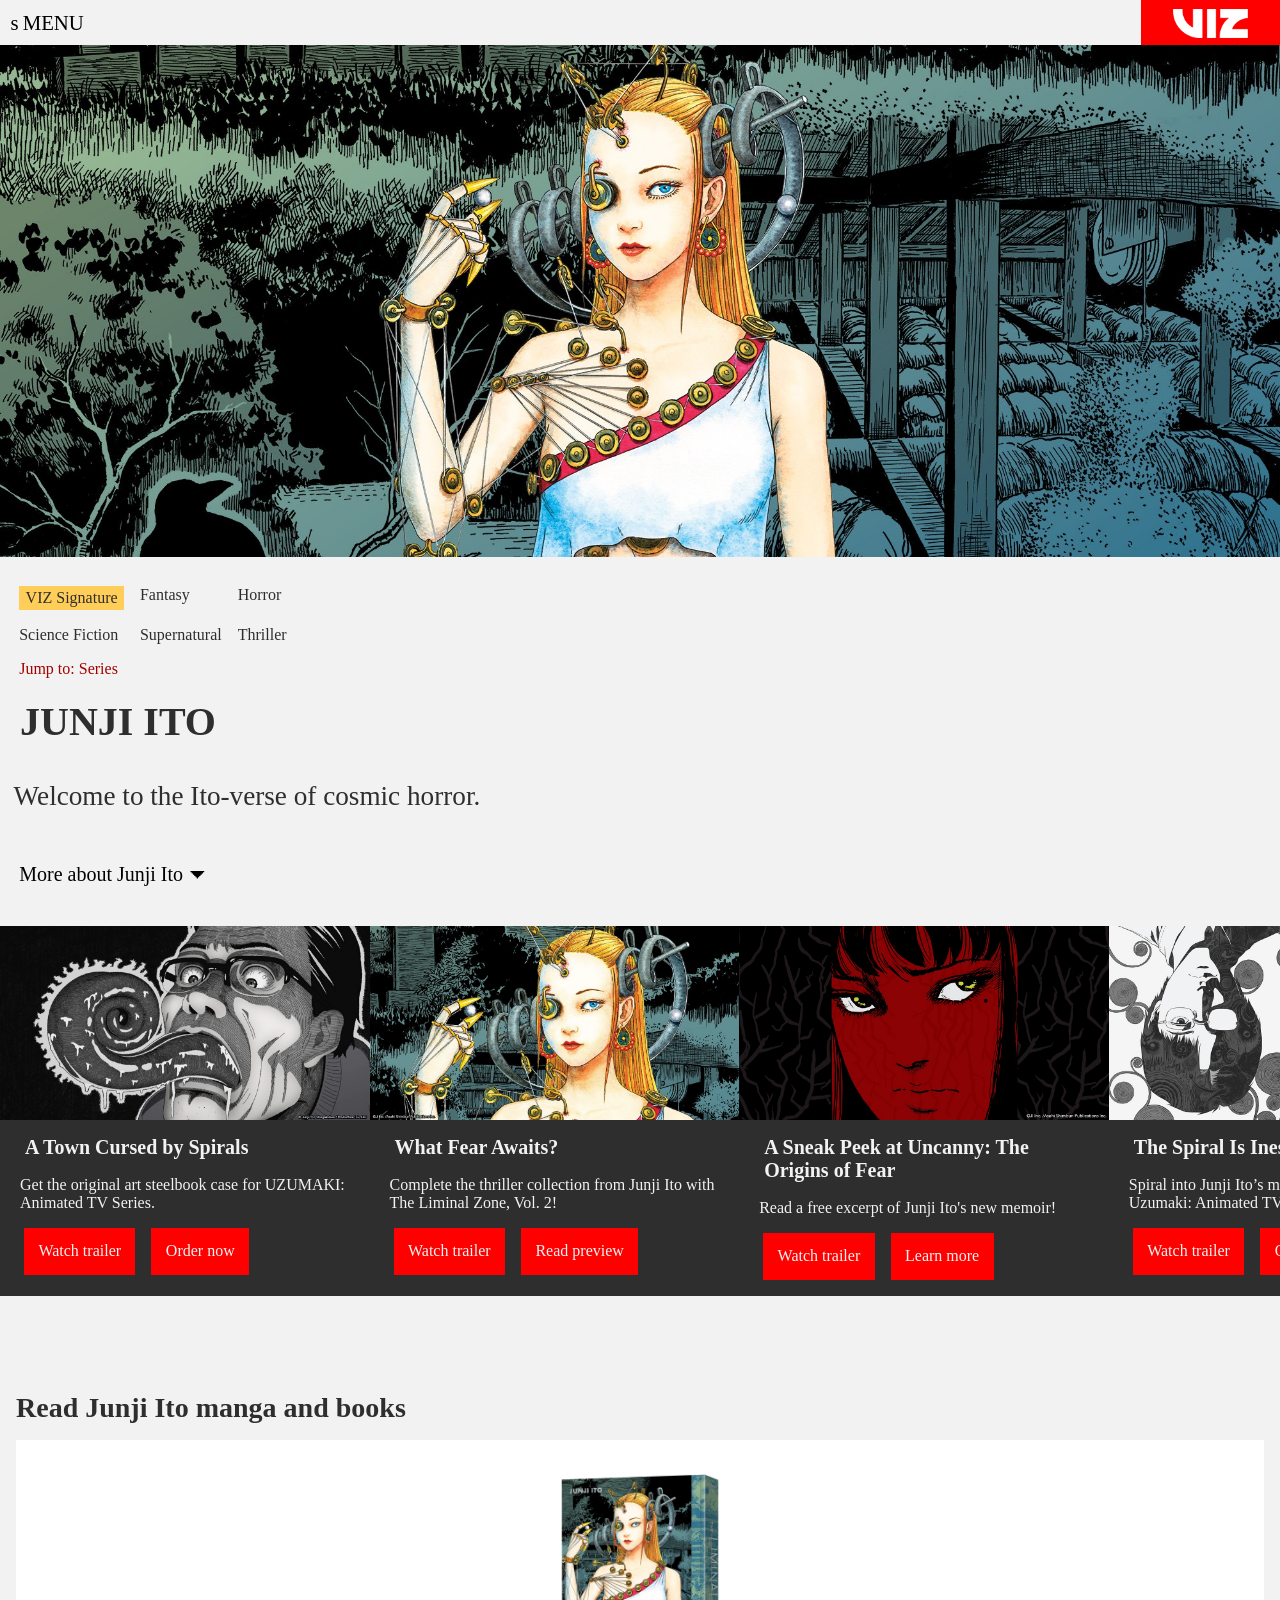
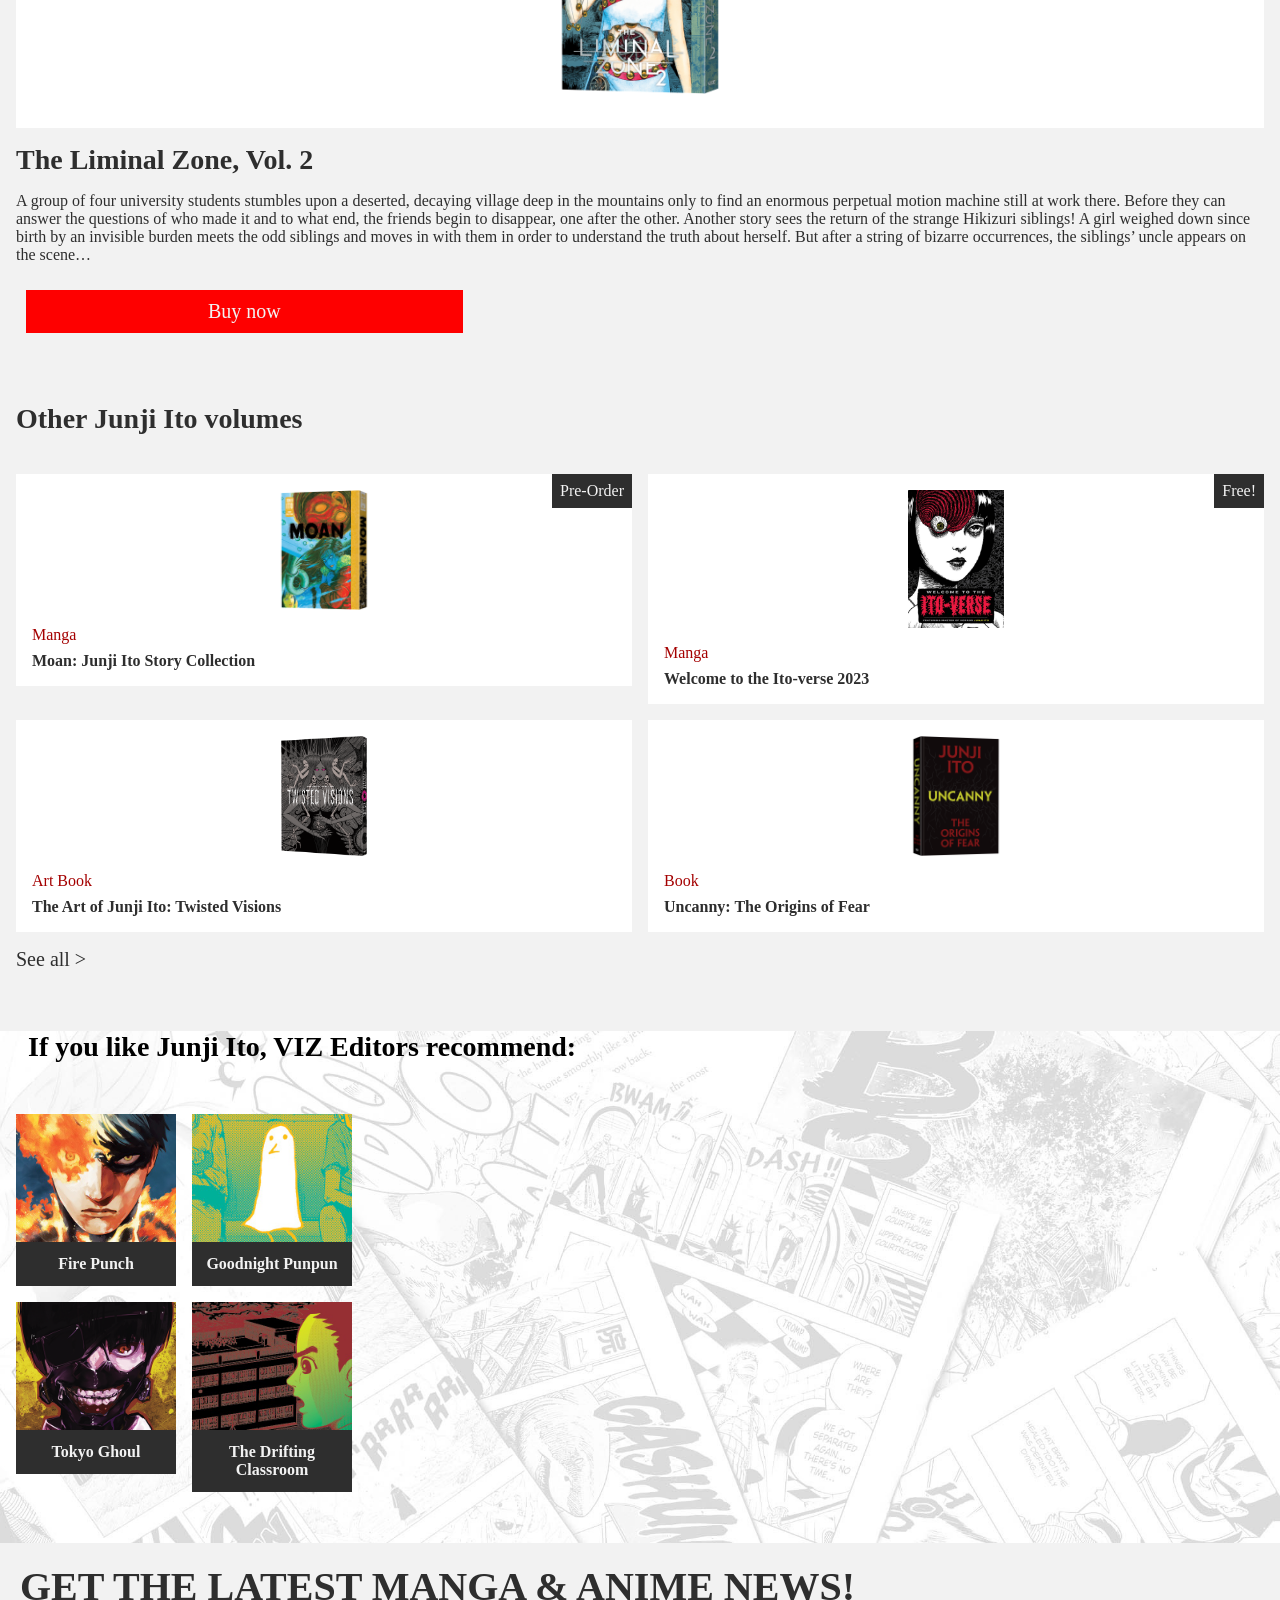
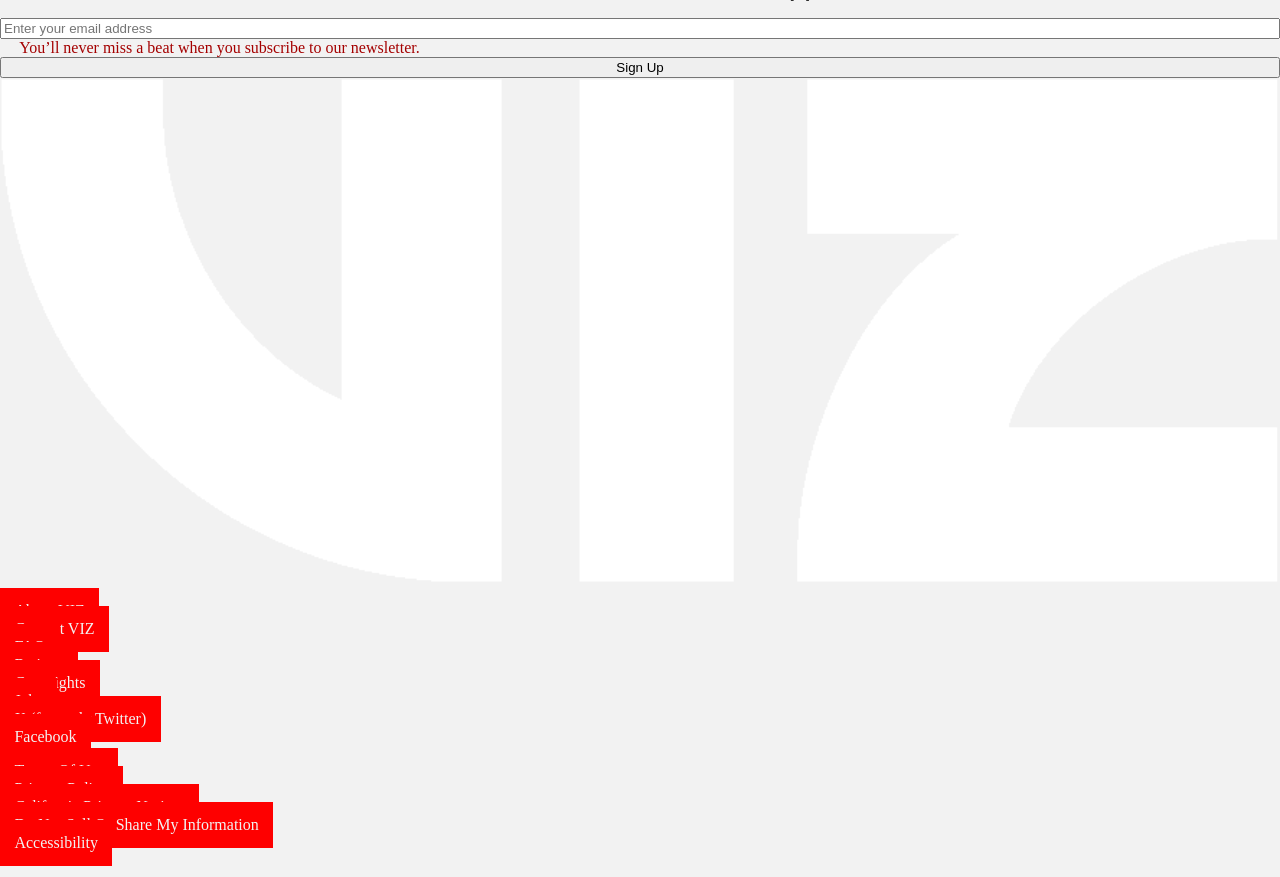
==== commit 81080d04: "Add files via upload" ====
--- a/index.html
+++ b/index.html
@@ -186,10 +186,12 @@
           order to understand the truth about herself. But after a string of
           bizarre occurrences, the siblings’ uncle appears on the scene…
         </p>
-        <img
-          src="images/mangacover-image-theliminalzonevol2.png"
-          alt="a manga cover of an illustrated woman covered with wires and gold criles"
-        />
+        <a href="#">
+         <img
+            src="images/mangacover-image-theliminalzonevol2.png"
+            alt="a manga cover of an illustrated woman covered with wires and gold criles"
+          />
+        </a>
         <a href="#">Buy now</a>
 
         <h2>Other Junji Ito volumes</h4>
@@ -237,46 +239,53 @@
             </a>
           </li>
         </ul>
-        <a href="#">See all</a>
+        <a href="#">See all ></a>
       </section>
       <section>
         <h2>If you like Junji Ito, VIZ Editors recommend:</h2>
         <ul>
           <li>
-            <h3>Fire Punch</h3>
-            <img
+            <a href="#">
+              <h3>Fire Punch</h3>
+              <img
               src="images/image-firepunch.jpg"
               alt="an illustration of a man menacingly looking forward with the leftside of his face and body covered in fire"
-            />
-          </li>
-          <li>
-            <h3>Goodnight Punpun</h3>
-            <img
+              />
+            </a>  
+          </li>
+          <li>
+            <a href="#">
+              <h3>Goodnight Punpun</h3>
+              <img
               src="images/image-goodnightpunpun.jpg"
               alt="an illustration of a ghost like figure sitting on a bench with people sitting next to him"
-            />
-          </li>
-          <li>
-            <h3>Tokyo Ghoul</h3>
-            <img
+              />
+            </a>
+          </li>
+          <li>
+            <a href="#">
+              <h3>Tokyo Ghoul</h3>
+              <img
               src="images/image-tokyoghoul.png"
               alt="an illustration of a boy with his face covered by a mask except his right eye"
-            />
-          </li>
-          <li>
-            <h3>The Drifting Classroom</h3>
-            <img
+              />
+            </a>
+          </li>
+          <li>
+            <a href="#">
+              <h3>The Drifting Classroom</h3>
+              <img
               src="images/image-thedriftingclassroom.jpg"
               alt="an illustration of a boy on the right side looking shocked as he looks to his left at a school building"
-            />
-          </li>
-          <li>
-            <img
-              src="images/background-image.jpg"
-              alt="A collage of black and white manga pages"
-            />
+              />
+            </a>
           </li>
         </ul>
+        
+        <img
+        src="images/background-image.jpg"
+        alt="A collage of black and white manga pages"
+        />
       </section>
     </main>
 
--- a/styles/style.css
+++ b/styles/style.css
@@ -19,8 +19,10 @@
   --color-accent: #fe0000;
   --color-shadow: #000;
   --color-accent2: #ffce58;
-  --color-accent3: #953737;
+  --color-accent3: #a40000;
   --color-carousel: #999;
+  --color-white: #fff;
+  --color-text-footer: #bfbfbf;
 }
 
 /*********/
@@ -209,11 +211,6 @@
   width: 100%;
 }
 
-h2 {
-  font-family: "circular-thick";
-  text-transform: uppercase;
-}
-
 p {
   font-family: "Circular";
 }
--- a/styles/index.css
+++ b/styles/index.css
@@ -39,6 +39,8 @@
 
 section:nth-of-type(1) h2 {
   font-size: 2.5em;
+  font-family: "circular-thick";
+  text-transform: uppercase;
   color: var(--color-menu);
 
   padding-left: 0.5em;
@@ -46,18 +48,17 @@
 }
 
 section:nth-of-type(1) p {
-  margin: 0;
   color: var(--color-text);
 }
 
-section:nth-of-type(1) p:nth-of-type(2) {
+section:nth-of-type(1) > p:nth-of-type(2) {
   font-family: "Circular-thick";
   font-size: 1.7em;
 
-  padding-left: 0.5em;
-}
-
-section:nth-of-type(1) p:nth-of-type(1) {
+  padding: 0 0.5em 0 0.5em;
+}
+
+section:nth-of-type(1) > p:nth-of-type(1) {
   grid-row-start: 3;
   grid-row-end: 4;
 
@@ -120,13 +121,23 @@
   margin-left: 0.25em;
 }
 
+details[open] summary::after {
+  content: "⏶";
+}
+
 section details p {
-  color: var(--color-text);
+  font-size: 1.25em;
+  line-height: 1.5em;
 }
 
 section details p:last-of-type {
-  color: var(--color-text);
-  font-family: "Circular";
+  font-size: 1em;
+  line-height: 1.5em;
+}
+
+section details a:last-of-type:hover {
+  color: var(--color-accent);
+  text-decoration: underline;
 }
 
 /****************/
@@ -138,7 +149,6 @@
   color: var(--color-background);
 
   display: flex;
-  /* gap: 1em; */
   overflow: auto;
 
   scroll-snap-type: x mandatory;
@@ -161,22 +171,24 @@
     margin: 10px;
 
     display: grid;
-    grid-auto-columns: 20px;
+    grid-auto-columns: 1.8em;
     grid-auto-flow: column;
     gap: 10px;
+
+    margin: 1em;
   }
 
   > li {
     &::scroll-marker {
       content: "" / attr(data-label);
 
-      width: 1em;
+      width: 1.7em;
       height: 0.5em;
       background-color: var(--color-carousel);
     }
 
     &::scroll-marker:target-current {
-      background: var(--color-accent);
+      background: var(--color-accent3);
     }
   }
 }
@@ -186,6 +198,7 @@
     position: fixed;
     border: none;
     cursor: pointer;
+    font-size: 2em;
 
     position-anchor: --carousel;
 
@@ -197,21 +210,23 @@
     position-area: bottom center;
     justify-self: end;
     content: "⏵" / "Next";
+    margin: 0 0.5em 0 0;
   }
 
   &::scroll-button(left) {
     position-area: bottom center;
     justify-self: start;
     content: "⏴" / "Previous";
+    margin: 0 0 0 0.5em;
   }
 }
 
 main section:nth-of-type(2) li {
   display: grid;
-  grid-template-rows: max-content max-content max-content 1fr 1fr;
+  grid-template-rows: max-content max-content max-content 1fr 1fr 1em;
   grid-template-columns: 1fr;
 
-  flex-basis: 23em;
+  flex-basis: 23.1em;
   aspect-ratio: 1/1;
 
   flex-shrink: 0;
@@ -221,6 +236,8 @@
 
 section:nth-of-type(2) h2 {
   font-size: 1.25em;
+  font-family: "circular-thick";
+
   padding-left: 1.25em;
   padding-right: 1.25em;
 }
@@ -253,8 +270,243 @@
   justify-items: center;
 }
 
+section:nth-of-type(2) a:hover,
+section:nth-of-type(2) button:hover {
+  background-color: var(--color-accent3);
+}
+
 section:nth-of-type(2) section {
   display: flex;
   gap: 1em;
   padding-left: 1.5em;
 }
+
+/****************/
+/*   SECTION 3  */
+/****************/
+
+/* titel en tekst */
+section:nth-of-type(3) {
+  padding: 5em 1em 3.75em 1em;
+
+  display: grid;
+  grid-template-rows: max-content 20em max-content max-content max-content max-content max-content;
+
+  color: var(--color-text);
+}
+
+section:nth-of-type(3) h2:nth-of-type(1),
+section:nth-of-type(3) h3 {
+  font-family: "circular-thick";
+  font-size: 1.75em;
+
+  margin: 0;
+}
+
+section:nth-of-type(3) > a:nth-of-type(1) {
+  grid-row-start: 2;
+  grid-row-end: 3;
+
+  display: grid;
+
+  background-color: var(--color-white);
+
+  margin: 1em 0 1em 0;
+}
+
+section:nth-of-type(3) > a img {
+  justify-self: center;
+  align-self: center;
+  width: 11em;
+
+  transition: 0.5s;
+}
+
+section:nth-of-type(3) > a img:hover {
+  width: 11.5em;
+}
+
+section:nth-of-type(3) > a:nth-of-type(2) {
+  font-family: "Circular-thick";
+  font-size: 1.25em;
+  text-decoration: none;
+  color: var(--color-background);
+  background-color: var(--color-accent);
+
+  text-align: center;
+  width: 35%;
+  padding: 0.5em 0.9em 0.5em 0.9em;
+  margin: 0.5em 0 0 0.5em;
+}
+
+section:nth-of-type(3) a:nth-of-type(2):hover {
+  background-color: var(--color-accent3);
+}
+
+/* kaartjes */
+section:nth-of-type(3) h2:nth-of-type(2) {
+  font-family: "Circular";
+  font-size: 1.75em;
+
+  margin-top: 2.5em;
+}
+
+section:nth-of-type(3) ul {
+  grid-row-start: 7;
+  grid-row-end: 8;
+
+  padding-right: 1em;
+
+  display: grid;
+  grid-template-columns: 50% 50%;
+  gap: 1em;
+}
+
+section:nth-of-type(3) li a {
+  display: grid;
+  grid-template-rows: max-content max-content max-content max-content 1em;
+  grid-template-columns: 1fr max-content;
+
+  font-family: "Circular";
+  font-size: 1em;
+  text-decoration: none;
+
+  background-color: var(--color-white);
+}
+
+section:nth-of-type(3) li a img {
+  grid-row-start: 1;
+  grid-row-end: 2;
+  grid-column-start: 1;
+  grid-column-end: 3;
+  justify-self: center;
+
+  width: 6em;
+  padding: 1em 0 1em 0;
+
+  transition: 0.2s;
+}
+
+section:nth-of-type(3) li a img:hover {
+  width: 6.5em;
+}
+
+section:nth-of-type(3) li a h4 {
+  grid-row-start: 3;
+  grid-row-end: 4;
+  grid-column-start: 1;
+  grid-column-end: 3;
+
+  color: var(--color-text);
+  padding: 0 1em 0 1em;
+  margin: 0;
+}
+
+section:nth-of-type(3) ul li a p:nth-of-type(1) {
+  grid-column-start: 1;
+  grid-column-end: 3;
+
+  color: var(--color-accent3);
+  padding-left: 1em;
+  margin: 0 0 0.5em 0;
+}
+
+section:nth-of-type(3) li a p:nth-of-type(2) {
+  grid-row-start: 1;
+  grid-row-end: 2;
+  grid-column-start: 2;
+  grid-column-end: 3;
+
+  align-self: start;
+  justify-self: end;
+  z-index: 1;
+  padding: 0.5em;
+  margin: 0;
+
+  color: var(--color-background);
+  background-color: var(--color-text);
+}
+
+/* see all link */
+section:nth-of-type(3) > a:last-of-type {
+  font-family: "Circular-thick";
+  font-size: 1.25em;
+  text-decoration: none;
+  color: var(--color-text);
+}
+
+section:nth-of-type(3) > a:last-of-type:hover {
+  color: var(--color-accent);
+  text-decoration: underline;
+}
+
+/****************/
+/*   SECTION 4  */
+/****************/
+
+section:nth-of-type(4) {
+  display: grid;
+  grid-template-rows: max-content max-content max-content;
+  grid-template-columns: 1fr;
+}
+
+section:nth-of-type(4) h2 {
+  font-family: "Circular";
+  font-size: 1.75em;
+
+  padding: 0 1em 0 1em;
+  margin: 0;
+
+  grid-row-start: 1;
+  grid-row-end: 2;
+  grid-column-start: 1;
+  grid-column-end: 2;
+  z-index: 1;
+}
+
+section:nth-of-type(4) ul {
+  padding: 1em;
+
+  display: grid;
+  grid-template-rows: max-content max-content;
+  grid-template-columns: 10em 10em;
+  gap: 1em;
+
+  grid-row-start: 2;
+  grid-row-end: 3;
+  grid-column-start: 1;
+  grid-column-end: 2;
+  z-index: 1;
+}
+
+section:nth-of-type(4) li a {
+  display: grid;
+  grid-template-rows: max-content max-content;
+
+  text-decoration: none;
+}
+
+section:nth-of-type(4) a h3 {
+  grid-row-start: 2;
+  grid-row-end: 3;
+
+  font-family: "Circular";
+  font-size: 1em;
+  text-align: center;
+  color: var(--color-background);
+  background-color: var(--color-text);
+
+  margin: 0;
+  padding: 0.8em 0.5em 0.8em 0.5em;
+}
+
+section:nth-of-type(4) a h3:hover {
+  background-color: var(--color-accent3);
+}
+
+section:nth-of-type(4) > img {
+  grid-row-start: 1;
+  grid-row-end: 3;
+  grid-column-start: 1;
+  grid-column-end: -1;
+}
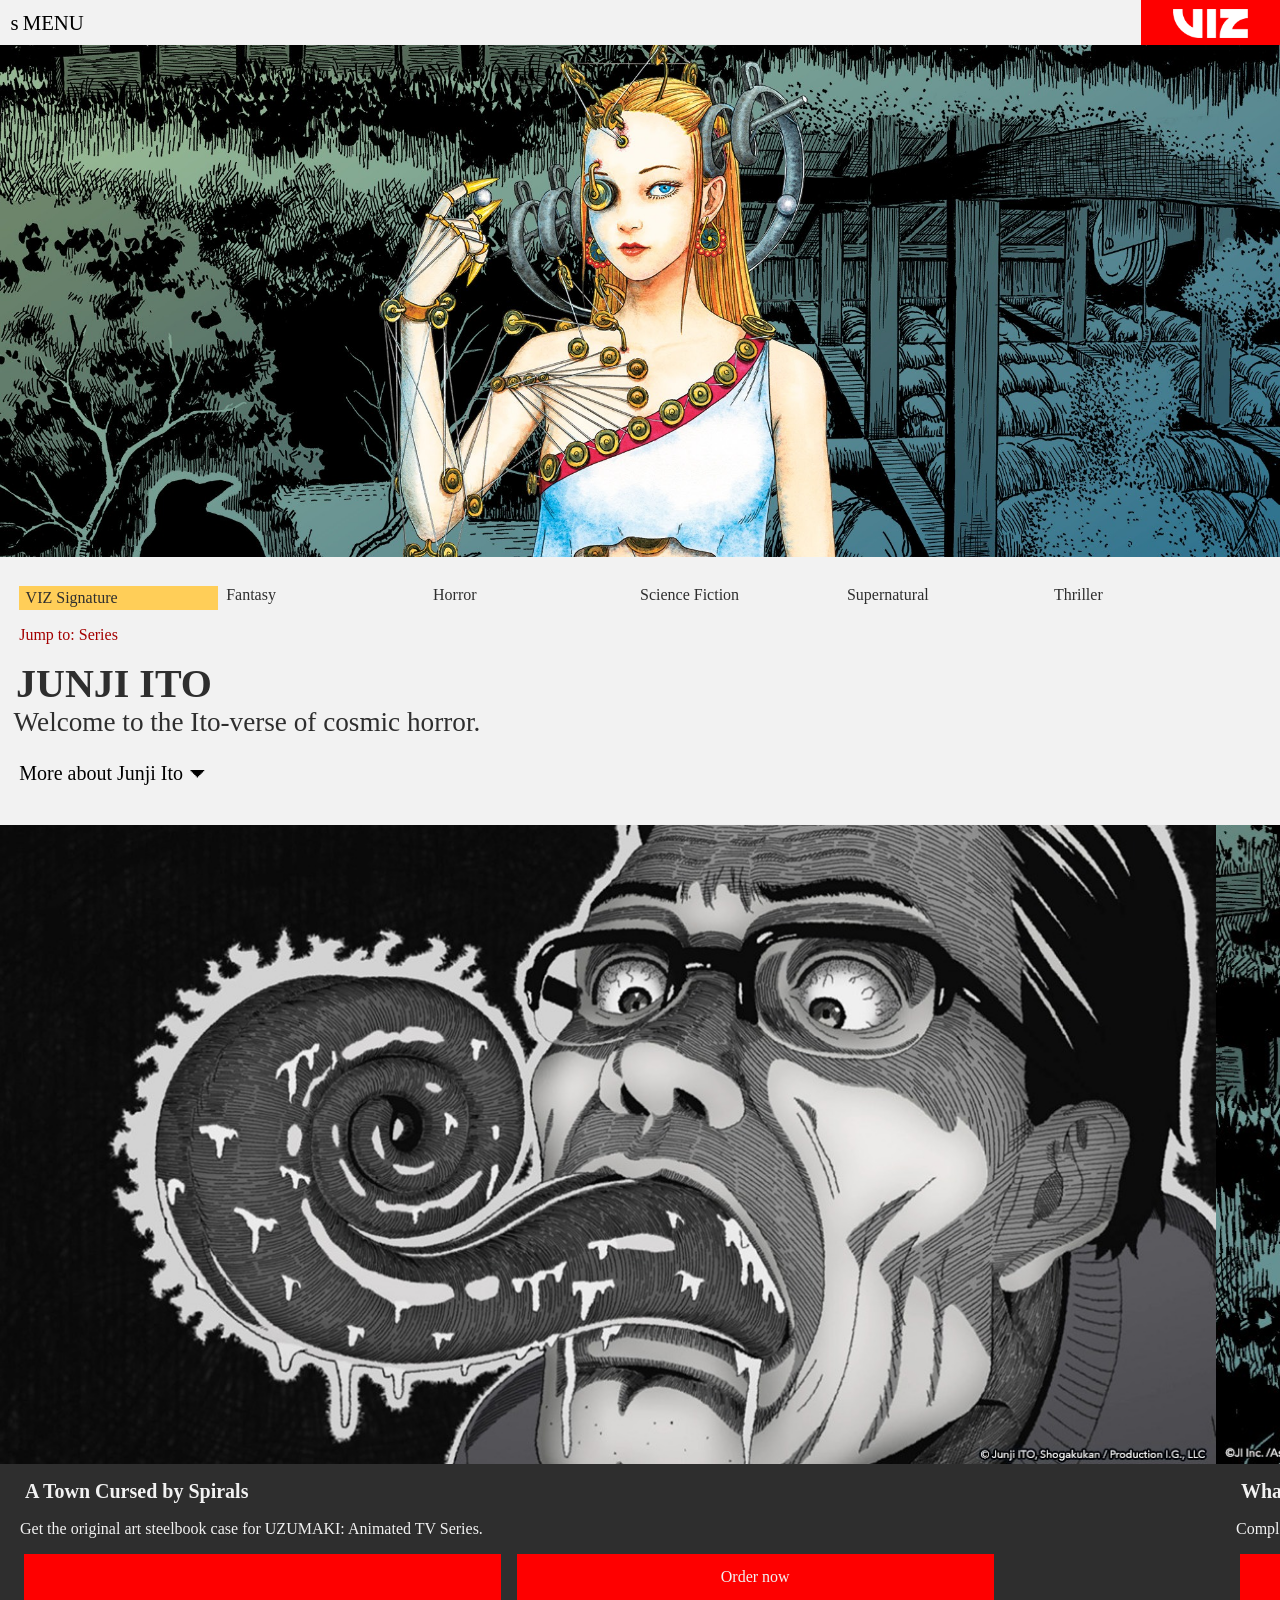
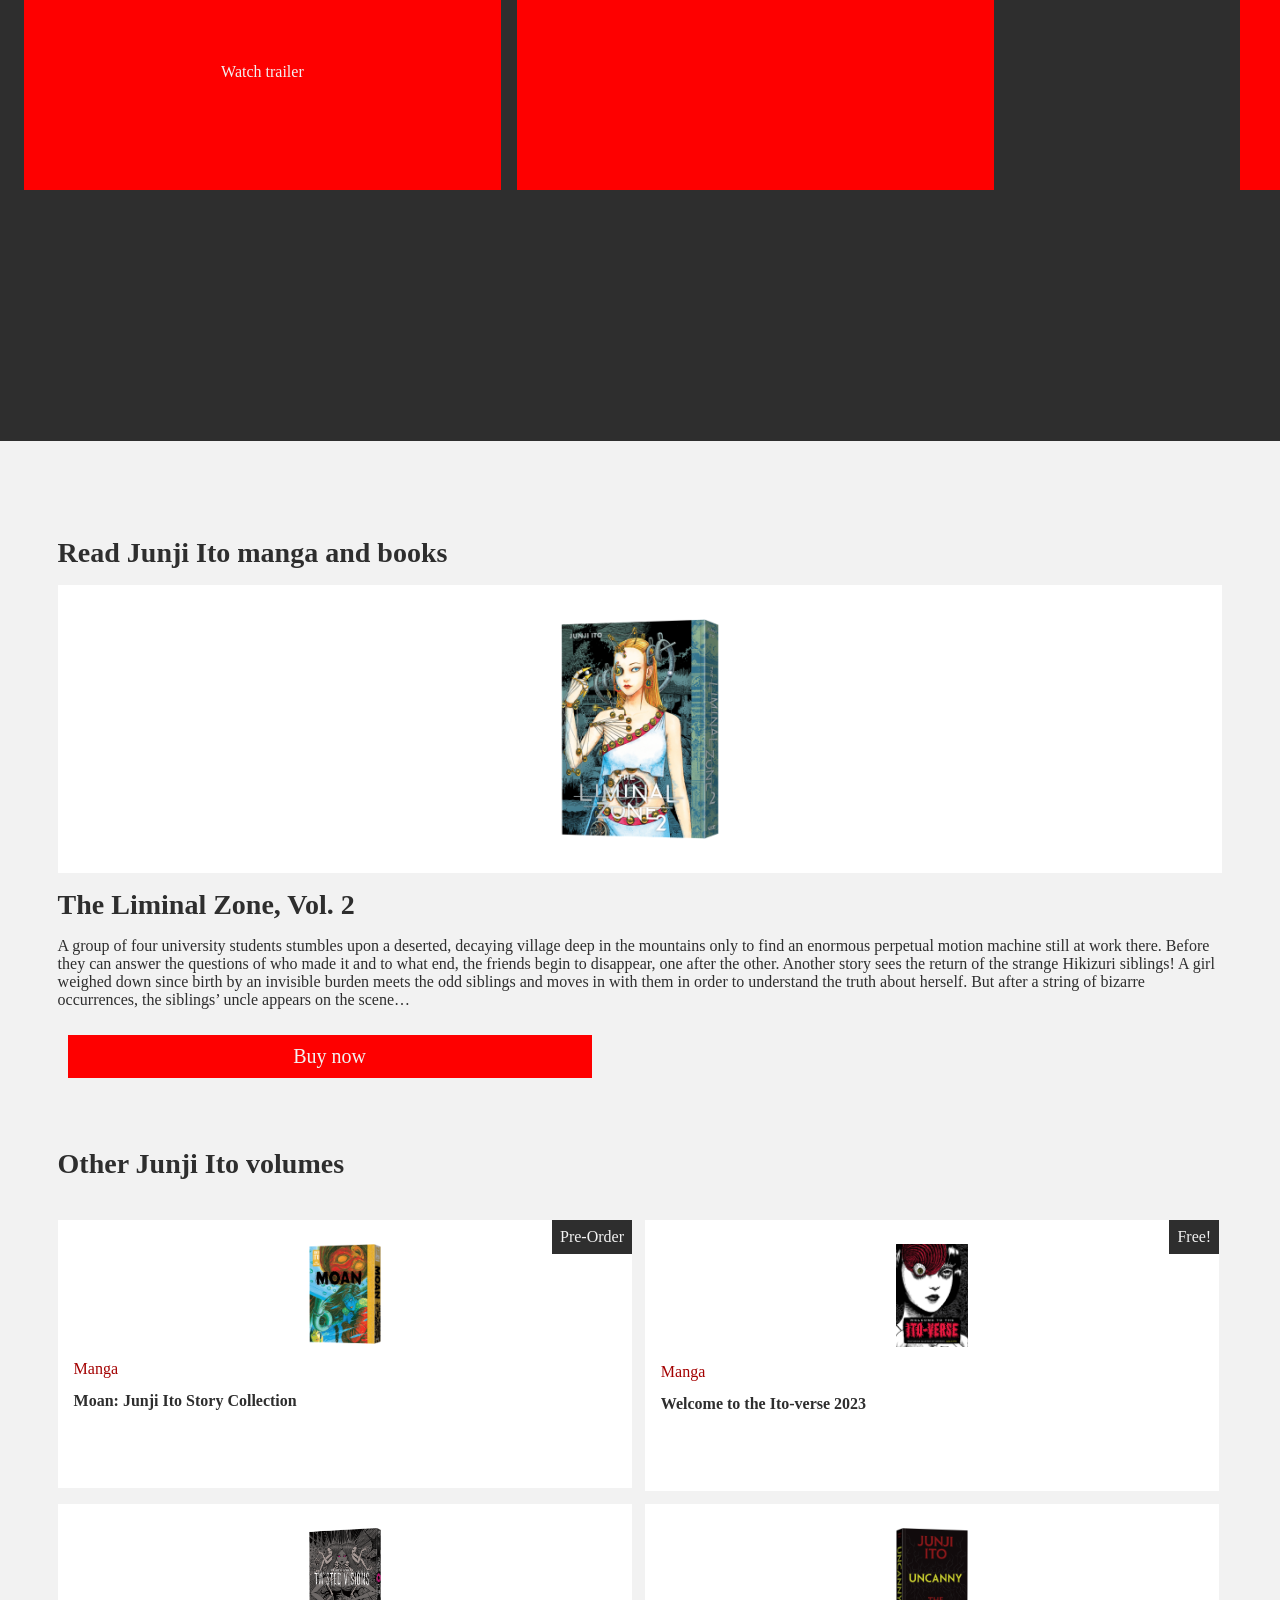
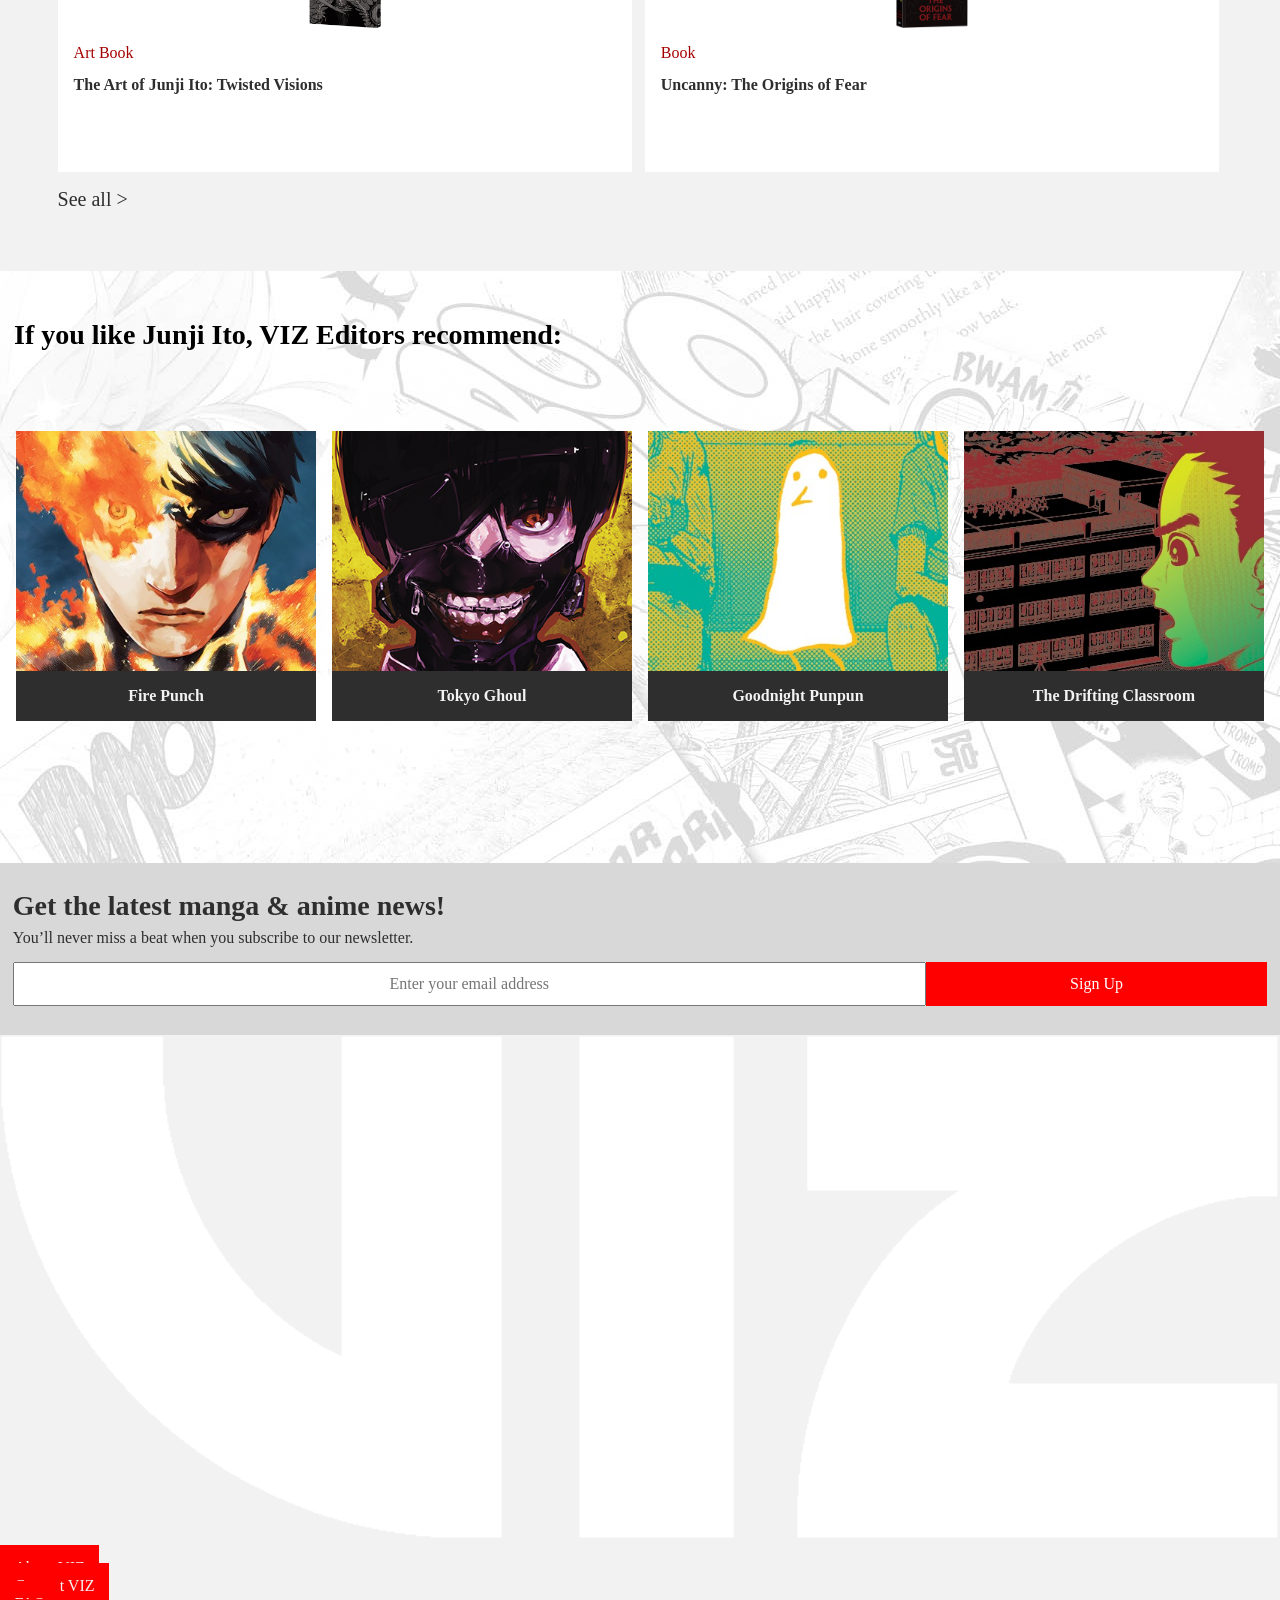
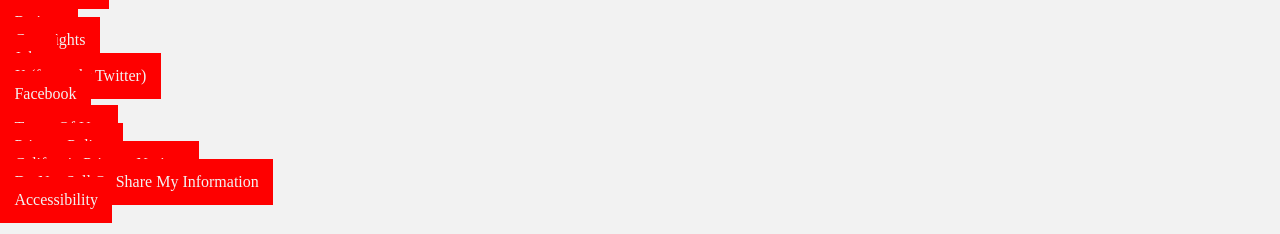
==== commit 506cf611: "Add files via upload" ====
--- a/index.html
+++ b/index.html
@@ -254,6 +254,15 @@
             </a>  
           </li>
           <li>
+            <a href="second.html">
+              <h3>Tokyo Ghoul</h3>
+              <img
+              src="images/image-tokyoghoul.png"
+              alt="an illustration of a boy with his face covered by a mask except his right eye"
+              />
+            </a>
+          </li>
+          <li>
             <a href="#">
               <h3>Goodnight Punpun</h3>
               <img
@@ -264,15 +273,6 @@
           </li>
           <li>
             <a href="#">
-              <h3>Tokyo Ghoul</h3>
-              <img
-              src="images/image-tokyoghoul.png"
-              alt="an illustration of a boy with his face covered by a mask except his right eye"
-              />
-            </a>
-          </li>
-          <li>
-            <a href="#">
               <h3>The Drifting Classroom</h3>
               <img
               src="images/image-thedriftingclassroom.jpg"
@@ -282,7 +282,8 @@
           </li>
         </ul>
         
-        <img
+        <img 
+        aria-hidden="true"
         src="images/background-image.jpg"
         alt="A collage of black and white manga pages"
         />
@@ -293,10 +294,10 @@
 		<section>
 			<h2>Get the latest manga & anime news!</h2>
 			<p>You’ll never miss a beat when you subscribe to our newsletter.</p>
-			<input type="email" placeholder="Enter your email address">
-			<button>
-				Sign Up
-			</button>
+      <form action="">
+			  <input type="email" placeholder="Enter your email address">
+			  <button type="submit">Sign Up</button>
+      </form>
 		</section>
 		<section>
 			<img src="images/viz-logo-white.png" alt="the viz logo that reads viz">
--- a/styles/style.css
+++ b/styles/style.css
@@ -14,6 +14,7 @@
   /* startje */
   --color-text: #2e2e2e;
   --color-background: #f2f2f2;
+  --color-background2: #d8d8d8;
   --color-header: #f2f2f2;
   --color-menu: #2e2e2e;
   --color-accent: #fe0000;
@@ -50,13 +51,30 @@
 }
 
 /****************/
-/* JOUW STYLING */
+/*   GENERAL    */
 /****************/
 
 body {
   margin: 0;
   background-color: var(--color-background);
 }
+
+ul {
+  list-style: none;
+  padding: 0;
+}
+
+img {
+  width: 100%;
+}
+
+p {
+  font-family: "Circular";
+}
+
+/****************/
+/*    HEADER    */
+/****************/
 
 /* header styling */
 header {
@@ -202,15 +220,51 @@
   }
 } */
 
-ul {
-  list-style: none;
+/****************/
+/*    FOOTER    */
+/****************/
+
+footer section:nth-of-type(1) {
+  background-color: var(--color-background2);
+  padding: 1.8em 0.8em 1.8em 0.8em;
+}
+footer section:nth-of-type(1) h2 {
+  font-family: "Circular";
+  color: var(--color-text);
+  font-size: 1.75em;
+  line-height: 1em;
+  text-transform: none;
+
+  margin: 0;
   padding: 0;
 }
 
-img {
-  width: 100%;
-}
-
-p {
-  font-family: "Circular";
-}
+footer section:nth-of-type(1) p {
+  color: var(--color-text);
+  font-size: 1em;
+  margin: 0.6em 0 0.9em 0;
+}
+
+footer section:nth-of-type(1) form {
+  display: flex;
+  /* justify-self: center; */
+}
+
+form input {
+  font-family: "Circular";
+  text-align: center;
+  font-size: 1em;
+  width: 80%;
+  padding: 0.7em;
+}
+
+form button {
+  font-family: "Circular-thick";
+  font-size: 1em;
+  color: var(--color-white);
+  background-color: var(--color-accent);
+  border: none;
+  padding: 0;
+
+  width: 30%;
+}
--- a/styles/index.css
+++ b/styles/index.css
@@ -17,7 +17,7 @@
 
   display: grid;
 
-  grid-template-columns: max-content max-content max-content;
+  grid-template-columns: repeat(auto-fit, minmax(min(7em, 100%), 1fr));
   grid-template-rows: max-content max-content;
 
   margin-top: 1.8em;
@@ -27,7 +27,7 @@
 }
 
 section:nth-of-type(1) li {
-  margin: 0 1em 1em 0;
+  margin: 0 0.5em 0.5em 0;
 }
 
 section:nth-of-type(1) li:nth-of-type(1) {
@@ -43,8 +43,8 @@
   text-transform: uppercase;
   color: var(--color-menu);
 
-  padding-left: 0.5em;
-  margin: 0.5em 0 0.2em 0;
+  padding-left: 0.4em;
+  margin: 0.4em 0 0 0;
 }
 
 section:nth-of-type(1) p {
@@ -56,12 +56,14 @@
   font-size: 1.7em;
 
   padding: 0 0.5em 0 0.5em;
-}
-
-section:nth-of-type(1) > p:nth-of-type(1) {
+  margin: 0;
+}
+
+main section:nth-of-type(1) > p:nth-of-type(1) {
   grid-row-start: 3;
   grid-row-end: 4;
 
+  padding-top: 0.5em;
   padding-left: 1.2em;
 
   text-decoration: none;
@@ -150,6 +152,7 @@
 
   display: flex;
   overflow: auto;
+  width: 100%;
 
   scroll-snap-type: x mandatory;
 
@@ -223,10 +226,10 @@
 
 main section:nth-of-type(2) li {
   display: grid;
-  grid-template-rows: max-content max-content max-content 1fr 1fr 1em;
+  grid-template-rows: min-content max-content max-content 1fr 1fr 1em;
   grid-template-columns: 1fr;
 
-  flex-basis: 23.1em;
+  flex-basis: 95vw;
   aspect-ratio: 1/1;
 
   flex-shrink: 0;
@@ -261,10 +264,12 @@
 
   border: none;
   text-decoration: none;
+  text-align: center;
   cursor: pointer;
   color: var(--color-background);
   background-color: var(--color-accent);
 
+  width: 40%;
   padding: 0.9em;
 
   justify-items: center;
@@ -287,7 +292,7 @@
 
 /* titel en tekst */
 section:nth-of-type(3) {
-  padding: 5em 1em 3.75em 1em;
+  padding: 5em 4.5% 3.75em 4.5%;
 
   display: grid;
   grid-template-rows: max-content 20em max-content max-content max-content max-content max-content;
@@ -334,7 +339,7 @@
   background-color: var(--color-accent);
 
   text-align: center;
-  width: 35%;
+  width: 45%;
   padding: 0.5em 0.9em 0.5em 0.9em;
   margin: 0.5em 0 0 0.5em;
 }
@@ -359,12 +364,12 @@
 
   display: grid;
   grid-template-columns: 50% 50%;
-  gap: 1em;
+  gap: 0.8em;
 }
 
 section:nth-of-type(3) li a {
   display: grid;
-  grid-template-rows: max-content max-content max-content max-content 1em;
+  grid-template-rows: max-content 2em 4.5em 1.5em;
   grid-template-columns: 1fr max-content;
 
   font-family: "Circular";
@@ -382,13 +387,21 @@
   justify-self: center;
 
   width: 6em;
-  padding: 1em 0 1em 0;
+  padding: 1.5em 0.5em 1em 0.5em;
 
   transition: 0.2s;
 }
 
 section:nth-of-type(3) li a img:hover {
   width: 6.5em;
+}
+
+section:nth-of-type(3) li:nth-of-type(2) a img {
+  width: 5.5em;
+}
+
+section:nth-of-type(3) li:nth-of-type(2) a img:hover {
+  width: 6em;
 }
 
 section:nth-of-type(3) li a h4 {
@@ -398,7 +411,7 @@
   grid-column-end: 3;
 
   color: var(--color-text);
-  padding: 0 1em 0 1em;
+  padding: 0 1em 1em 1em;
   margin: 0;
 }
 
@@ -446,15 +459,17 @@
 
 section:nth-of-type(4) {
   display: grid;
-  grid-template-rows: max-content max-content max-content;
-  grid-template-columns: 1fr;
+  grid-template-rows: 7em 30em;
+  grid-template-columns: 100%;
+  overflow: hidden;
 }
 
 section:nth-of-type(4) h2 {
   font-family: "Circular";
   font-size: 1.75em;
-
-  padding: 0 1em 0 1em;
+  line-height: 1;
+
+  padding: 1.8em 0.5em 0 0.5em;
   margin: 0;
 
   grid-row-start: 1;
@@ -469,7 +484,7 @@
 
   display: grid;
   grid-template-rows: max-content max-content;
-  grid-template-columns: 10em 10em;
+  grid-template-columns: repeat(auto-fit, minmax(min(7em, 100%), 1fr));
   gap: 1em;
 
   grid-row-start: 2;
@@ -484,6 +499,8 @@
   grid-template-rows: max-content max-content;
 
   text-decoration: none;
+  background-color: var(--color-text);
+  margin-top: 1em;
 }
 
 section:nth-of-type(4) a h3 {
@@ -494,13 +511,9 @@
   font-size: 1em;
   text-align: center;
   color: var(--color-background);
-  background-color: var(--color-text);
-
-  margin: 0;
-  padding: 0.8em 0.5em 0.8em 0.5em;
-}
-
-section:nth-of-type(4) a h3:hover {
+}
+
+section:nth-of-type(4) li a:hover {
   background-color: var(--color-accent3);
 }
 
@@ -509,4 +522,6 @@
   grid-row-end: 3;
   grid-column-start: 1;
   grid-column-end: -1;
-}
+  object-fit: cover;
+  width: auto;
+}
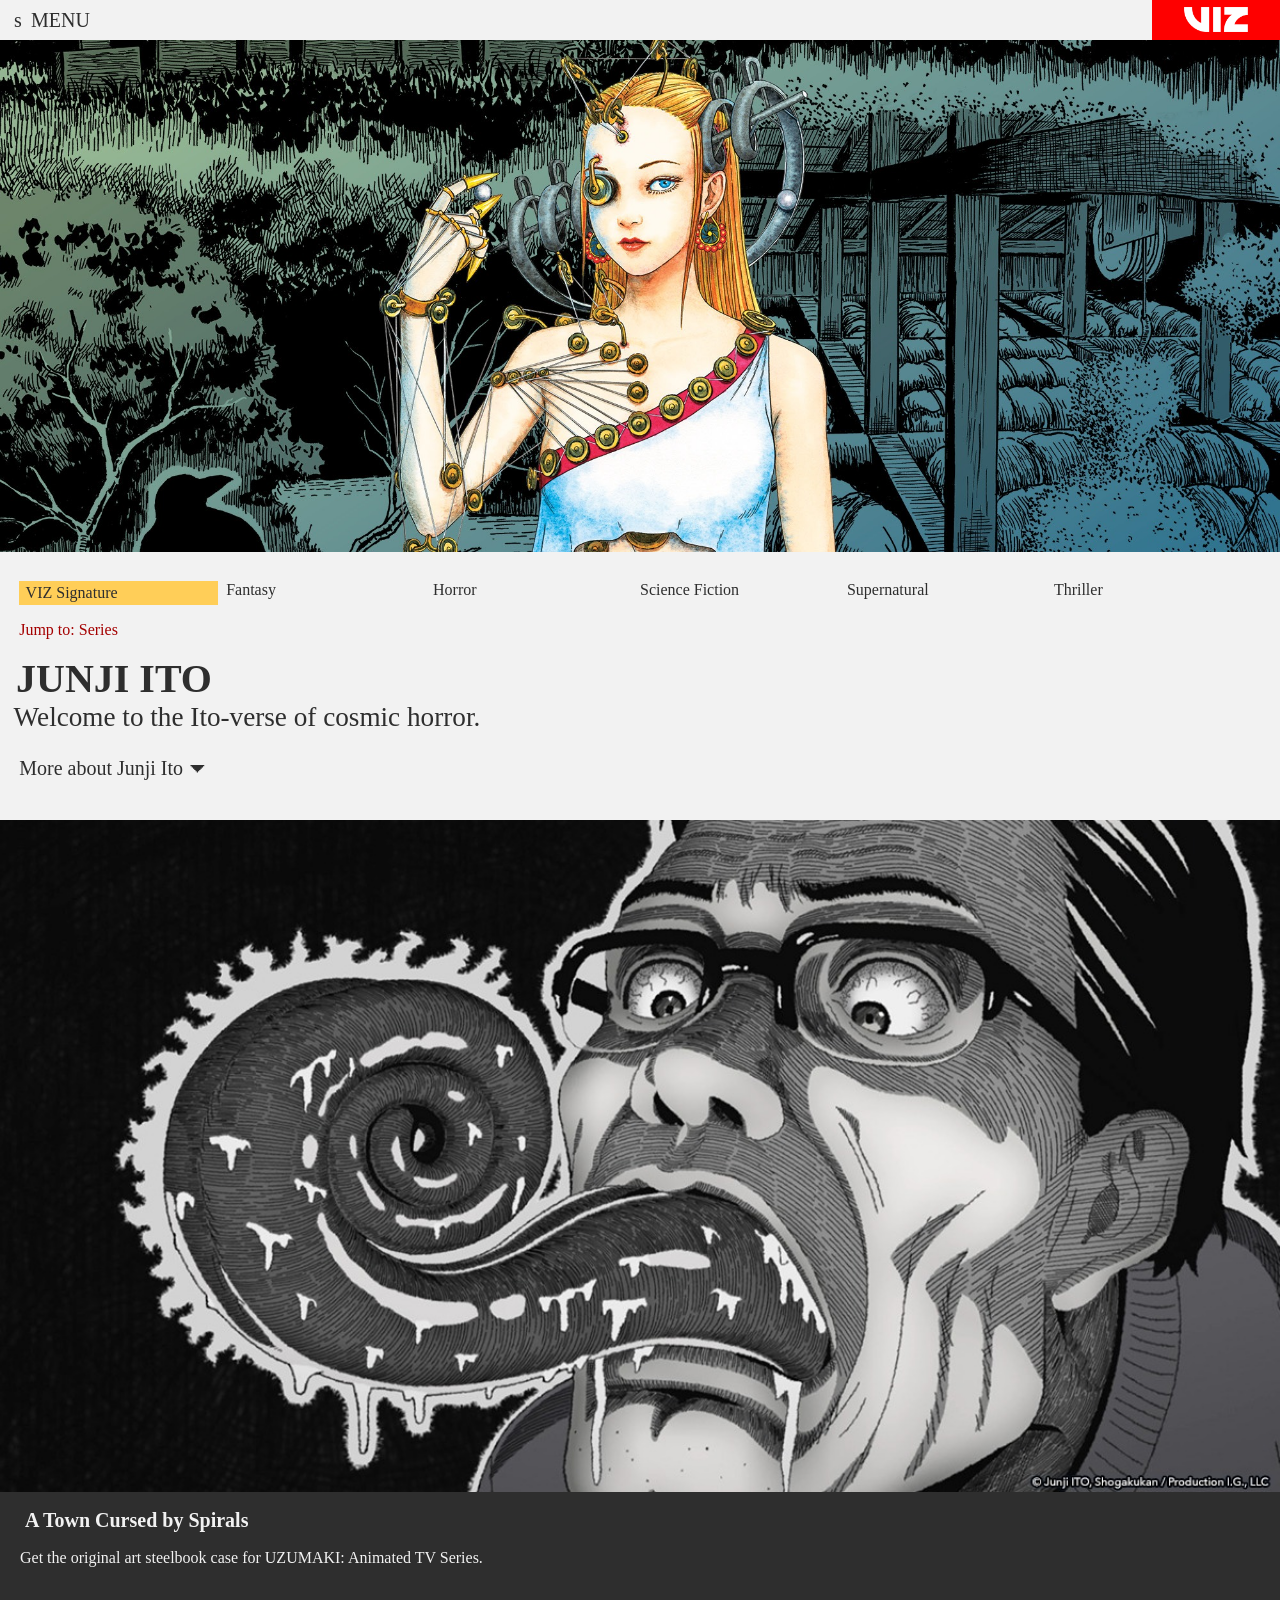
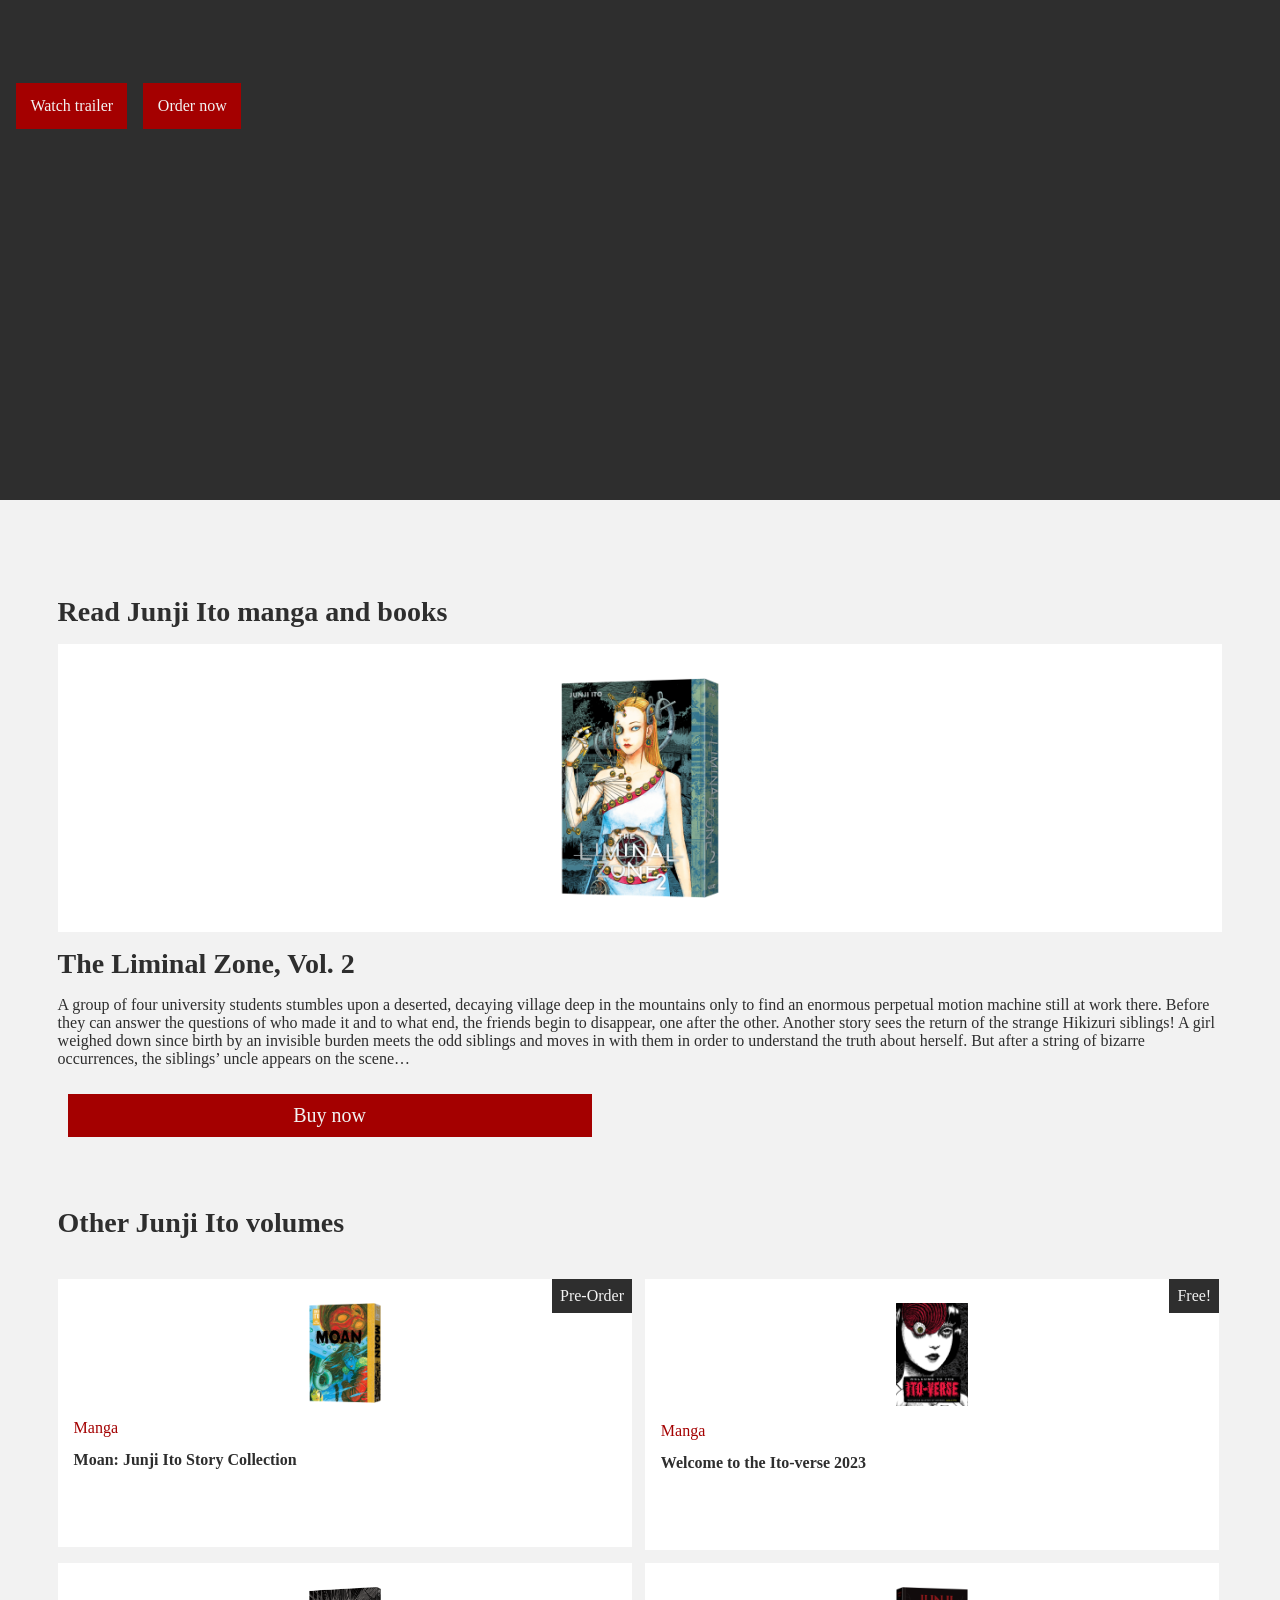
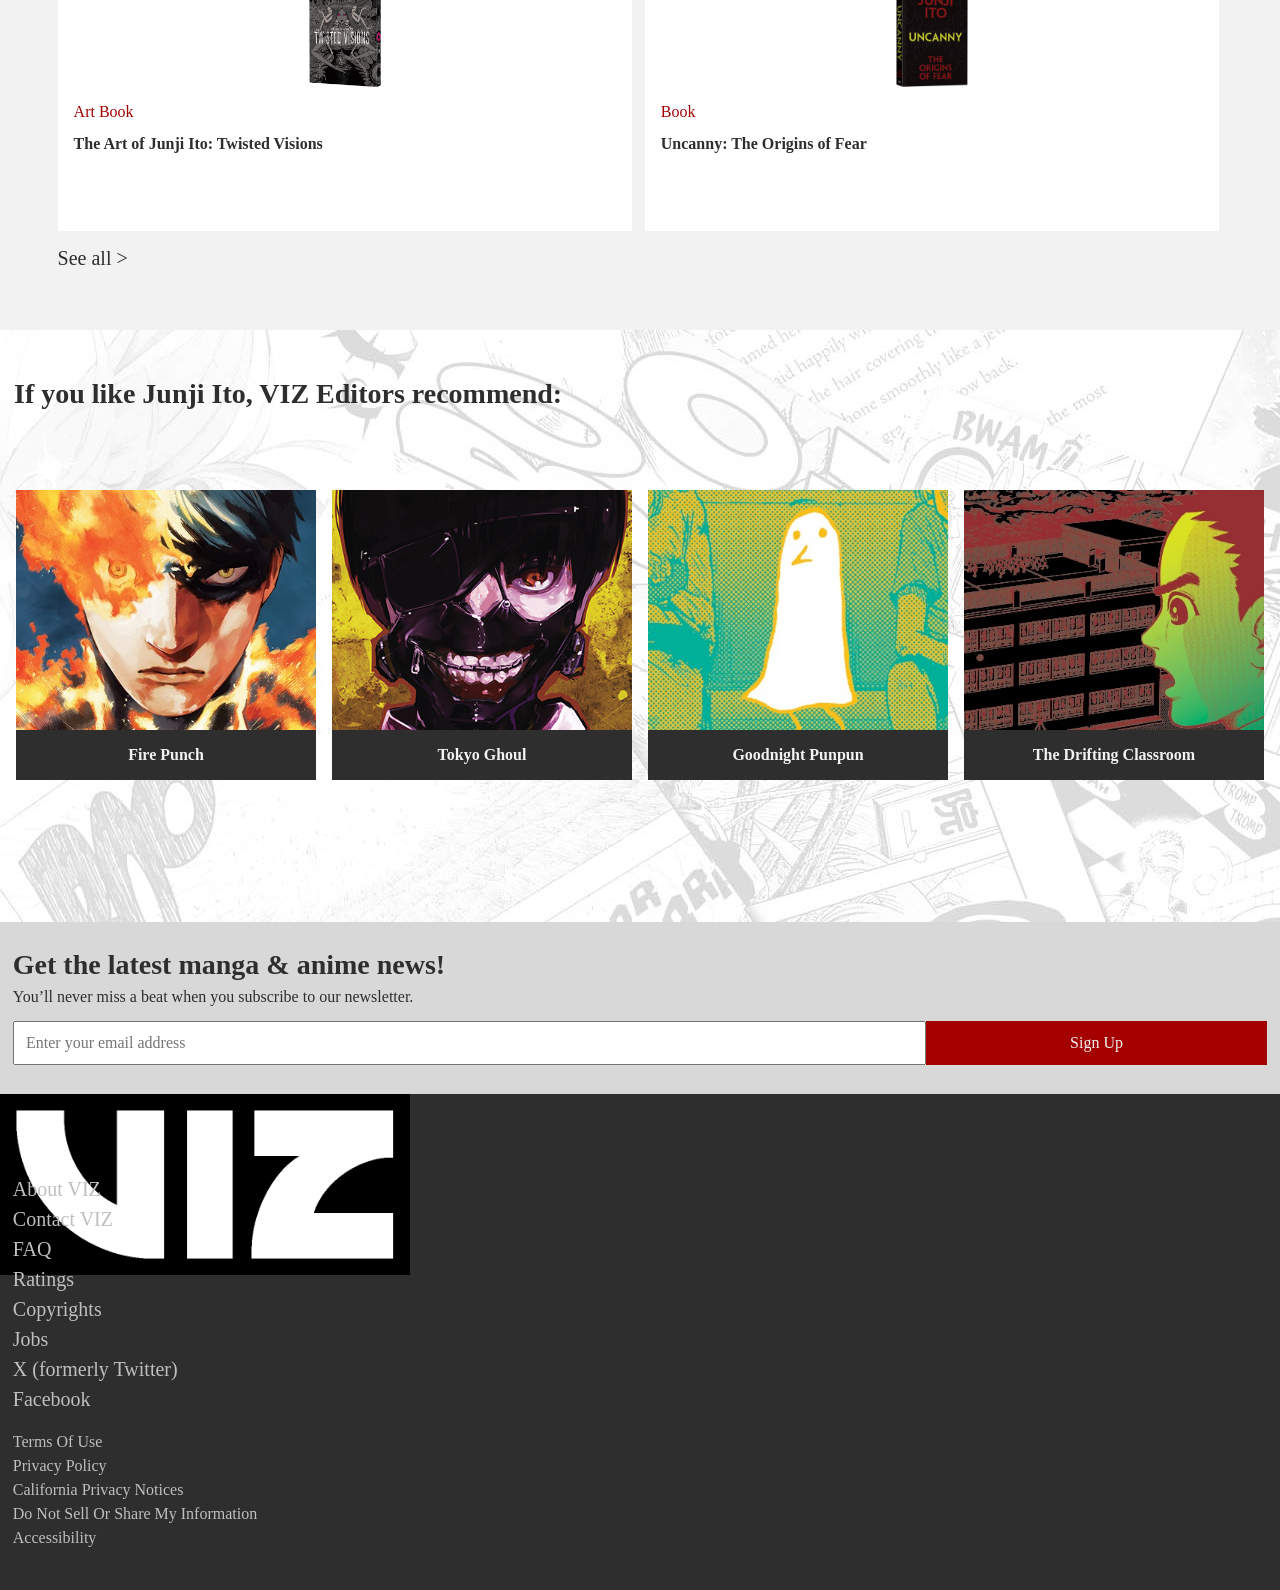
==== commit 6b7b05f3: "Add files via upload" ====
--- a/index.html
+++ b/index.html
@@ -19,17 +19,23 @@
         <h1><img src="images/viz-logo-white.png" alt="Viz"
           /></h1>
       </a>
-	    <button> s <p>Menu</p></button>
+
+      <section>
+	      <button aria-hidden="true">s</button>
+        <p>Menu</p>
+      </section>
 
 	    <nav>
-		    <button>v</button>
+		    <button aria-label="close">v</button>
 		    <ul>
-			   <li><details><summary>Manga & Books</summary></details></li>
+			   <li>Manga & Books</li>
 			    <li>Anime</li>
 			    <li>Calender</li>
 			    <li>More</li>
 		    </ul>
-		    <input type="search">
+        <form action="">
+		      <input type="search">
+        </form>
 		    <ul>
 			   <li>Manga & Anime Favorites</li>
 			   <li><a href="#">Naruto</a></li>
@@ -282,11 +288,14 @@
           </li>
         </ul>
         
-        <img 
-        aria-hidden="true"
-        src="images/background-image.jpg"
-        alt="A collage of black and white manga pages"
-        />
+        <!-- heb dit van dlo -->
+        <picture><source media="(prefers-color-scheme:dark)" srcset="images/background-image-black.jpg" > 
+         <img 
+          aria-hidden="true"
+          src="images/background-image.jpg"
+          alt="A collage of black and white manga pages"
+          />
+        </picture> 
       </section>
     </main>
 
--- a/styles/style.css
+++ b/styles/style.css
@@ -12,19 +12,60 @@
 /*********************/
 :root {
   /* startje */
+  --color-logo: #fe0000;
+  --color-logo2: #000;
   --color-text: #2e2e2e;
+  --color-text2: #2e2e2e;
+  --color-text3: #f2f2f2;
   --color-background: #f2f2f2;
   --color-background2: #d8d8d8;
   --color-header: #f2f2f2;
   --color-menu: #2e2e2e;
-  --color-accent: #fe0000;
+  --color-menu-text: #f2f2f2;
+  --color-accent: #a40000;
   --color-shadow: #000;
   --color-accent2: #ffce58;
   --color-accent3: #a40000;
-  --color-carousel: #999;
+  --color-accent4: #ff8c00;
+  --color-accent5: #720d0d;
+  --color-carousel: #2e2e2e;
+  --color-carousel-text: #f2f2f2;
+  --color-carousel-marker: #4f4f4f;
   --color-white: #fff;
   --color-text-footer: #bfbfbf;
-}
+  --color-text2-footer: #f2ba36;
+  --color-footer: #2e2e2e;
+}
+
+@media (prefers-color-scheme: dark) {
+  :root {
+    --color-logo: #fe0000;
+    --color-logo2: #000;
+    --color-text: #f2f2f2;
+    --color-text2: #2e2e2e;
+    --color-text3: #2e2e2e;
+    --color-background: #2e2e2e;
+    --color-background2: #262626;
+    --color-header: #2e2e2e;
+    --color-menu: #212121;
+    --color-menu-text: #f2f2f2;
+    --color-accent: #ffa3a3;
+    --color-shadow: #000;
+    --color-accent2: #f2ba36;
+    --color-accent3: #ff8c00;
+    --color-accent4: #ff8c00;
+    --color-accent5: #ffae4b;
+    --color-carousel: #212121;
+    --color-carousel-text: #f2f2f2;
+    --color-carousel-marker: #999;
+    --color-white: #212121;
+    --color-text-footer: #bfbfbf;
+    --color-text2-footer: #f2ba36;
+    --color-footer: #2e2e2e;
+  }
+}
+
+/* e08383 */
 
 /*********/
 /* FONTS */
@@ -81,22 +122,24 @@
   background-color: var(--color-header);
 
   display: flex;
+  flex-direction: row-reverse;
   justify-content: space-between;
-  align-items: center;
-  margin-top: -0.7em;
-  margin-bottom: -0.7em;
-}
-
-header button {
+}
+
+header section {
   display: flex;
   flex-direction: row;
   align-items: center;
   gap: 0.2em;
   padding-left: 0.5em;
-
+}
+
+header section button {
   font-family: "Circular-icons";
-  font-size: 1.3em;
+  font-size: 1.25em;
   border: none;
+  color: var(--color-text);
+  cursor: pointer;
   background-color: var(--color-header);
 }
 
@@ -107,15 +150,20 @@
 header p {
   font-family: "Circular-thick";
   text-transform: uppercase;
+  font-size: 1.25em;
+  color: var(--color-text);
+  cursor: pointer;
+
+  margin: 0;
 }
 
 header a img {
-  width: 75px;
+  width: 2em;
 }
 
 h1 {
-  background-color: var(--color-accent);
-  padding: 0.3em 1em 0em 01em;
+  background-color: var(--color-logo);
+  padding: 0.1em 1em 0 1em;
   margin: 0;
 }
 
@@ -141,7 +189,13 @@
 
 nav button {
   background-color: var(--color-menu);
-  color: var(--color-header);
+  color: var(--color-menu-text);
+  font-family: "Circular-icons";
+  font-size: 1.25em;
+  text-align: start;
+  cursor: pointer;
+
+  border: none;
 
   padding: 1em;
 }
@@ -150,7 +204,7 @@
   font-family: "Circular-thick";
   text-transform: uppercase;
   font-size: 1.5em;
-  color: var(--color-header);
+  color: var(--color-menu-text);
   text-decoration: none;
   line-height: 2em;
   padding-left: 0.5em;
@@ -161,15 +215,11 @@
   padding-top: 1.2em;
 }
 
-ul:nth-of-type(2) li:nth-of-type(1) {
-  color: var(--color-accent);
-}
-
 ul:nth-of-type(2) {
   font-family: "Circular";
   text-transform: capitalize;
   font-size: 1em;
-  color: var(--color-header);
+  color: var(--color-menu-text);
 }
 
 nav.menuZien {
@@ -178,7 +228,7 @@
 
 nav li a {
   text-decoration: none;
-  color: var(--color-header);
+  color: var(--color-menu-text);
 }
 
 /* @media (max-width: 72.5rem) {
@@ -250,9 +300,8 @@
   /* justify-self: center; */
 }
 
-form input {
-  font-family: "Circular";
-  text-align: center;
+footer form input {
+  font-family: "Circular";
   font-size: 1em;
   width: 80%;
   padding: 0.7em;
@@ -261,10 +310,53 @@
 form button {
   font-family: "Circular-thick";
   font-size: 1em;
-  color: var(--color-white);
+  cursor: pointer;
+  color: var(--color-text3);
   background-color: var(--color-accent);
   border: none;
   padding: 0;
 
   width: 30%;
 }
+
+form button:hover {
+  background-color: var(--color-accent5);
+}
+
+footer section:nth-of-type(2) {
+  background-color: var(--color-footer);
+  display: grid;
+  grid-template-rows: 5em 1fr 10em;
+}
+
+footer section:nth-of-type(2) img {
+  width: 32%;
+  background-color: var(--color-logo2);
+  padding: 1em;
+}
+
+footer section:nth-of-type(2) ul {
+  display: flex;
+  flex-direction: column;
+  padding-left: 0.8em;
+  margin-top: 0;
+}
+
+footer section:nth-of-type(2) ul:nth-of-type(2) {
+  margin-bottom: 0;
+}
+
+footer section:nth-of-type(2) li a {
+  font-family: "Circular";
+  text-decoration: none;
+  color: var(--color-text-footer);
+  line-height: 1.5em;
+}
+
+footer section:nth-of-type(2) ul:nth-of-type(1) li a {
+  font-size: 1.25em;
+}
+
+footer section:nth-of-type(2) li a:hover {
+  color: var(--color-text2-footer);
+}
--- a/styles/index.css
+++ b/styles/index.css
@@ -2,7 +2,7 @@
 /*   SECTION 1  */
 /****************/
 
-section:nth-of-type(1) {
+main section:nth-of-type(1) {
   display: grid;
 }
 
@@ -35,13 +35,21 @@
   background-color: var(--color-accent2);
 
   padding: 0.2em 0.4em 0.2em 0.4em;
+
+  transition: 0.3s;
+}
+
+section:nth-of-type(1) li:nth-of-type(1):hover {
+  background-color: var(--color-accent4);
+  text-decoration: underline;
+  border-radius: 0.3em;
 }
 
 section:nth-of-type(1) h2 {
   font-size: 2.5em;
   font-family: "circular-thick";
   text-transform: uppercase;
-  color: var(--color-menu);
+  color: var(--color-text);
 
   padding-left: 0.4em;
   margin: 0.4em 0 0 0;
@@ -76,7 +84,7 @@
 }
 
 section:nth-of-type(1) p a:hover {
-  color: var(--color-accent);
+  color: var(--color-accent5);
   text-decoration: underline;
 }
 
@@ -86,9 +94,15 @@
   color: var(--color-text);
 }
 
+section:nth-of-type(1) li a:hover {
+  text-decoration: underline;
+  color: var(--color-accent3);
+}
+
 section:nth-of-type(1) ul li:nth-of-type(1) a {
   font-family: "Circular-thick";
   text-decoration: none;
+  color: var(--color-text2);
 }
 
 section details {
@@ -98,32 +112,33 @@
 
 section details summary {
   font-family: "Circular";
+  color: var(--color-text);
   font-size: 1.25em;
   cursor: pointer;
   list-style: none;
 }
 
 section details summary:hover {
-  color: var(--color-accent);
+  color: var(--color-accent3);
   text-decoration: underline;
 }
 
 /* Sanne heeft deze code getypt */
-summary::before {
+main summary::before {
   content: "More about ";
 }
 
-details[open] summary::before {
+main details[open] summary::before {
   content: "Less about ";
 }
 
-summary::after {
+main summary::after {
   content: "⏷";
   display: inline-block;
   margin-left: 0.25em;
 }
 
-details[open] summary::after {
+main details[open] summary::after {
   content: "⏶";
 }
 
@@ -134,12 +149,6 @@
 
 section details p:last-of-type {
   font-size: 1em;
-  line-height: 1.5em;
-}
-
-section details a:last-of-type:hover {
-  color: var(--color-accent);
-  text-decoration: underline;
 }
 
 /****************/
@@ -147,8 +156,8 @@
 /****************/
 
 main section:nth-of-type(2) ul {
-  background-color: var(--color-menu);
-  color: var(--color-background);
+  background-color: var(--color-carousel);
+  color: var(--color-carousel-text);
 
   display: flex;
   overflow: auto;
@@ -187,11 +196,11 @@
 
       width: 1.7em;
       height: 0.5em;
-      background-color: var(--color-carousel);
+      background-color: var(--color-carousel-marker);
     }
 
     &::scroll-marker:target-current {
-      background: var(--color-accent3);
+      background: var(--color-accent4);
     }
   }
 }
@@ -226,10 +235,10 @@
 
 main section:nth-of-type(2) li {
   display: grid;
-  grid-template-rows: min-content max-content max-content 1fr 1fr 1em;
+  grid-template-rows: min-content max-content max-content 1fr 1fr 1.5em;
   grid-template-columns: 1fr;
 
-  flex-basis: 95vw;
+  flex-basis: 100vw;
   aspect-ratio: 1/1;
 
   flex-shrink: 0;
@@ -257,8 +266,8 @@
   grid-row-end: 2;
 }
 
-section:nth-of-type(2) a,
-section:nth-of-type(2) button {
+main section:nth-of-type(2) a,
+main section:nth-of-type(2) button {
   font-family: "Circular-thick";
   font-size: 1em;
 
@@ -266,24 +275,24 @@
   text-decoration: none;
   text-align: center;
   cursor: pointer;
-  color: var(--color-background);
+  color: var(--color-text3);
   background-color: var(--color-accent);
 
-  width: 40%;
   padding: 0.9em;
 
   justify-items: center;
-}
-
-section:nth-of-type(2) a:hover,
-section:nth-of-type(2) button:hover {
-  background-color: var(--color-accent3);
+  align-self: center;
+}
+
+main section:nth-of-type(2) a:hover,
+main section:nth-of-type(2) button:hover {
+  background-color: var(--color-accent5);
 }
 
 section:nth-of-type(2) section {
   display: flex;
   gap: 1em;
-  padding-left: 1.5em;
+  padding-left: 1em;
 }
 
 /****************/
@@ -335,7 +344,7 @@
   font-family: "Circular-thick";
   font-size: 1.25em;
   text-decoration: none;
-  color: var(--color-background);
+  color: var(--color-text3);
   background-color: var(--color-accent);
 
   text-align: center;
@@ -345,7 +354,7 @@
 }
 
 section:nth-of-type(3) a:nth-of-type(2):hover {
-  background-color: var(--color-accent3);
+  background-color: var(--color-accent5);
 }
 
 /* kaartjes */
@@ -466,6 +475,7 @@
 
 section:nth-of-type(4) h2 {
   font-family: "Circular";
+  color: var(--color-text);
   font-size: 1.75em;
   line-height: 1;
 
@@ -517,11 +527,14 @@
   background-color: var(--color-accent3);
 }
 
-section:nth-of-type(4) > img {
+section:nth-of-type(4) picture {
   grid-row-start: 1;
   grid-row-end: 3;
   grid-column-start: 1;
   grid-column-end: -1;
+}
+
+section:nth-of-type(4) picture img {
   object-fit: cover;
   width: auto;
 }
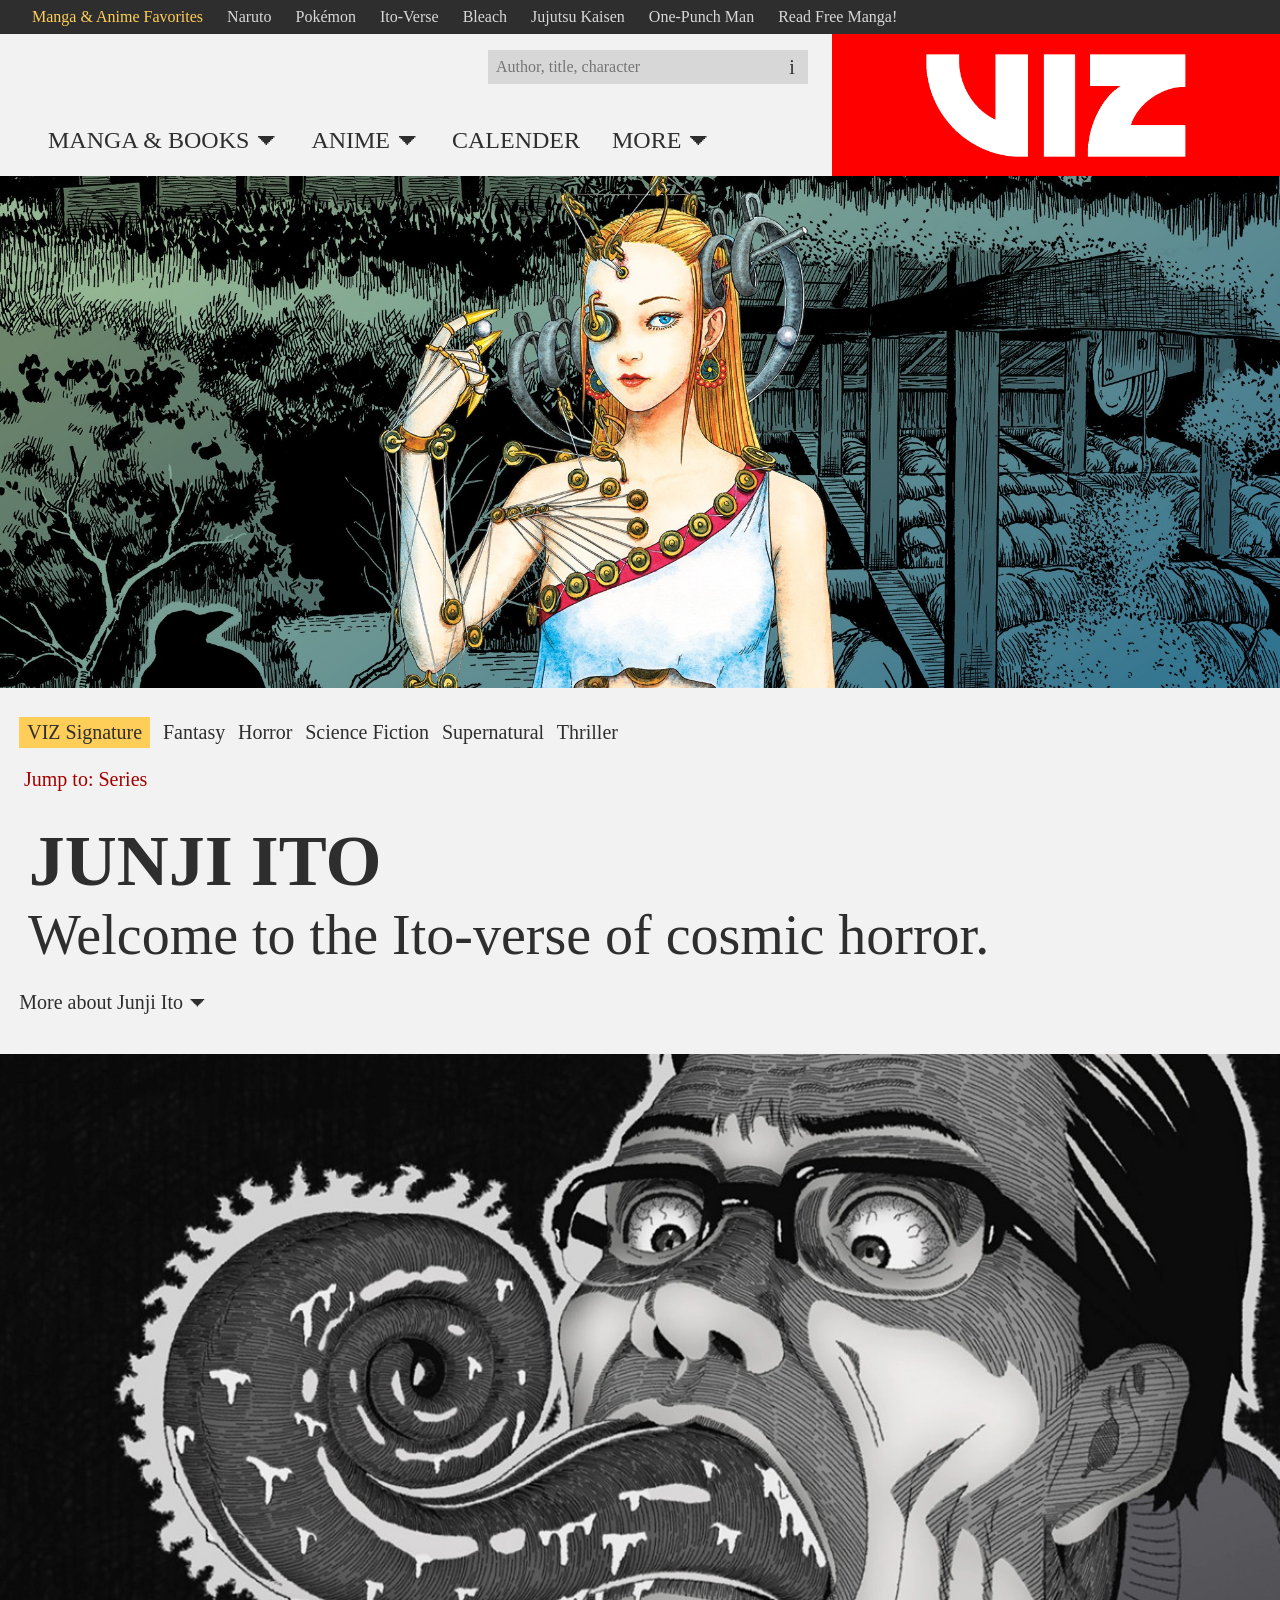
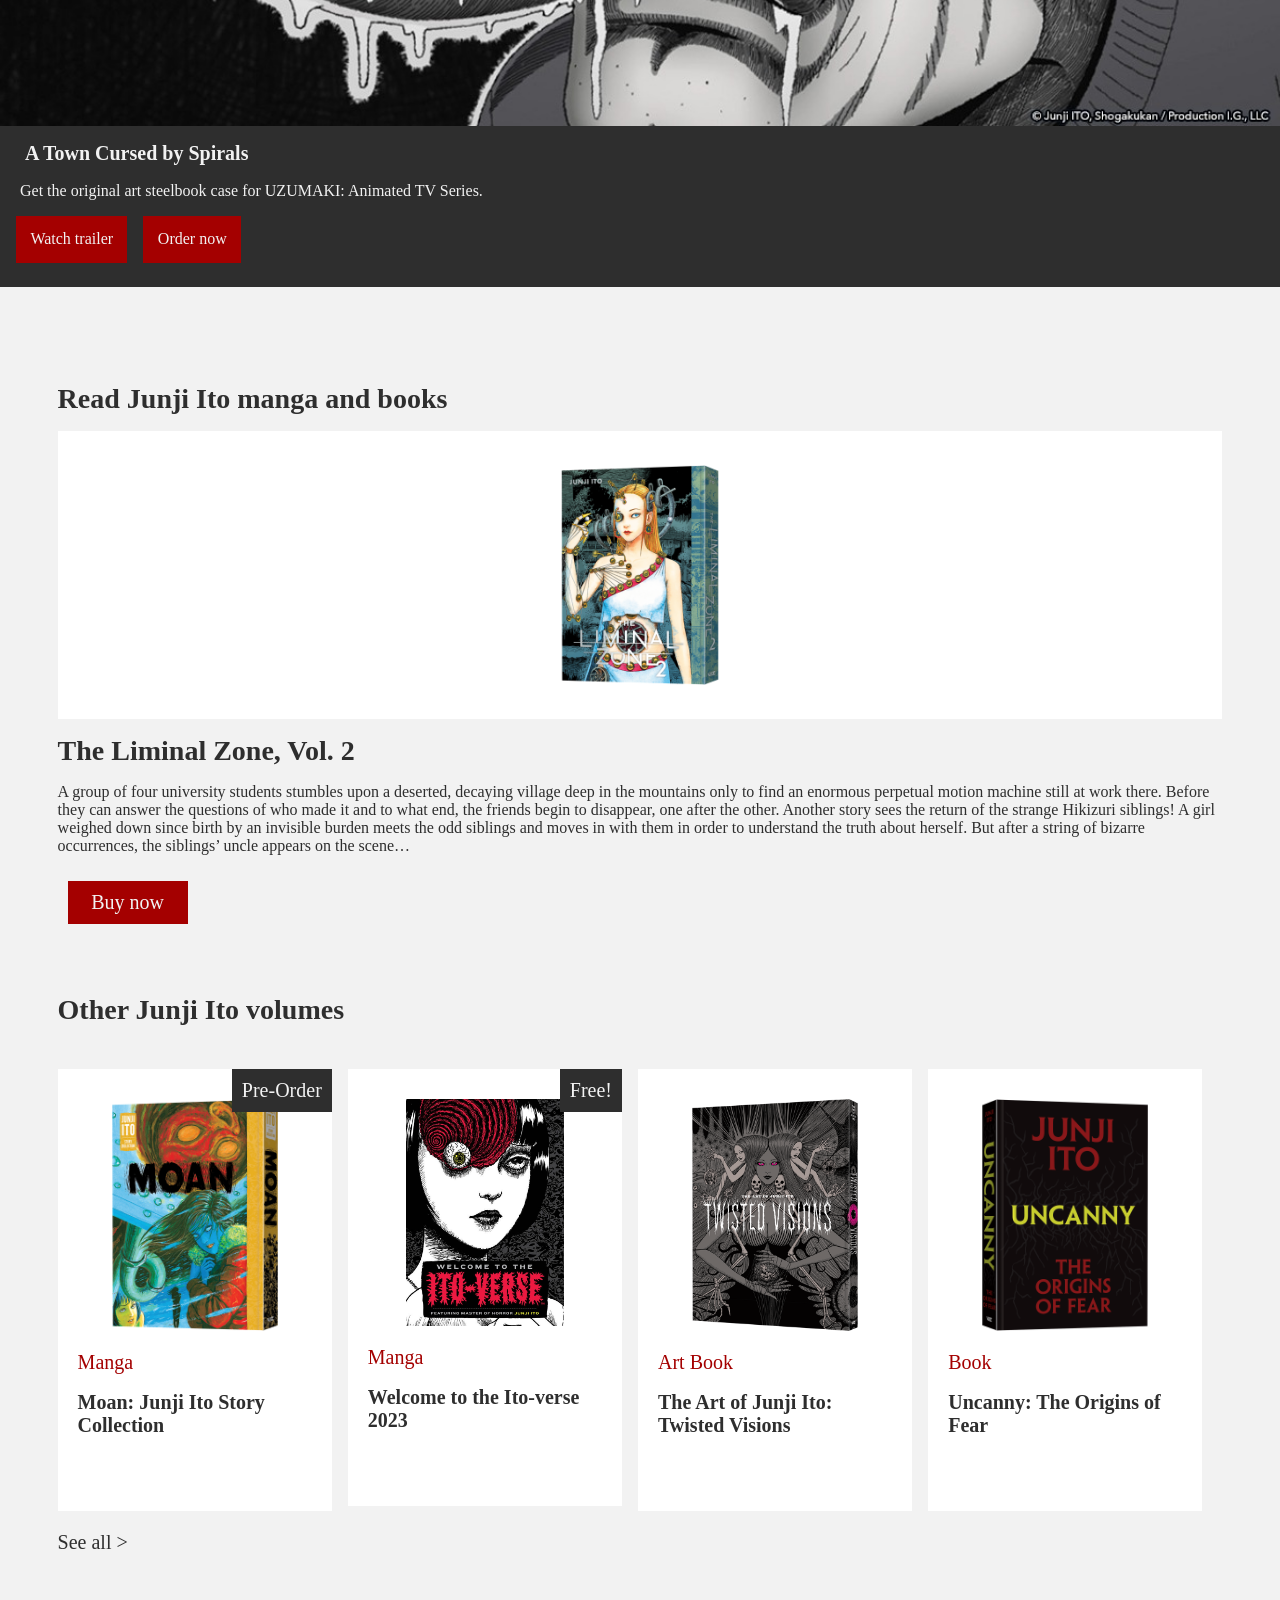
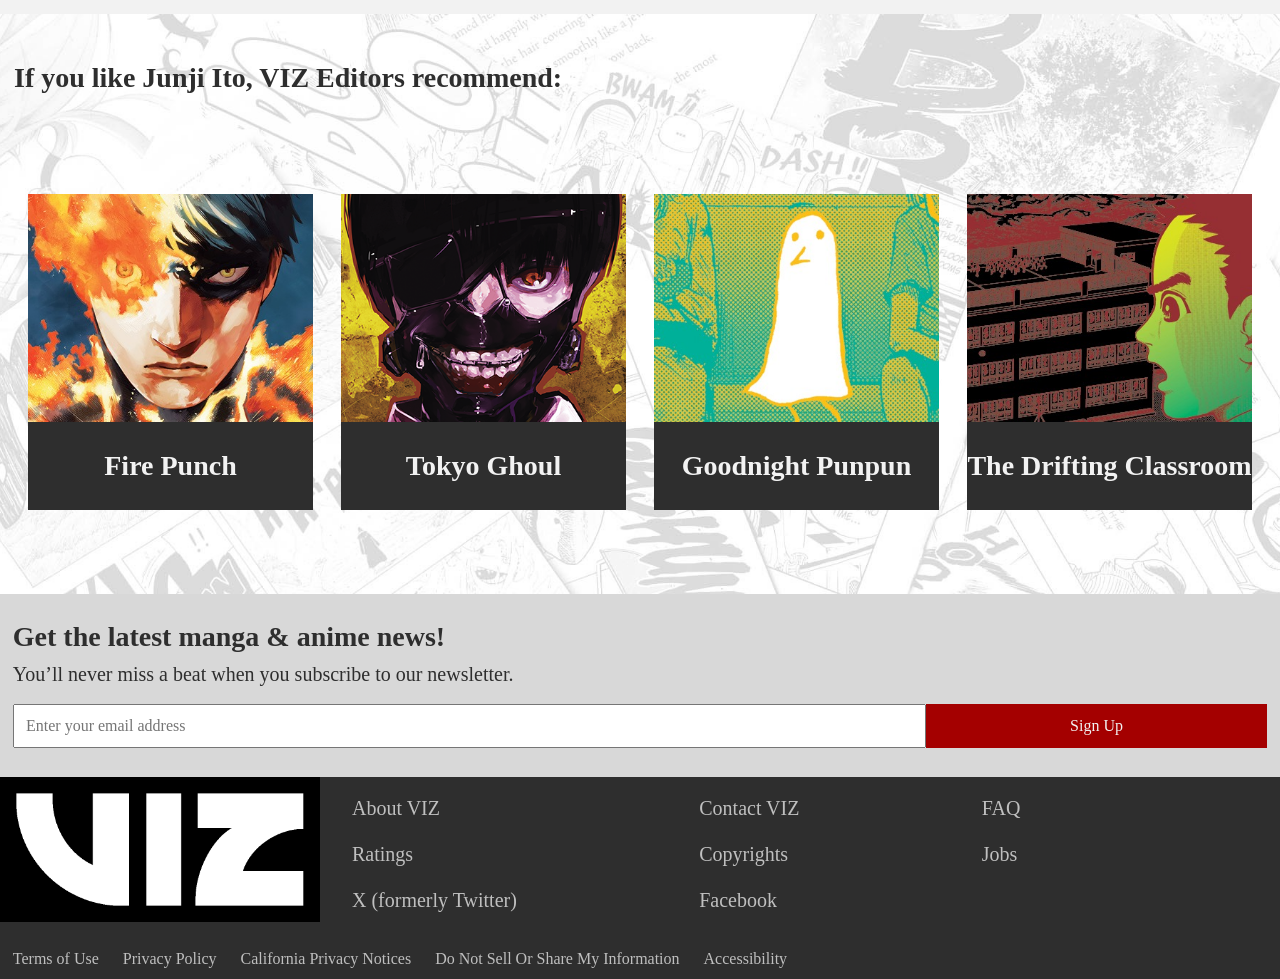
==== commit 07e585f1: "Add files via upload" ====
--- a/index.html
+++ b/index.html
@@ -16,37 +16,49 @@
   <body>
     <header>
       <a href="#">
-        <h1><img src="images/viz-logo-white.png" alt="Viz"
-          /></h1>
+        <h1><img src="images/viz-logo-white.png" alt="Viz" /></h1>
       </a>
 
       <section>
-	      <button aria-hidden="true">s</button>
+        <button aria-label="open">s</button>
         <p>Menu</p>
       </section>
 
-	    <nav>
-		    <button aria-label="close">v</button>
-		    <ul>
-			   <li>Manga & Books</li>
-			    <li>Anime</li>
-			    <li>Calender</li>
-			    <li>More</li>
-		    </ul>
+      <nav>
+        <button aria-label="close">v</button>
+        <ul>
+          <li>
+            <details>
+              <summary>Manga & Books</summary>
+            </details>
+          </li>
+          <li>
+            <details>
+              <summary>Anime</summary>
+            </details>
+          </li>
+          <li><a href="#">Calender</a></li>
+          <li>
+            <details>
+              <summary>More</summary>
+            </details>
+          </li>
+        </ul>
         <form action="">
-		      <input type="search">
+          <input type="search" placeholder="Author, title, character"/>
+          <button type="submit" aria-label="search">i</button>
         </form>
-		    <ul>
-			   <li>Manga & Anime Favorites</li>
-			   <li><a href="#">Naruto</a></li>
-			   <li><a href="#">Pokémon</a></li>
-			   <li><a href="#">Ito-verse</a></li>
-			   <li><a href="#">Bleach</a></li>
-			   <li><a href="#">Jujutsu Kaisen</a></li>
-			   <li><a href="#">One-Punch Man</a></li>
-			   <li><a href="#">Read Free Manga!</a></li>
-		    </ul>
-	   </nav>
+        <ul>
+          <li>Manga & Anime Favorites</li>
+          <li><a href="#">Naruto</a></li>
+          <li><a href="#">Pokémon</a></li>
+          <li><a href="#">Ito-verse</a></li>
+          <li><a href="#">Bleach</a></li>
+          <li><a href="#">Jujutsu Kaisen</a></li>
+          <li><a href="#">One-Punch Man</a></li>
+          <li><a href="#">Read Free Manga!</a></li>
+        </ul>
+      </nav>
     </header>
 
     <main>
@@ -80,25 +92,27 @@
         <p>Welcome to the Ito-verse of cosmic horror.</p>
         <details>
           <summary>Junji Ito</summary>
-          <p>
+          <section>
+            <p>
             Junji Ito seamlessly weaves the unknowable into cosmic horrors that
             exceed the boundaries of manga. His works subvert the genre by
             bending, twisting, and blending it far beyond the familiar,
             resulting in the greatest chilling, thrilling, and grotesquely
             horrific storytelling of our time. Welcome to the Ito-verse.
-          </p>
-          <p>
-            Four-time Eisner Award-winning creator
-            <a href="#">Junji Ito</a> made his professional manga debut in 1987,
-            and since then has gone on to be recognized as one of the greatest
-            contemporary artists working in the horror genre. His titles include
-            Tomie and Uzumaki, which have been adapted into live-action films;
-            Gyo, which was adapted into an animated film; and his books Black
-            Paradox, Deserter, Fragments of Horror, Frankenstein, Lovesickness,
-            No Longer Human, Remina, Sensor, Shiver, Smashed, The Liminal Zone,
-            and Venus in the Blind Spot, all of which are available from VIZ
-            Media.
-          </p>
+            </p>
+            <p>
+              Four-time Eisner Award-winning creator
+              <a href="#">Junji Ito</a> made his professional manga debut in 1987,
+              and since then has gone on to be recognized as one of the greatest
+              contemporary artists working in the horror genre. His titles include
+              Tomie and Uzumaki, which have been adapted into live-action films;
+              Gyo, which was adapted into an animated film; and his books Black
+              Paradox, Deserter, Fragments of Horror, Frankenstein, Lovesickness,
+              No Longer Human, Remina, Sensor, Shiver, Smashed, The Liminal Zone,
+              and Venus in the Blind Spot, all of which are available from VIZ
+              Media.
+            </p>
+          </section>
         </details>
       </section>
       <section>
@@ -288,7 +302,7 @@
           </li>
         </ul>
         
-        <!-- heb dit van dlo -->
+        <!-- heb dit van de presentatie op dlo -->
         <picture><source media="(prefers-color-scheme:dark)" srcset="images/background-image-black.jpg" > 
          <img 
           aria-hidden="true"
@@ -303,6 +317,7 @@
 		<section>
 			<h2>Get the latest manga & anime news!</h2>
 			<p>You’ll never miss a beat when you subscribe to our newsletter.</p>
+      <img src="images/newsletter-image.png" alt="">
       <form action="">
 			  <input type="email" placeholder="Enter your email address">
 			  <button type="submit">Sign Up</button>
--- a/styles/style.css
+++ b/styles/style.css
@@ -19,9 +19,12 @@
   --color-text3: #f2f2f2;
   --color-background: #f2f2f2;
   --color-background2: #d8d8d8;
+  --color-background3: #2e2e2e;
+  --color-background4: #d7d7d7;
   --color-header: #f2f2f2;
   --color-menu: #2e2e2e;
   --color-menu-text: #f2f2f2;
+  --color-menu-text2: #d8d8d8;
   --color-accent: #a40000;
   --color-shadow: #000;
   --color-accent2: #ffce58;
@@ -46,9 +49,12 @@
     --color-text3: #2e2e2e;
     --color-background: #2e2e2e;
     --color-background2: #262626;
+    --color-background3: #f2f2f2;
+    --color-background4: #d7d7d7;
     --color-header: #2e2e2e;
     --color-menu: #212121;
     --color-menu-text: #f2f2f2;
+    --color-menu-text2: #d8d8d8;
     --color-accent: #ffa3a3;
     --color-shadow: #000;
     --color-accent2: #f2ba36;
@@ -65,8 +71,6 @@
   }
 }
 
-/* e08383 */
-
 /*********/
 /* FONTS */
 /*********/
@@ -180,14 +184,14 @@
   position: fixed;
   top: 0;
   bottom: 0;
-  right: 20%;
+  right: 2em;
   left: 0;
 
   translate: -150%;
   transition: 0.2s;
 }
 
-nav button {
+nav > button {
   background-color: var(--color-menu);
   color: var(--color-menu-text);
   font-family: "Circular-icons";
@@ -201,74 +205,219 @@
 }
 
 nav ul {
+  padding-left: 0.5em;
+  margin: 0;
+}
+
+nav ul summary {
+  list-style: none;
+}
+
+summary::after {
+  content: "⏷";
+  display: inline-block;
+  margin-left: 0.25em;
+  text-align: end;
+}
+
+details[open] summary::after {
+  content: "⏶";
+  text-align: end;
+}
+
+nav ul:nth-of-type(1) li {
   font-family: "Circular-thick";
   text-transform: uppercase;
   font-size: 1.5em;
   color: var(--color-menu-text);
   text-decoration: none;
   line-height: 2em;
-  padding-left: 0.5em;
-}
-
-nav input {
-  margin: 1em;
-  padding-top: 1.2em;
-}
-
-ul:nth-of-type(2) {
+}
+
+nav ul:nth-of-type(1) li:hover {
+  text-decoration: underline;
+  cursor: pointer;
+}
+
+nav ul:nth-of-type(1) a {
+  color: var(--color-menu-text);
+  text-decoration: none;
+}
+
+nav ul:nth-of-type(2) li:nth-of-type(1) {
+  display: none;
+}
+
+nav ul:nth-of-type(2) {
+  display: grid;
+  grid-template-columns: 50% 50%;
+  grid-template-rows: 2em 2em 2em max-content;
+
+  padding-right: 0.5em;
+}
+
+nav ul:nth-of-type(2) li:last-of-type {
+  grid-column-start: 1;
+  grid-column-end: -1;
+  grid-row-start: 1;
+}
+
+nav.menuZien {
+  translate: 0;
+}
+
+nav ul:nth-of-type(2) li a {
   font-family: "Circular";
   text-transform: capitalize;
   font-size: 1em;
-  color: var(--color-menu-text);
-}
-
-nav.menuZien {
-  translate: 0;
-}
-
-nav li a {
+  color: var(--color-menu-text2);
   text-decoration: none;
-  color: var(--color-menu-text);
-}
-
-/* @media (max-width: 72.5rem) {
-  header > button {
+}
+
+nav ul:nth-of-type(2) li a:hover {
+  color: var(--color-accent4);
+}
+
+nav form {
+  padding: 1em 0.5em 1em 0.5em;
+}
+
+nav form input {
+  font-family: "Circular";
+  font-size: 1em;
+  padding: 0.5em;
+  width: 100%;
+}
+
+nav form button {
+  font-family: "Circular-icons";
+  font-size: 1.25em;
+  color: var(--color-text2);
+  background-color: transparent;
+  border: none;
+  position: absolute;
+  padding: 0;
+  top: 36%;
+  right: 6%;
+}
+
+nav form button:hover {
+  cursor: pointer;
+}
+
+@media (min-width: 73rem) {
+  header {
+    display: grid;
+    grid-template-columns: max-content 28em;
+    grid-template-rows: 2em 9em;
+  }
+
+  header section:nth-of-type(1) {
+    display: none;
+  }
+
+  header a {
+    grid-column-start: 2;
+    grid-column-end: -1;
+    grid-row-start: 2;
+    grid-row-end: -1;
+  }
+
+  header a h1 {
+    text-align: center;
+    padding: 0.7em 1.2em 0.8em 1.2em;
+  }
+
+  header a img {
+    width: 70%;
+  }
+
+  nav > button {
     display: none;
   }
 
   nav {
     position: static;
-    translate: 0;
+    translate: unset;
     padding: 0;
     background: none;
 
-    display: flex;
-  }
-
-  nav button {
-    display: none;
+    box-shadow: none;
+
+    grid-column-start: 1;
+    grid-column-end: -1;
+    grid-row-start: 1;
+    grid-row-end: -1;
   }
 
   nav ul {
     display: flex;
-    gap: 1em;
-  }
-
-  nav input {
+    gap: 1.5em;
+  }
+
+  nav form {
+    order: 2;
+  }
+
+  nav ul:nth-of-type(1) {
+    padding-left: 3em;
+    padding-top: 1em;
+    order: 3;
+    gap: 2em;
+  }
+
+  nav ul:nth-of-type(1) li * {
+    color: var(--color-text);
+  }
+
+  nav ul:nth-of-type(2) li:nth-of-type(1) {
+    display: block;
+
+    font-family: "Circular";
+    text-transform: capitalize;
+    font-size: 1em;
+    color: var(--color-accent2);
+    text-decoration: none;
+  }
+
+  nav ul:nth-of-type(2) {
     order: 1;
-  }
-
-  nav a {
-    flex-direction: column;
+    display: flex;
+
+    grid-column-start: 1;
+    grid-column-end: -1;
+
+    background-color: var(--color-menu);
+    padding: 0.5em 0em 0.5em 2em;
+    /* font-size: 1.2; */
+  }
+
+  nav form {
+    display: grid;
+    grid-template-columns: 1fr 20em 29em;
+  }
+
+  nav form input {
+    grid-column-start: 2;
+    grid-column-end: 3;
+    grid-row-start: 1;
+    grid-row-end: -1;
+
     border: none;
-  }
-} */
-
-/* @media (min-width: 57em) {
-  nav a {
-    flex-direction: row;
-  }
-} */
+    background-color: var(--color-background4);
+  }
+
+  nav form button {
+    position: relative;
+    top: 1%;
+    left: 45%;
+
+    grid-column-start: 2;
+    grid-column-end: 3;
+    grid-row-start: 1;
+    grid-row-end: -1;
+  }
+}
 
 /****************/
 /*    FOOTER    */
@@ -295,6 +444,10 @@
   margin: 0.6em 0 0.9em 0;
 }
 
+footer section:nth-of-type(1) img {
+  display: none;
+}
+
 footer section:nth-of-type(1) form {
   display: flex;
   /* justify-self: center; */
@@ -307,7 +460,7 @@
   padding: 0.7em;
 }
 
-form button {
+footer form button {
   font-family: "Circular-thick";
   font-size: 1em;
   cursor: pointer;
@@ -319,14 +472,14 @@
   width: 30%;
 }
 
-form button:hover {
+footer form button:hover {
   background-color: var(--color-accent5);
 }
 
 footer section:nth-of-type(2) {
   background-color: var(--color-footer);
-  display: grid;
-  grid-template-rows: 5em 1fr 10em;
+  display: flex;
+  flex-direction: column;
 }
 
 footer section:nth-of-type(2) img {
@@ -343,6 +496,7 @@
 }
 
 footer section:nth-of-type(2) ul:nth-of-type(2) {
+  padding-bottom: 1em;
   margin-bottom: 0;
 }
 
@@ -353,6 +507,10 @@
   line-height: 1.5em;
 }
 
+footer section:nth-of-type(2) ul:nth-of-type(1) li:nth-of-type(1) {
+  padding-top: 1em;
+}
+
 footer section:nth-of-type(2) ul:nth-of-type(1) li a {
   font-size: 1.25em;
 }
@@ -360,3 +518,40 @@
 footer section:nth-of-type(2) li a:hover {
   color: var(--color-text2-footer);
 }
+
+@media (min-width: 63rem) {
+  footer section:nth-of-type(2) {
+    display: grid;
+    grid-template-columns: 20em 1fr;
+    grid-template-rows: max-content max-content;
+  }
+
+  footer section:nth-of-type(2) img {
+    grid-column-start: 1;
+
+    width: 100%;
+  }
+
+  footer section:nth-of-type(2) ul:nth-of-type(1) {
+    display: grid;
+    grid-template-columns: max-content max-content max-content;
+    grid-template-rows: max-content max-content max-content;
+    gap: 1em 20%;
+
+    padding: 1em 1em 1em 2em;
+  }
+
+  footer section:nth-of-type(2) ul:nth-of-type(1) li:nth-of-type(1) {
+    padding-top: 0;
+  }
+
+  footer section:nth-of-type(2) ul:nth-of-type(2) {
+    grid-column-start: 1;
+    grid-column-end: -1;
+
+    flex-direction: row;
+    gap: 1.5em;
+
+    padding-bottom: 0.5em;
+  }
+}
--- a/styles/index.css
+++ b/styles/index.css
@@ -2,7 +2,7 @@
 /*   SECTION 1  */
 /****************/
 
-main section:nth-of-type(1) {
+main > section:nth-of-type(1) {
   display: grid;
 }
 
@@ -15,10 +15,11 @@
   grid-row-start: 2;
   grid-row-end: 3;
 
-  display: grid;
-
-  grid-template-columns: repeat(auto-fit, minmax(min(7em, 100%), 1fr));
-  grid-template-rows: max-content max-content;
+  display: flex;
+  flex-wrap: wrap;
+  gap: 0.8em;
+  justify-content: flex-start;
+  align-items: center;
 
   margin-top: 1.8em;
   margin-bottom: 0;
@@ -26,10 +27,6 @@
   padding-right: 1.2em;
 }
 
-section:nth-of-type(1) li {
-  margin: 0 0.5em 0.5em 0;
-}
-
 section:nth-of-type(1) li:nth-of-type(1) {
   font-family: "circular-thick";
   background-color: var(--color-accent2);
@@ -59,7 +56,7 @@
   color: var(--color-text);
 }
 
-section:nth-of-type(1) > p:nth-of-type(2) {
+main > section:nth-of-type(1) > p:nth-of-type(2) {
   font-family: "Circular-thick";
   font-size: 1.7em;
 
@@ -67,11 +64,11 @@
   margin: 0;
 }
 
-main section:nth-of-type(1) > p:nth-of-type(1) {
+main > section:nth-of-type(1) > p:nth-of-type(1) {
   grid-row-start: 3;
   grid-row-end: 4;
 
-  padding-top: 0.5em;
+  padding-top: 1em;
   padding-left: 1.2em;
 
   text-decoration: none;
@@ -235,11 +232,11 @@
 
 main section:nth-of-type(2) li {
   display: grid;
-  grid-template-rows: min-content max-content max-content 1fr 1fr 1.5em;
+  grid-template-rows: min-content max-content max-content max-content 1.5em;
   grid-template-columns: 1fr;
 
   flex-basis: 100vw;
-  aspect-ratio: 1/1;
+  /* aspect-ratio: 1/1; */
 
   flex-shrink: 0;
 
@@ -348,7 +345,7 @@
   background-color: var(--color-accent);
 
   text-align: center;
-  width: 45%;
+  width: 6em;
   padding: 0.5em 0.9em 0.5em 0.9em;
   margin: 0.5em 0 0 0.5em;
 }
@@ -373,12 +370,12 @@
 
   display: grid;
   grid-template-columns: 50% 50%;
-  gap: 0.8em;
+  gap: 1.5em 0.8em;
 }
 
 section:nth-of-type(3) li a {
   display: grid;
-  grid-template-rows: max-content 2em 4.5em 1.5em;
+  grid-template-rows: max-content 2em 6em;
   grid-template-columns: 1fr max-content;
 
   font-family: "Circular";
@@ -395,22 +392,22 @@
   grid-column-end: 3;
   justify-self: center;
 
-  width: 6em;
+  width: 75%;
   padding: 1.5em 0.5em 1em 0.5em;
 
   transition: 0.2s;
 }
 
 section:nth-of-type(3) li a img:hover {
-  width: 6.5em;
+  width: 77%;
 }
 
 section:nth-of-type(3) li:nth-of-type(2) a img {
-  width: 5.5em;
+  width: 65%;
 }
 
 section:nth-of-type(3) li:nth-of-type(2) a img:hover {
-  width: 6em;
+  width: 67%;
 }
 
 section:nth-of-type(3) li a h4 {
@@ -436,7 +433,7 @@
 section:nth-of-type(3) li a p:nth-of-type(2) {
   grid-row-start: 1;
   grid-row-end: 2;
-  grid-column-start: 2;
+  grid-column-start: 1;
   grid-column-end: 3;
 
   align-self: start;
@@ -468,8 +465,8 @@
 
 section:nth-of-type(4) {
   display: grid;
-  grid-template-rows: 7em 30em;
-  grid-template-columns: 100%;
+  grid-template-rows: 6em max-content;
+  grid-template-columns: 100vw;
   overflow: hidden;
 }
 
@@ -494,7 +491,7 @@
 
   display: grid;
   grid-template-rows: max-content max-content;
-  grid-template-columns: repeat(auto-fit, minmax(min(7em, 100%), 1fr));
+  grid-template-columns: 1fr 1fr;
   gap: 1em;
 
   grid-row-start: 2;
@@ -505,8 +502,8 @@
 }
 
 section:nth-of-type(4) li a {
-  display: grid;
-  grid-template-rows: max-content max-content;
+  display: flex;
+  flex-direction: column-reverse;
 
   text-decoration: none;
   background-color: var(--color-text);
@@ -514,9 +511,6 @@
 }
 
 section:nth-of-type(4) a h3 {
-  grid-row-start: 2;
-  grid-row-end: 3;
-
   font-family: "Circular";
   font-size: 1em;
   text-align: center;
@@ -536,5 +530,80 @@
 
 section:nth-of-type(4) picture img {
   object-fit: cover;
-  width: auto;
-}
+  width: 100%;
+  height: 100%;
+}
+
+@media (min-width: 50rem) {
+  /****************/
+  /*   SECTION 1  */
+  /****************/
+
+  section details section {
+    display: flex;
+    flex-direction: row;
+    gap: 1em;
+  }
+
+  section details section p:first-of-type {
+    width: 80%;
+  }
+
+  section details section p:last-of-type {
+    width: 40%;
+  }
+
+  /****************/
+  /*   SECTION 3  */
+  /****************/
+
+  section:nth-of-type(3) ul {
+    grid-template-columns: 1fr 1fr 1fr 1fr;
+
+    font-size: 1.25em;
+  }
+
+  /****************/
+  /*   SECTION 4  */
+  /****************/
+
+  section:nth-of-type(4) ul {
+    grid-template-columns: 1fr 1fr 1fr 1fr;
+
+    font-size: 1.75em;
+  }
+}
+
+@media (min-width: 63rem) {
+  /****************/
+  /*   SECTION 1  */
+  /****************/
+
+  section:nth-of-type(1) h2 {
+    font-size: 4.5em;
+  }
+
+  main > section:nth-of-type(1) > p:nth-of-type(2) {
+    font-size: 3.5em;
+  }
+
+  section:nth-of-type(1) ul li {
+    font-size: 1.25em;
+  }
+
+  main > section:nth-of-type(1) > p:first-of-type {
+    font-size: 1.25em;
+  }
+
+  section:nth-of-type(1) p:last-of-type {
+    font-size: 1.25em;
+  }
+
+  section details section p:first-of-type {
+    font-size: 1.75em;
+  }
+
+  section details section p:last-of-type {
+    font-size: 1.25em;
+  }
+}
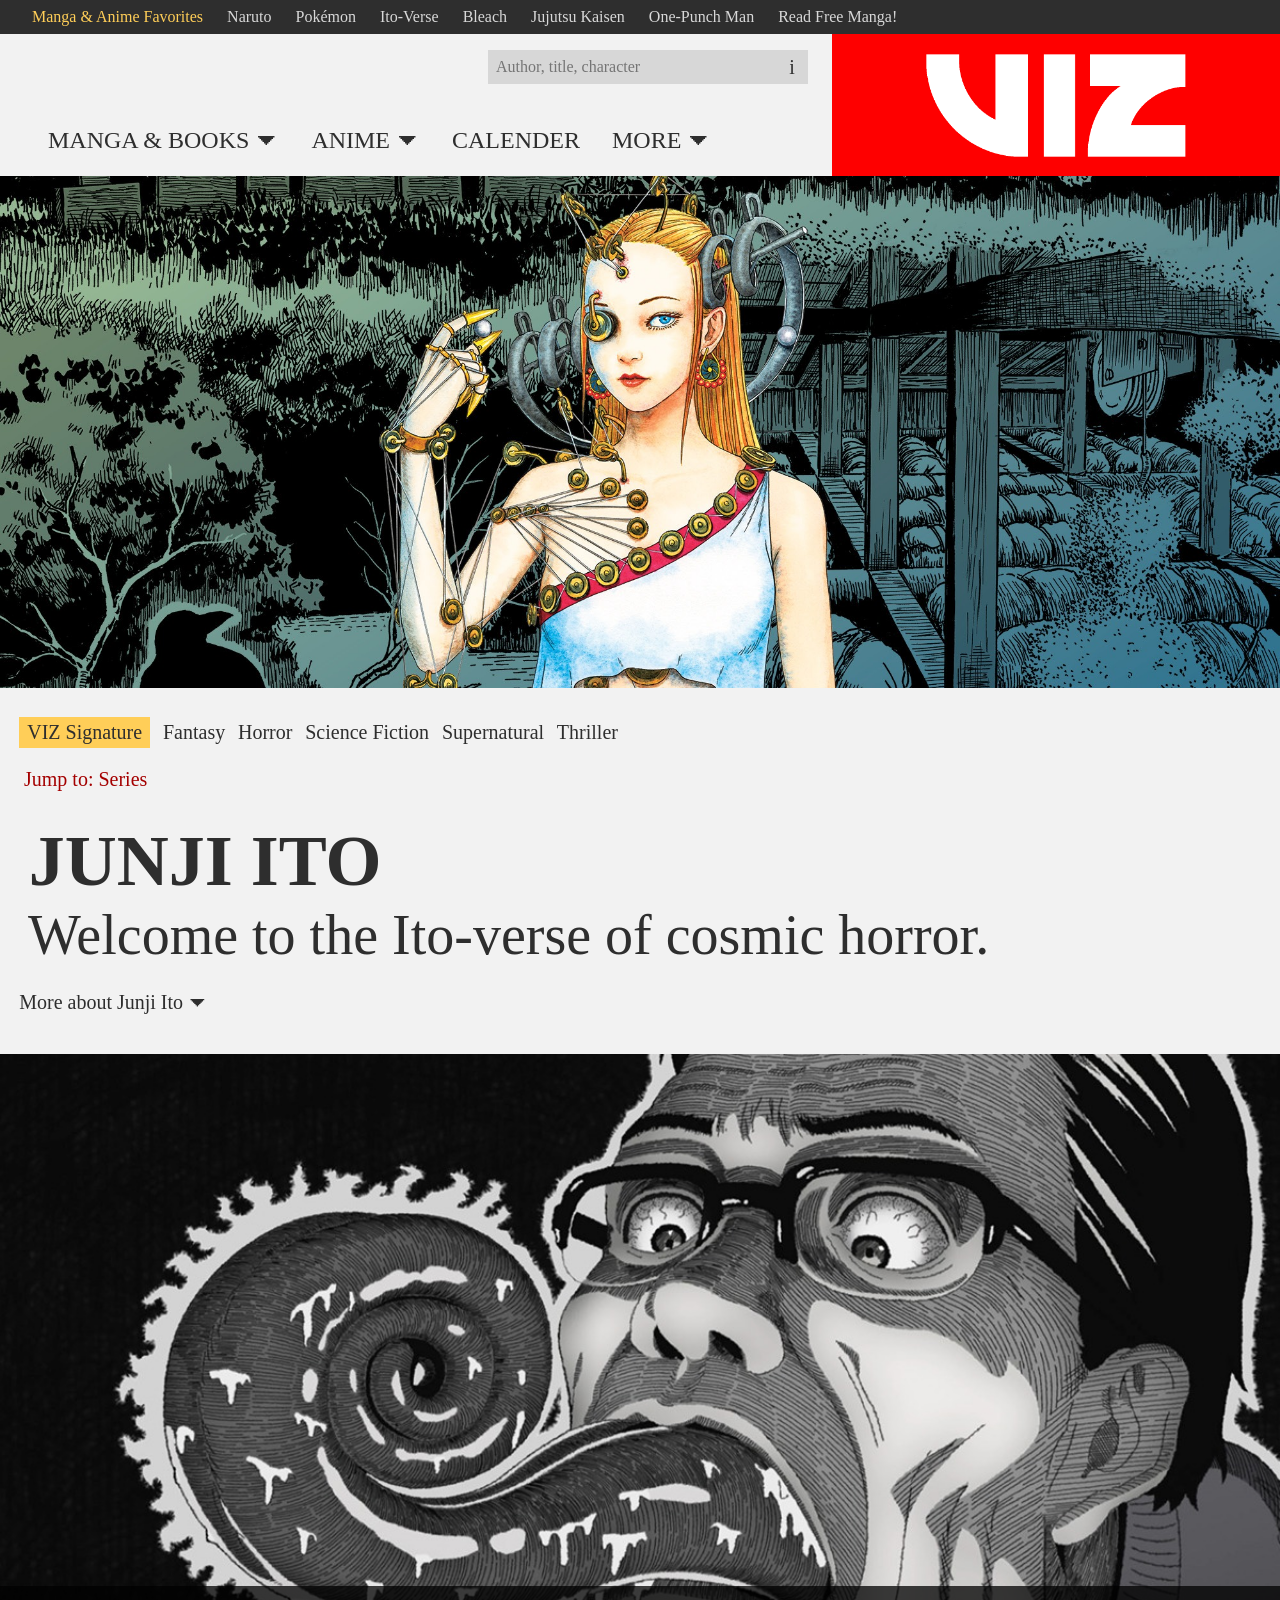
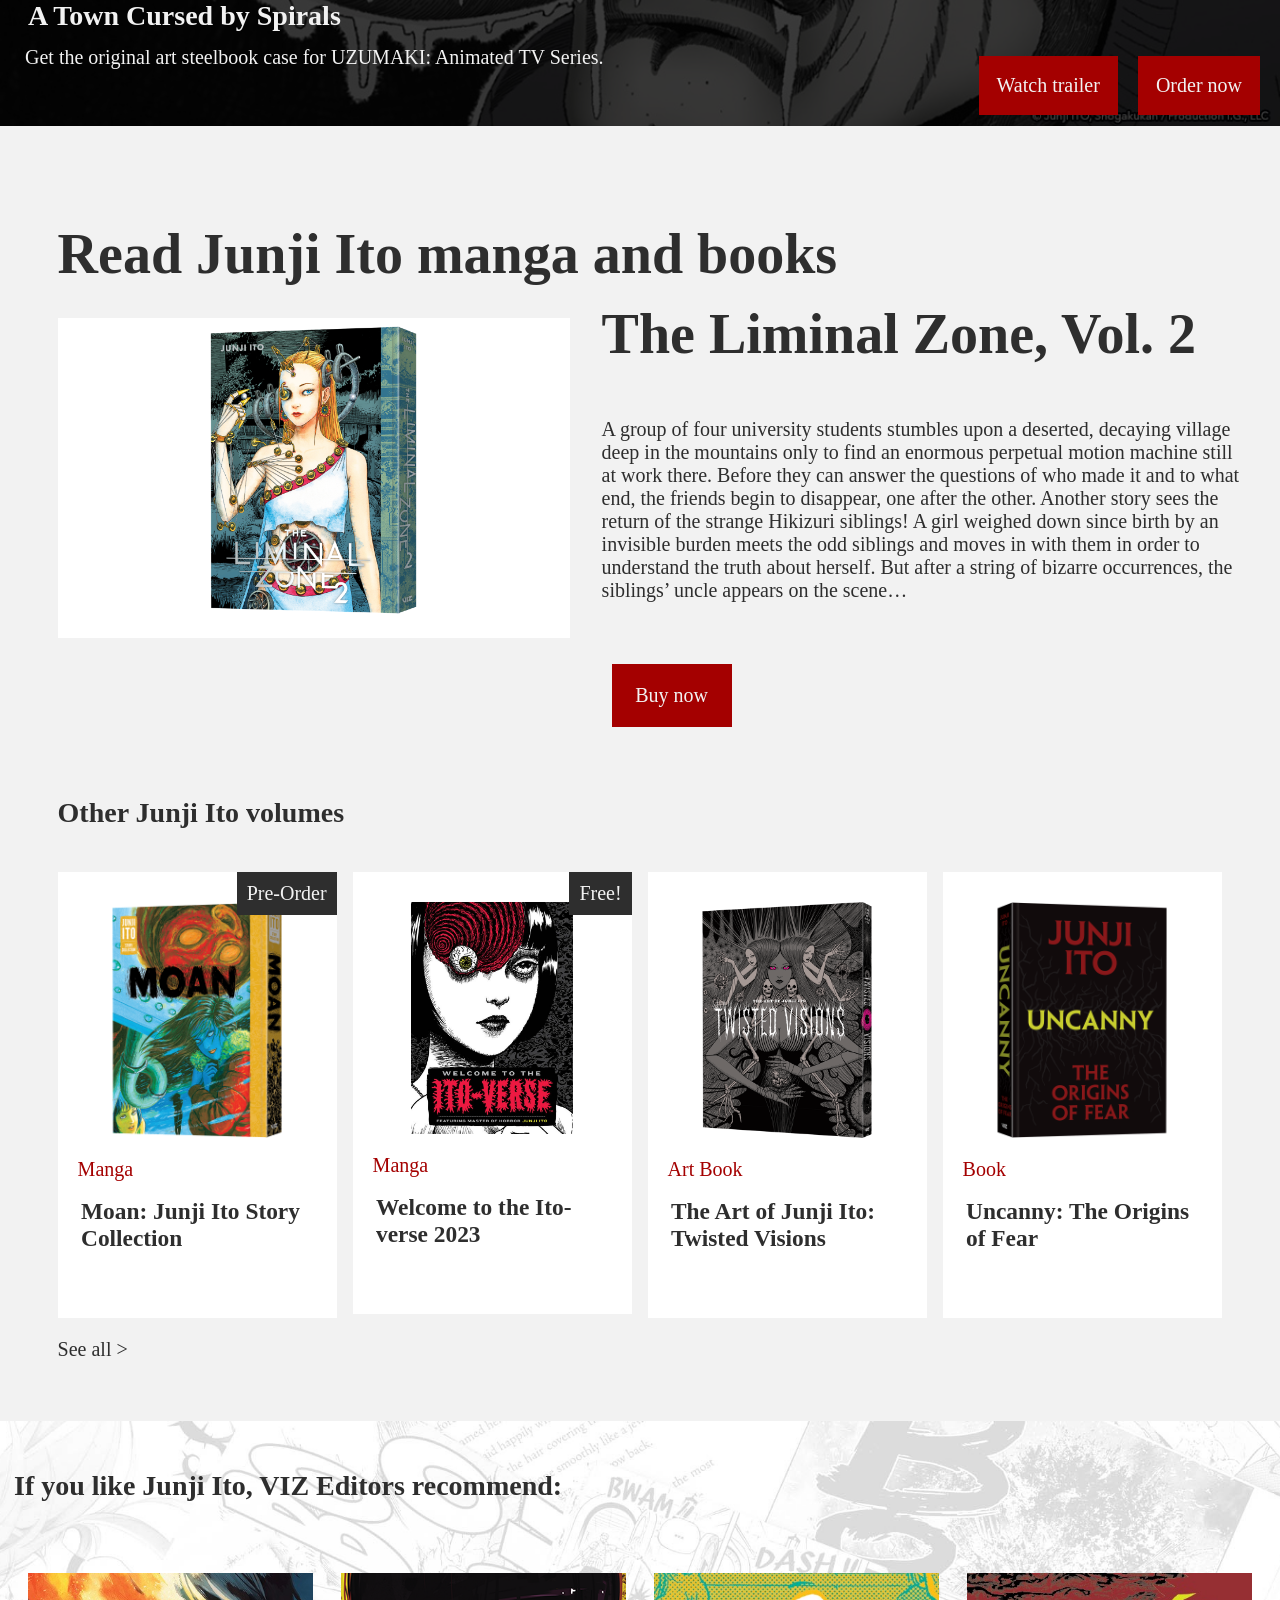
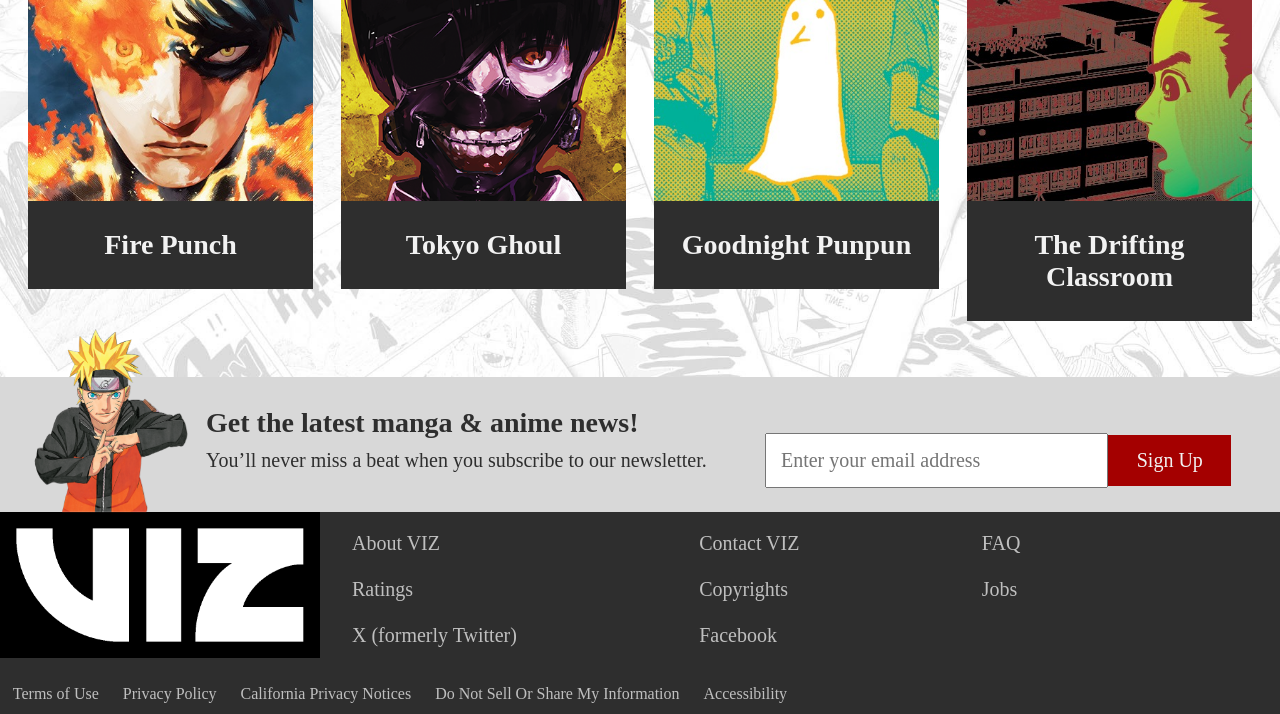
==== commit 6cee284b: "Add files via upload" ====
--- a/index.html
+++ b/index.html
@@ -8,12 +8,14 @@
     <title>VIZ | The Official Website for Junji Ito</title>
 
     <link href="styles/style.css" rel="stylesheet" />
-    <link rel="stylesheet" href="styles/index.css">
-    
+    <link rel="stylesheet" href="styles/index.css" />
+
     <link rel="icon" type="image/svg+xml" href="images/favicon.png" />
   </head>
 
   <body>
+    <a href="#content">Skip to main content</a>
+
     <header>
       <a href="#">
         <h1><img src="images/viz-logo-white.png" alt="Viz" /></h1>
@@ -45,7 +47,7 @@
           </li>
         </ul>
         <form action="">
-          <input type="search" placeholder="Author, title, character"/>
+          <input type="search" placeholder="Author, title, character" />
           <button type="submit" aria-label="search">i</button>
         </form>
         <ul>
@@ -61,12 +63,12 @@
       </nav>
     </header>
 
-    <main>
+    <main id="content">
       <section>
         <h2>Junji Ito</h2>
-		    <img
-        src="images/Header-image.jpg"
-        alt="an illustration of a woman covered with wires and gold criles from the manga cover of The Liminal Zone vol 2"
+        <img
+          src="images/Header-image.jpg"
+          alt="an illustration of a woman covered with wires and gold criles from the manga cover of The Liminal Zone vol 2"
         />
         <ul>
           <li>
@@ -94,23 +96,23 @@
           <summary>Junji Ito</summary>
           <section>
             <p>
-            Junji Ito seamlessly weaves the unknowable into cosmic horrors that
-            exceed the boundaries of manga. His works subvert the genre by
-            bending, twisting, and blending it far beyond the familiar,
-            resulting in the greatest chilling, thrilling, and grotesquely
-            horrific storytelling of our time. Welcome to the Ito-verse.
+              Junji Ito seamlessly weaves the unknowable into cosmic horrors
+              that exceed the boundaries of manga. His works subvert the genre
+              by bending, twisting, and blending it far beyond the familiar,
+              resulting in the greatest chilling, thrilling, and grotesquely
+              horrific storytelling of our time. Welcome to the Ito-verse.
             </p>
             <p>
               Four-time Eisner Award-winning creator
-              <a href="#">Junji Ito</a> made his professional manga debut in 1987,
-              and since then has gone on to be recognized as one of the greatest
-              contemporary artists working in the horror genre. His titles include
-              Tomie and Uzumaki, which have been adapted into live-action films;
-              Gyo, which was adapted into an animated film; and his books Black
-              Paradox, Deserter, Fragments of Horror, Frankenstein, Lovesickness,
-              No Longer Human, Remina, Sensor, Shiver, Smashed, The Liminal Zone,
-              and Venus in the Blind Spot, all of which are available from VIZ
-              Media.
+              <a href="#">Junji Ito</a> made his professional manga debut in
+              1987, and since then has gone on to be recognized as one of the
+              greatest contemporary artists working in the horror genre. His
+              titles include Tomie and Uzumaki, which have been adapted into
+              live-action films; Gyo, which was adapted into an animated film;
+              and his books Black Paradox, Deserter, Fragments of Horror,
+              Frankenstein, Lovesickness, No Longer Human, Remina, Sensor,
+              Shiver, Smashed, The Liminal Zone, and Venus in the Blind Spot,
+              all of which are available from VIZ Media.
             </p>
           </section>
         </details>
@@ -127,10 +129,9 @@
               src="images/carousel-image-uzumaki.jpg"
               alt="an illustration of a man sticking his tongue out in a perfect spiral"
             />
-            <!-- section of article? -->
             <section>
-              <button>Watch trailer</button>
-              <a href="#">Order now</a>
+              <button aria-label="Watch Uzumaki trailer">Watch trailer</button>
+              <a aria-label="Order Uzumaki now" href="#">Order now</a>
             </section>
           </li>
           <li>
@@ -144,8 +145,18 @@
               alt="an illustration of a woman covered with wires and gold criles from the manga cover of The Liminal Zone vol 2"
             />
             <section>
-              <button>Watch trailer</button>
-              <a href="#">Read preview</a>
+              <button
+                aria-label="Watch The Liminal
+                Zone, Volume 2 trailer"
+              >
+                Watch trailer
+              </button>
+              <a
+                aria-label="Read preview of The Liminal
+                Zone, Volume 2"
+                href="#"
+                >Read preview</a
+              >
             </section>
           </li>
           <li>
@@ -156,8 +167,8 @@
               alt="an illustration of a woman colored in red looking troubled into the camera"
             />
             <section>
-              <button>Watch trailer</button>
-              <a href="#">Learn more</a>
+              <button aria-label="Watch Tomie trailer">Watch trailer</button>
+              <a aria-label="learn more about Tomie" href="#">Learn more</a>
             </section>
           </li>
           <li>
@@ -171,8 +182,8 @@
               alt="an illustration where on one side a man is upside down and on the other side a woman, with spirals of different sizes behind them"
             />
             <section>
-              <button>Watch trailer</button>
-              <a href="#">Order now</a>
+              <button aria-label="Watch Uzumaki trailer">Watch trailer</button>
+              <a aria-label="Order Uzumaki now" href="#">Order now</a>
             </section>
           </li>
           <li>
@@ -186,39 +197,46 @@
               alt="an illustration of a boy grinning with nails between his teeth, holding a doll in his right hand and a hammer in his left hand"
             />
             <section>
-              <button>Watch trailer</button>
-              <a href="#">Read preview</a>
+              <button aria-label="Watch Soichi trailer">Watch trailer</button>
+              <a aria-label="Read preview about Soichi" href="#"
+                >Read preview</a
+              >
             </section>
           </li>
         </ul>
       </section>
       <section>
         <h2>Read Junji Ito manga and books</h2>
-        <h3>The Liminal Zone, Vol. 2</h3>
-        <p>
-          A group of four university students stumbles upon a deserted, decaying
-          village deep in the mountains only to find an enormous perpetual
-          motion machine still at work there. Before they can answer the
-          questions of who made it and to what end, the friends begin to
-          disappear, one after the other. Another story sees the return of the
-          strange Hikizuri siblings! A girl weighed down since birth by an
-          invisible burden meets the odd siblings and moves in with them in
-          order to understand the truth about herself. But after a string of
-          bizarre occurrences, the siblings’ uncle appears on the scene…
-        </p>
-        <a href="#">
-         <img
-            src="images/mangacover-image-theliminalzonevol2.png"
-            alt="a manga cover of an illustrated woman covered with wires and gold criles"
-          />
-        </a>
-        <a href="#">Buy now</a>
-
-        <h2>Other Junji Ito volumes</h4>
-        <ul>
-          <li>
-            <a href="">
-              <h4>Moan: Junji Ito Story Collection</h4>
+        <section>
+          <h3>The Liminal Zone, Vol. 2</h3>
+          <p>
+            A group of four university students stumbles upon a deserted,
+            decaying village deep in the mountains only to find an enormous
+            perpetual motion machine still at work there. Before they can answer
+            the questions of who made it and to what end, the friends begin to
+            disappear, one after the other. Another story sees the return of the
+            strange Hikizuri siblings! A girl weighed down since birth by an
+            invisible burden meets the odd siblings and moves in with them in
+            order to understand the truth about herself. But after a string of
+            bizarre occurrences, the siblings’ uncle appears on the scene…
+          </p>
+          <a aria-label="More info about The Liminal zone volume 2" href="#">
+            <img
+              src="images/mangacover-image-theliminalzonevol2.png"
+              alt="a manga cover of an illustrated woman covered with wires and gold criles"
+            />
+          </a>
+          <a aria-label="Buy The Liminal zone volume 2 now" href="#">Buy now</a>
+        </section>
+
+        <h2>Other Junji Ito volumes</h2>
+        <ul>
+          <li>
+            <a
+              aria-label="Moan: Junji Ito Story Collection - Preorder manga"
+              href=""
+            >
+              <h3>Moan: Junji Ito Story Collection</h3>
               <p>Manga</p>
               <p>Pre-Order</p>
               <img
@@ -228,8 +246,8 @@
             </a>
           </li>
           <li>
-            <a href="#">
-              <h4>Welcome to the Ito-verse 2023</h4>
+            <a aria-label="Welcome to the Ito-verse 2023 - Free manga" href="#">
+              <h3>Welcome to the Ito-verse 2023</h3>
               <p>Manga</p>
               <p>Free!</p>
               <img
@@ -239,8 +257,11 @@
             </a>
           </li>
           <li>
-            <a href="#">
-              <h4>The Art of Junji Ito: Twisted Visions</h4>
+            <a
+              aria-label="The Art of Junji Ito: Twisted Visions - Artbook"
+              href="#"
+            >
+              <h3>The Art of Junji Ito: Twisted Visions</h3>
               <p>Art Book</p>
               <img
                 src="images/mangacover-image-twistedvisions.png"
@@ -249,8 +270,8 @@
             </a>
           </li>
           <li>
-            <a href="#">
-              <h4>Uncanny: The Origins of Fear</h4>
+            <a aria-label="Uncanny: The Origins of Fear - Book" href="#">
+              <h3>Uncanny: The Origins of Fear</h3>
               <p>Book</p>
               <img
                 src="images/mangacover-image-uncanny.png"
@@ -259,117 +280,122 @@
             </a>
           </li>
         </ul>
-        <a href="#">See all ></a>
+        <a aria-label="Click here for more Junji ito volumes" href="#"
+          >See all ></a
+        >
       </section>
       <section>
         <h2>If you like Junji Ito, VIZ Editors recommend:</h2>
         <ul>
           <li>
-            <a href="#">
+            <a aria-label="Fire Punch" href="#">
               <h3>Fire Punch</h3>
               <img
-              src="images/image-firepunch.jpg"
-              alt="an illustration of a man menacingly looking forward with the leftside of his face and body covered in fire"
-              />
-            </a>  
-          </li>
-          <li>
-            <a href="second.html">
+                src="images/image-firepunch.jpg"
+                alt="an illustration of a man menacingly looking forward with the leftside of his face and body covered in fire"
+              />
+            </a>
+          </li>
+          <li>
+            <a aria-label="Tokyo Ghoul" href="second.html">
               <h3>Tokyo Ghoul</h3>
               <img
-              src="images/image-tokyoghoul.png"
-              alt="an illustration of a boy with his face covered by a mask except his right eye"
-              />
-            </a>
-          </li>
-          <li>
-            <a href="#">
+                src="images/image-tokyoghoul.png"
+                alt="an illustration of a boy with his face covered by a mask except his right eye"
+              />
+            </a>
+          </li>
+          <li>
+            <a aria-label="Goodnight Punpun" href="#">
               <h3>Goodnight Punpun</h3>
               <img
-              src="images/image-goodnightpunpun.jpg"
-              alt="an illustration of a ghost like figure sitting on a bench with people sitting next to him"
-              />
-            </a>
-          </li>
-          <li>
-            <a href="#">
+                src="images/image-goodnightpunpun.jpg"
+                alt="an illustration of a ghost like figure sitting on a bench with people sitting next to him"
+              />
+            </a>
+          </li>
+          <li>
+            <a aria-label="The Drifting Classroom" href="#">
               <h3>The Drifting Classroom</h3>
               <img
-              src="images/image-thedriftingclassroom.jpg"
-              alt="an illustration of a boy on the right side looking shocked as he looks to his left at a school building"
-              />
-            </a>
-          </li>
-        </ul>
-        
+                src="images/image-thedriftingclassroom.jpg"
+                alt="an illustration of a boy on the right side looking shocked as he looks to his left at a school building"
+              />
+            </a>
+          </li>
+        </ul>
+
         <!-- heb dit van de presentatie op dlo -->
-        <picture><source media="(prefers-color-scheme:dark)" srcset="images/background-image-black.jpg" > 
-         <img 
-          aria-hidden="true"
-          src="images/background-image.jpg"
-          alt="A collage of black and white manga pages"
+        <picture aria-hidden="true"
+          ><source
+            media="(prefers-color-scheme:dark)"
+            srcset="images/background-image-black.jpg"
           />
-        </picture> 
+          <img aria-hidden="true" src="images/background-image.jpg" alt="" />
+        </picture>
       </section>
     </main>
 
     <footer>
-		<section>
-			<h2>Get the latest manga & anime news!</h2>
-			<p>You’ll never miss a beat when you subscribe to our newsletter.</p>
-      <img src="images/newsletter-image.png" alt="">
-      <form action="">
-			  <input type="email" placeholder="Enter your email address">
-			  <button type="submit">Sign Up</button>
-      </form>
-		</section>
-		<section>
-			<img src="images/viz-logo-white.png" alt="the viz logo that reads viz">
-			<ul>
-				<li>
-					<a href="#">About VIZ</a>
-				</li>
-				<li>
-					<a href="#">Contact VIZ</a>
-				</li>
-				<li>
-					<a href="#">FAQ</a>
-				</li>
-				<li>
-					<a href="#">Ratings</a>
-				</li>
-				<li>
-					<a href="#">Copyrights</a>
-				</li>
-				<li>
-					<a href="#">Jobs</a>
-				</li>
-				<li>
-					<a href="#">X (formerly Twitter)</a>
-				</li>
-				<li>
-					<a href="#">Facebook</a>
-				</li>
-			</ul>
-			<ul>
-				<li>
-					<a href="#">Terms of Use</a>
-				</li>
-				<li>
-					<a href="#">Privacy Policy</a>
-				</li>
-				<li>
-					<a href="#">California Privacy Notices</a>
-				</li>
-				<li>
-					<a href="#">Do Not Sell Or Share My Information</a>
-				</li>
-				<li>
-					<a href="#">Accessibility</a>
-				</li>
-			</ul>
-		</section>
-	</footer>
+      <section>
+        <h2>Get the latest manga & anime news!</h2>
+        <p>You’ll never miss a beat when you subscribe to our newsletter.</p>
+        <img src="images/newsletter-image.png" alt="" />
+        <form action="">
+          <input type="email" placeholder="Enter your email address" />
+          <button type="submit">Sign Up</button>
+        </form>
+      </section>
+      <section>
+        <img
+          src="images/viz-logo-white.png"
+          alt="the viz logo that reads viz"
+        />
+        <ul>
+          <li>
+            <a href="#">About VIZ</a>
+          </li>
+          <li>
+            <a href="#">Contact VIZ</a>
+          </li>
+          <li>
+            <a href="#">FAQ</a>
+          </li>
+          <li>
+            <a href="#">Ratings</a>
+          </li>
+          <li>
+            <a href="#">Copyrights</a>
+          </li>
+          <li>
+            <a href="#">Jobs</a>
+          </li>
+          <li>
+            <a href="#">X (formerly Twitter)</a>
+          </li>
+          <li>
+            <a href="#">Facebook</a>
+          </li>
+        </ul>
+        <ul>
+          <li>
+            <a href="#">Terms of Use</a>
+          </li>
+          <li>
+            <a href="#">Privacy Policy</a>
+          </li>
+          <li>
+            <a href="#">California Privacy Notices</a>
+          </li>
+          <li>
+            <a href="#">Do Not Sell Or Share My Information</a>
+          </li>
+          <li>
+            <a href="#">Accessibility</a>
+          </li>
+        </ul>
+      </section>
+    </footer>
 
     <script defer src="scripts/script.js"></script>
   </body>
--- a/styles/style.css
+++ b/styles/style.css
@@ -96,6 +96,33 @@
 }
 
 /****************/
+/*   SKIP LINK  */
+/****************/
+
+/* bron: https://youtu.be/287mLmuamoM?si=J-uLlU411qr1FlAX en https://www.accessibility.nl/kennis/zo-zet-je-skiplinks-voor-een-optimale-navigatie */
+body > a {
+  position: absolute;
+  top: -5em;
+  left: 0;
+
+  font-family: "Circular-thick";
+  font-size: 1em;
+  background: var(--color-accent3);
+  color: var(--color-text3);
+
+  width: 100vw;
+  text-align: center;
+  padding: 1em 0 1em 0;
+}
+
+body > a:focus,
+body > a:focus-visible {
+  top: 0;
+
+  outline: var(--color-accent2);
+}
+
+/****************/
 /*   GENERAL    */
 /****************/
 
@@ -234,7 +261,8 @@
   line-height: 2em;
 }
 
-nav ul:nth-of-type(1) li:hover {
+nav ul:nth-of-type(1) li:hover,
+nav ul:nth-of-type(1) li:focus {
   text-decoration: underline;
   cursor: pointer;
 }
@@ -274,7 +302,8 @@
   text-decoration: none;
 }
 
-nav ul:nth-of-type(2) li a:hover {
+nav ul:nth-of-type(2) li a:hover,
+nav ul:nth-of-type(2) li a:focus {
   color: var(--color-accent4);
 }
 
@@ -472,7 +501,8 @@
   width: 30%;
 }
 
-footer form button:hover {
+footer form button:hover,
+footer form button:focus {
   background-color: var(--color-accent5);
 }
 
@@ -515,11 +545,73 @@
   font-size: 1.25em;
 }
 
-footer section:nth-of-type(2) li a:hover {
+footer section:nth-of-type(2) li a:hover,
+footer section:nth-of-type(2) li a:focus {
   color: var(--color-text2-footer);
 }
 
 @media (min-width: 63rem) {
+  footer section:nth-of-type(1) {
+    display: grid;
+    grid-template-columns: 13% 43% 42%;
+    grid-template-rows: max-content max-content;
+    gap: 0 1em;
+
+    padding: 2em 2em 0 2em;
+
+    position: relative;
+  }
+
+  footer section:nth-of-type(1) h2 {
+    grid-column-start: 2;
+    grid-column-end: 3;
+    grid-row-start: 1;
+    grid-row-end: 2;
+  }
+
+  footer section:nth-of-type(1) p {
+    grid-column-start: 2;
+    grid-column-end: 3;
+    grid-row-start: 2;
+    grid-row-end: 3;
+
+    margin-bottom: 2em;
+  }
+
+  footer section:nth-of-type(1) img {
+    /* https://developer.mozilla.org/en-US/docs/Web/CSS/Reference/Properties/display */
+    display: inline-block;
+    position: absolute;
+    bottom: 0;
+    width: 100%;
+
+    grid-column-start: 1;
+    grid-column-end: 2;
+    grid-row-start: 1;
+    grid-row-end: -1;
+  }
+
+  footer section:nth-of-type(1) form {
+    grid-column-start: 3;
+    grid-column-end: 4;
+    grid-row-start: 1;
+    grid-row-end: -1;
+    align-items: center;
+
+    padding-left: 1em;
+
+    font-size: 1.25em;
+  }
+
+  footer section:nth-of-type(1) form input {
+    width: 70%;
+  }
+
+  footer section:nth-of-type(1) form button {
+    width: 25%;
+    padding: 0.7em 0.3em 0.7em 0.3em;
+  }
+
   footer section:nth-of-type(2) {
     display: grid;
     grid-template-columns: 20em 1fr;
--- a/styles/index.css
+++ b/styles/index.css
@@ -36,7 +36,8 @@
   transition: 0.3s;
 }
 
-section:nth-of-type(1) li:nth-of-type(1):hover {
+section:nth-of-type(1) li:nth-of-type(1):hover,
+section:nth-of-type(1) li:nth-of-type(1) a:focus {
   background-color: var(--color-accent4);
   text-decoration: underline;
   border-radius: 0.3em;
@@ -80,7 +81,8 @@
   color: var(--color-accent3);
 }
 
-section:nth-of-type(1) p a:hover {
+section:nth-of-type(1) p a:hover,
+section:nth-of-type(1) p a:focus {
   color: var(--color-accent5);
   text-decoration: underline;
 }
@@ -91,7 +93,8 @@
   color: var(--color-text);
 }
 
-section:nth-of-type(1) li a:hover {
+section:nth-of-type(1) li a:hover,
+section:nth-of-type(1) li a:focus {
   text-decoration: underline;
   color: var(--color-accent3);
 }
@@ -115,7 +118,8 @@
   list-style: none;
 }
 
-section details summary:hover {
+section details summary:hover,
+section details summary:focus {
   color: var(--color-accent3);
   text-decoration: underline;
 }
@@ -282,7 +286,9 @@
 }
 
 main section:nth-of-type(2) a:hover,
-main section:nth-of-type(2) button:hover {
+main section:nth-of-type(2) button:hover,
+main section:nth-of-type(2) a:focus,
+main section:nth-of-type(2) button:focus {
   background-color: var(--color-accent5);
 }
 
@@ -301,43 +307,60 @@
   padding: 5em 4.5% 3.75em 4.5%;
 
   display: grid;
-  grid-template-rows: max-content 20em max-content max-content max-content max-content max-content;
+  grid-template-rows: max-content max-content max-content max-content max-content;
+  grid-template-columns: 1fr;
 
   color: var(--color-text);
 }
 
+section:nth-of-type(3) section {
+  grid-row-start: 2;
+  grid-row-end: 3;
+
+  margin-top: 1em;
+
+  display: grid;
+  grid-template-rows: max-content max-content max-content max-content max-content;
+}
+
 section:nth-of-type(3) h2:nth-of-type(1),
-section:nth-of-type(3) h3 {
+section:nth-of-type(3) section h3 {
   font-family: "circular-thick";
   font-size: 1.75em;
 
   margin: 0;
 }
 
-section:nth-of-type(3) > a:nth-of-type(1) {
+section:nth-of-type(2) section h3 {
   grid-row-start: 2;
   grid-row-end: 3;
+}
+
+section:nth-of-type(3) section a:nth-of-type(1) {
+  grid-row-start: 2;
+  grid-row-end: 3;
 
   display: grid;
 
   background-color: var(--color-white);
 
+  padding: 0.5em 0 1.5em 0;
   margin: 1em 0 1em 0;
 }
 
-section:nth-of-type(3) > a img {
+section:nth-of-type(3) section a img {
   justify-self: center;
   align-self: center;
-  width: 11em;
+  width: 45%;
 
   transition: 0.5s;
 }
 
-section:nth-of-type(3) > a img:hover {
-  width: 11.5em;
-}
-
-section:nth-of-type(3) > a:nth-of-type(2) {
+section:nth-of-type(3) section a img:hover {
+  width: 47%;
+}
+
+section:nth-of-type(3) section a:nth-of-type(2) {
   font-family: "Circular-thick";
   font-size: 1.25em;
   text-decoration: none;
@@ -350,7 +373,8 @@
   margin: 0.5em 0 0 0.5em;
 }
 
-section:nth-of-type(3) a:nth-of-type(2):hover {
+section:nth-of-type(3) section a:nth-of-type(2):hover,
+section:nth-of-type(3) section a:nth-of-type(2):focus {
   background-color: var(--color-accent5);
 }
 
@@ -363,8 +387,8 @@
 }
 
 section:nth-of-type(3) ul {
-  grid-row-start: 7;
-  grid-row-end: 8;
+  grid-row-start: 5;
+  grid-row-end: 6;
 
   padding-right: 1em;
 
@@ -410,7 +434,7 @@
   width: 67%;
 }
 
-section:nth-of-type(3) li a h4 {
+section:nth-of-type(3) li a h3 {
   grid-row-start: 3;
   grid-row-end: 4;
   grid-column-start: 1;
@@ -452,9 +476,13 @@
   font-size: 1.25em;
   text-decoration: none;
   color: var(--color-text);
-}
-
-section:nth-of-type(3) > a:last-of-type:hover {
+
+  grid-row-start: 7;
+  grid-row-end: 8;
+}
+
+section:nth-of-type(3) > a:last-of-type:hover,
+section:nth-of-type(3) > a:last-of-type:focus {
   color: var(--color-accent);
   text-decoration: underline;
 }
@@ -517,7 +545,8 @@
   color: var(--color-background);
 }
 
-section:nth-of-type(4) li a:hover {
+section:nth-of-type(4) li a:hover,
+section:nth-of-type(4) li a:focus {
   background-color: var(--color-accent3);
 }
 
@@ -554,9 +583,121 @@
   }
 
   /****************/
+  /*   SECTION 2  */
+  /****************/
+  main section:nth-of-type(2) ul li {
+    display: grid;
+    grid-template-columns: 1fr max-content;
+    grid-template-rows: max-content 3em 5em;
+  }
+
+  section:nth-of-type(2) ul li h2 {
+    grid-column-start: 1;
+    grid-column-end: -1;
+    grid-row-start: 2;
+    grid-row-end: 3;
+    z-index: 1;
+    align-self: end;
+
+    padding: 0.5em 0 0.5em 1em;
+    margin: 0;
+
+    font-size: 1.75em;
+
+    /* Bron: Chatgpt - prompt "Ik heb een background-color: var(); in een h2 hoe voeg ik een opacity toe zonder de hele h2 te beinvloeden?"*/
+    background-color: color-mix(in srgb, var(--color-logo2) 75%, transparent);
+  }
+
+  section:nth-of-type(2) ul li p {
+    grid-column-start: 1;
+    grid-column-end: 2;
+    grid-row-start: 3;
+    grid-row-end: 4;
+    z-index: 1;
+
+    margin: 0;
+
+    font-size: 1.25em;
+
+    background-color: color-mix(in srgb, var(--color-logo2) 75%, transparent);
+  }
+
+  main > section:nth-of-type(2) ul li section {
+    grid-column-start: 2;
+    grid-column-end: -1;
+    grid-row-start: 3;
+    grid-row-end: 4;
+    z-index: 1;
+
+    padding-right: 1em;
+
+    font-size: 1.25em;
+
+    background-color: color-mix(in srgb, var(--color-logo2) 75%, transparent);
+  }
+
+  section:nth-of-type(2) ul li img {
+    grid-column-start: 1;
+    grid-column-end: -1;
+    grid-row-start: 1;
+    grid-row-end: -1;
+
+    width: 100vw;
+  }
+
+  main section:nth-of-type(2) ul {
+    &::scroll-button(*) {
+      font-size: 3em;
+    }
+  }
+
+  /****************/
   /*   SECTION 3  */
   /****************/
-
+  section:nth-of-type(3) h2:nth-of-type(1) {
+    font-size: 2.45em;
+  }
+
+  section:nth-of-type(3) section {
+    display: grid;
+    grid-template-columns: 40vw 50vw;
+    grid-template-rows: max-content max-content max-content;
+    gap: 0 2em;
+  }
+
+  section:nth-of-type(3) section h3 {
+    grid-column-start: 2;
+    grid-column-end: 3;
+    grid-row-start: 1;
+    grid-row-end: 2;
+
+    font-size: 2.45em;
+  }
+
+  section:nth-of-type(3) section p {
+    grid-column-start: 2;
+    grid-column-end: 3;
+    grid-row-start: 2;
+    grid-row-end: 3;
+
+    font-size: 1.25em;
+  }
+
+  section:nth-of-type(3) section a:first-of-type {
+    grid-column-start: 1;
+    grid-column-end: 2;
+    grid-row-start: 1;
+    grid-row-end: 3;
+  }
+
+  section:nth-of-type(3) section a:last-of-type {
+    grid-column-start: 2;
+    grid-column-end: 3;
+    grid-row-start: 3;
+    grid-row-end: 4;
+  }
+
+  /* Kaartjes */
   section:nth-of-type(3) ul {
     grid-template-columns: 1fr 1fr 1fr 1fr;
 
@@ -606,4 +747,36 @@
   section details section p:last-of-type {
     font-size: 1.25em;
   }
-}
+
+  /****************/
+  /*   SECTION 3  */
+  /****************/
+  section:nth-of-type(3) h2:nth-of-type(1) {
+    font-size: 3.5em;
+  }
+
+  section:nth-of-type(3) section h3 {
+    font-size: 3.5em;
+  }
+
+  section:nth-of-type(3) section p {
+    font-size: 1.75em;
+  }
+
+  section:nth-of-type(3) section a:last-of-type {
+    padding: 1em 0.5em 1em 0.5em;
+  }
+
+  /****************/
+  /*   SECTION 4  */
+  /****************/
+
+  section:nth-of-type(4) ul {
+    font-size: 1.75em;
+    margin: 0;
+  }
+
+  section:nth-of-type(4) a h3 {
+    padding: 0 0.5em 0 0.5em;
+  }
+}
